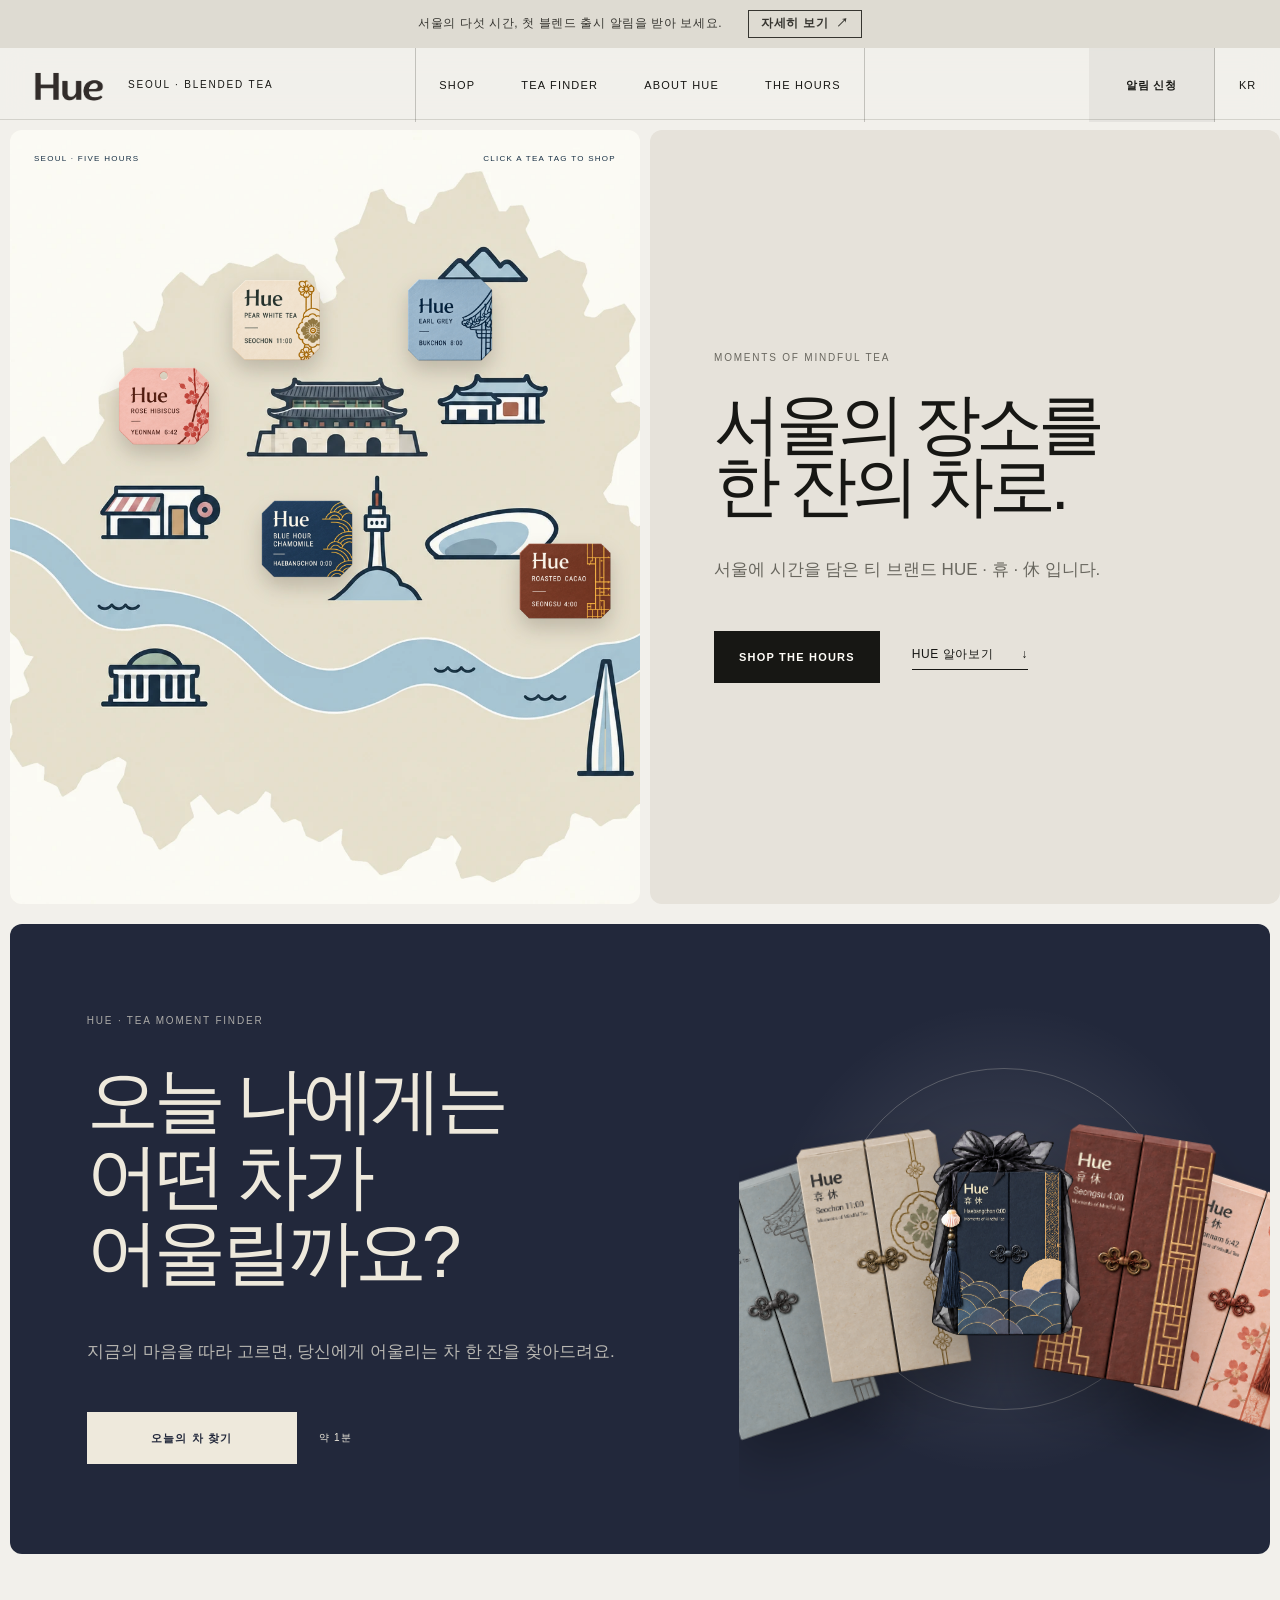
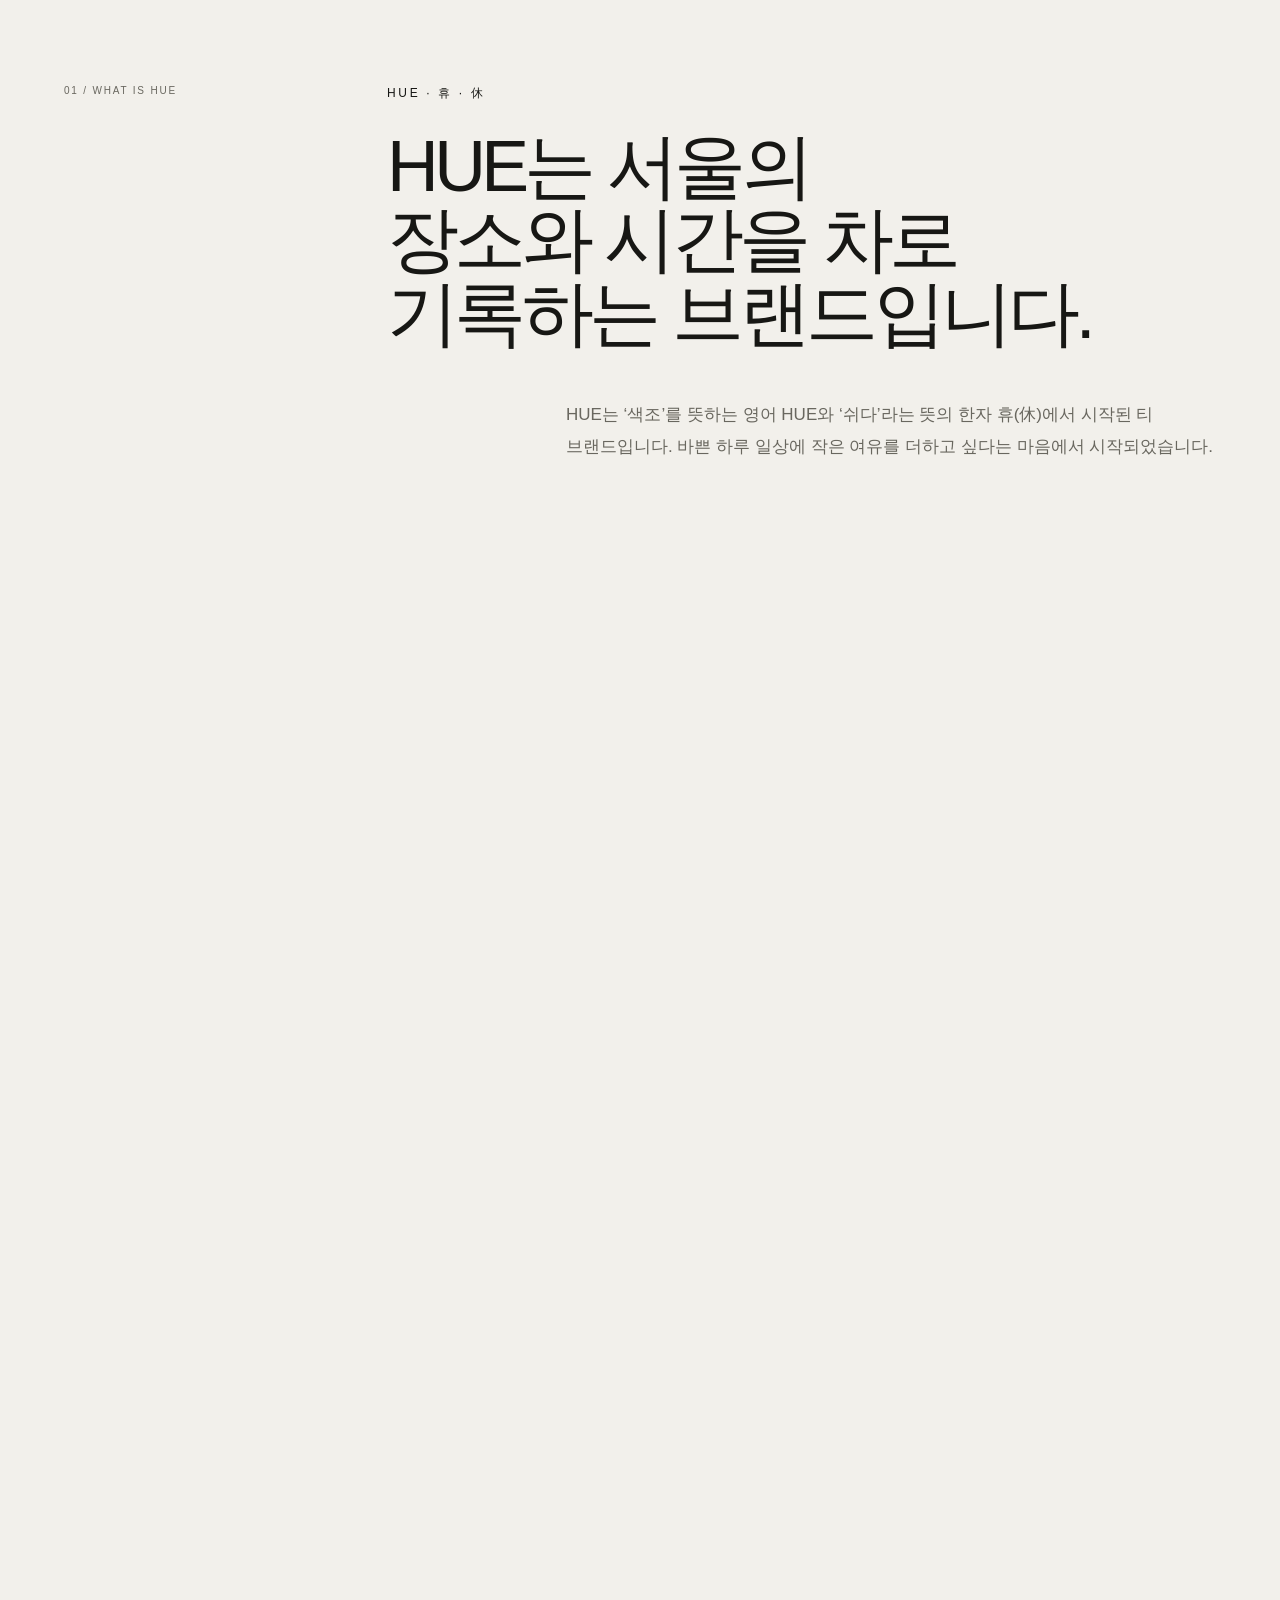
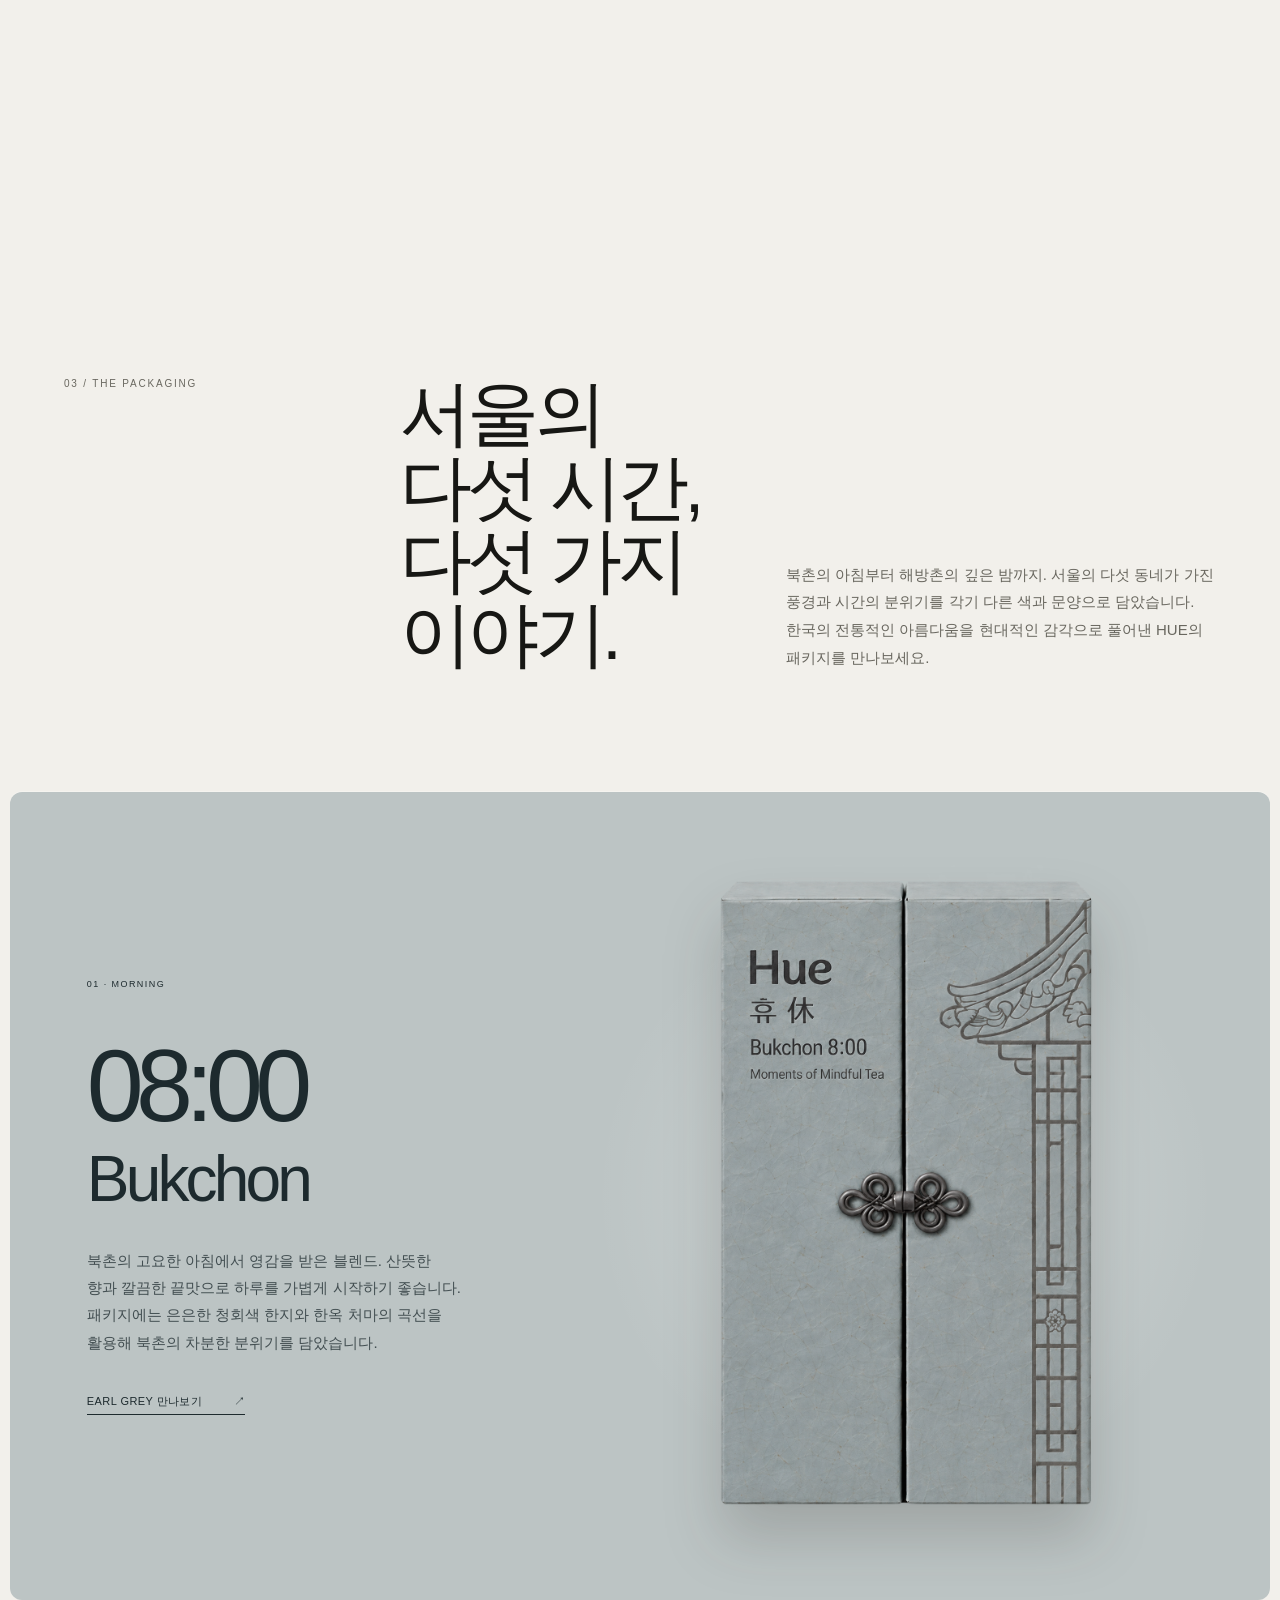
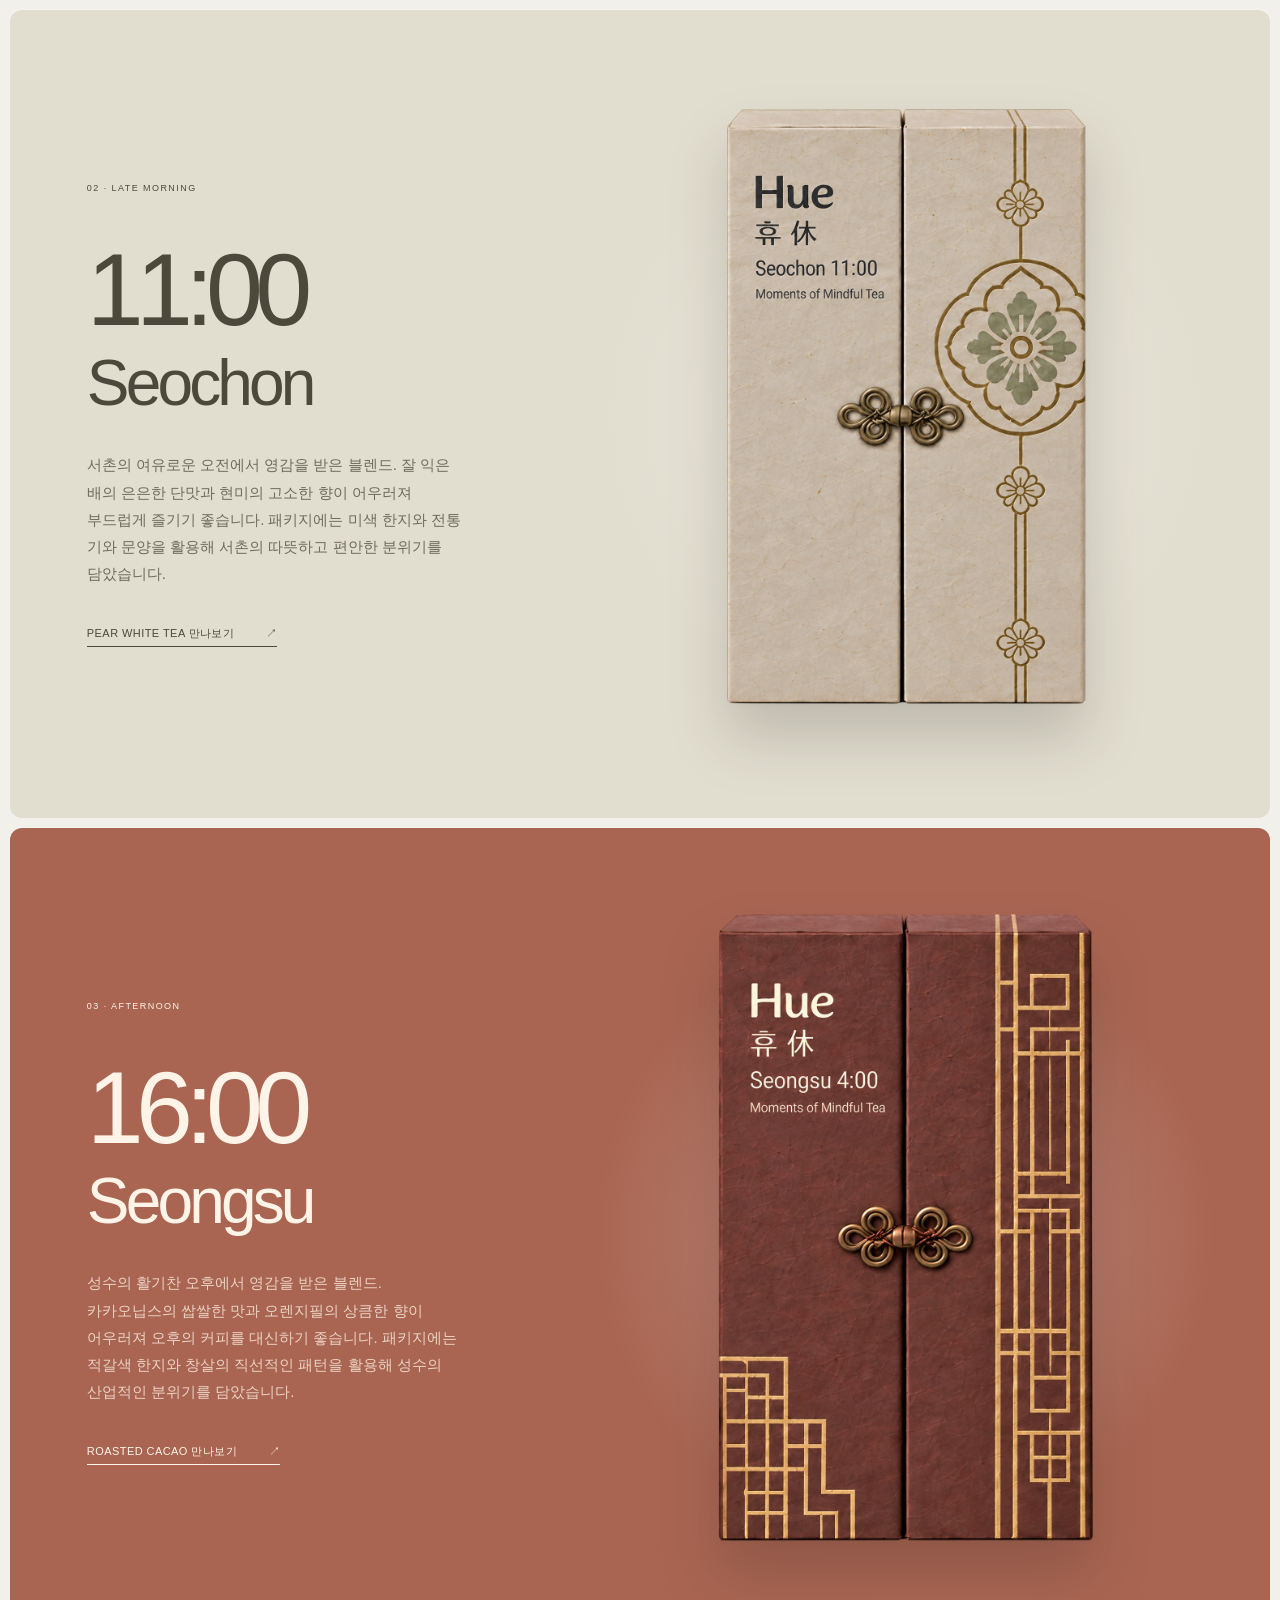
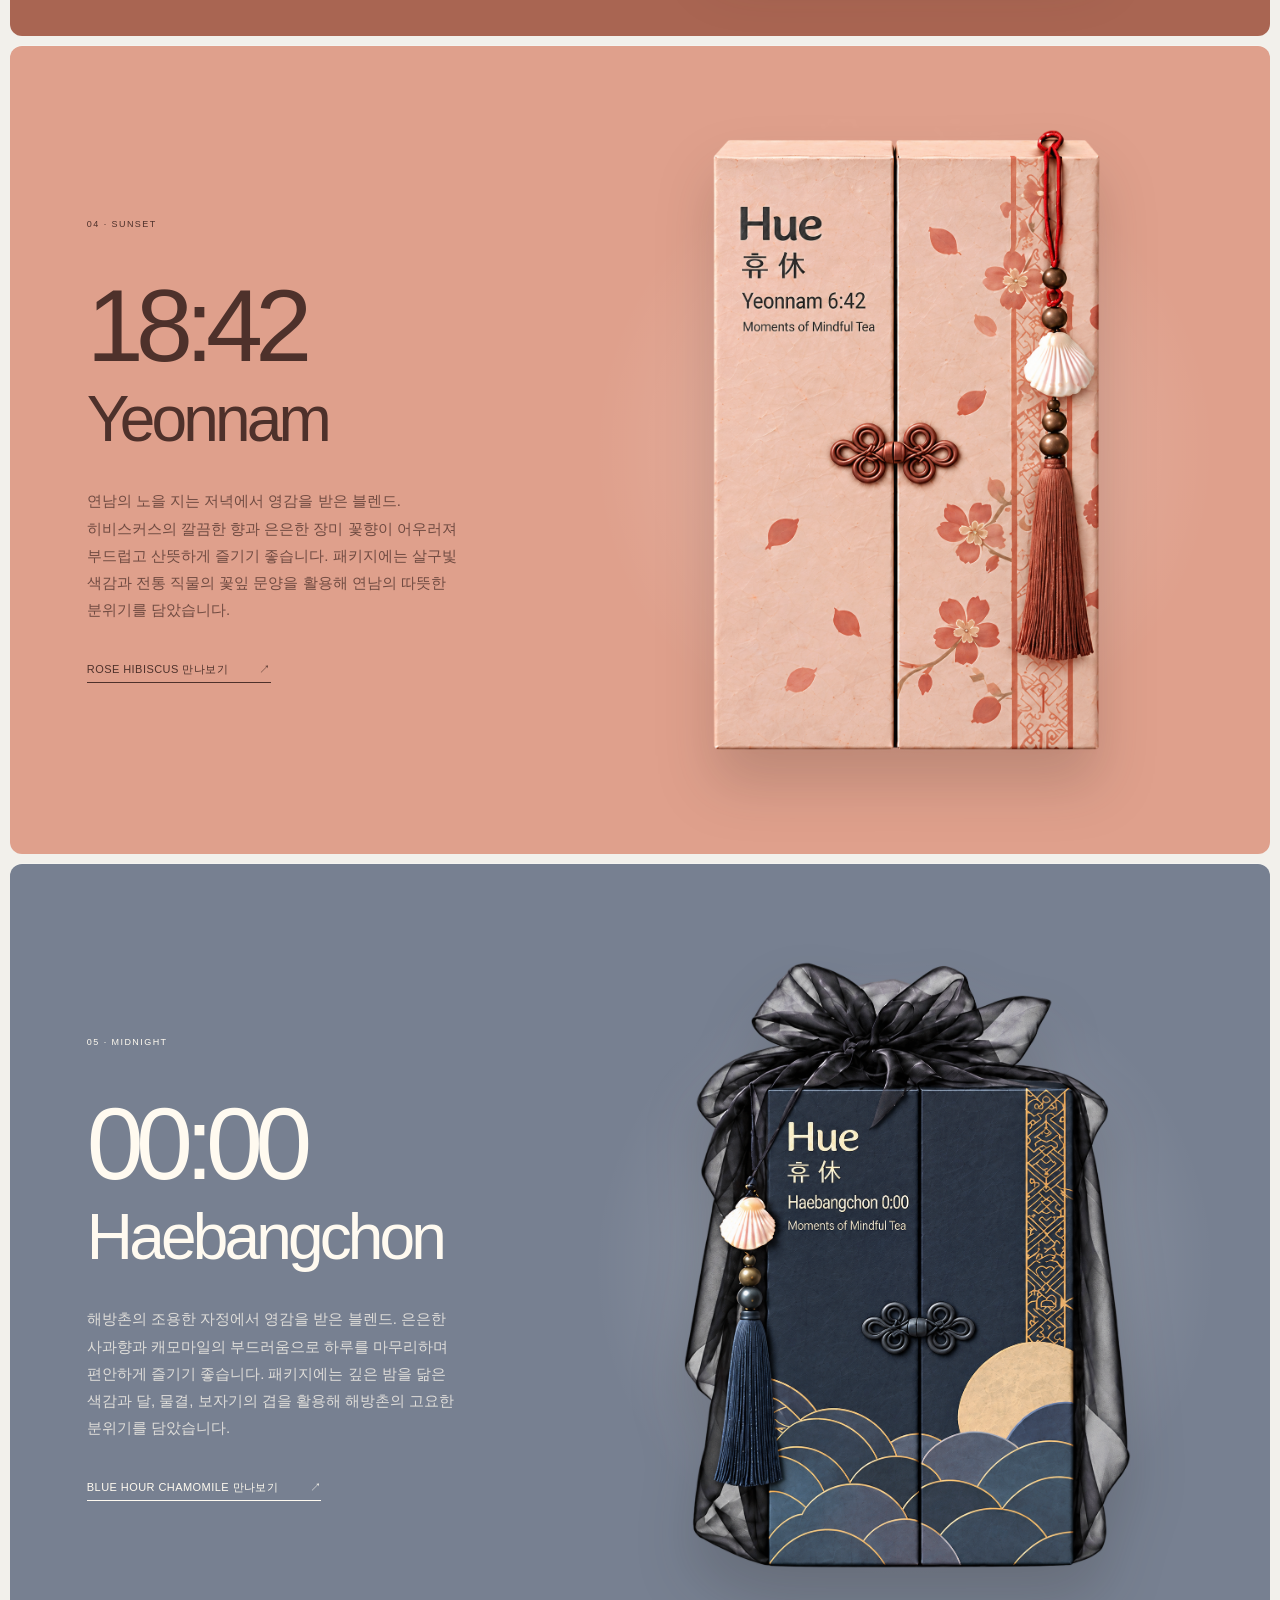
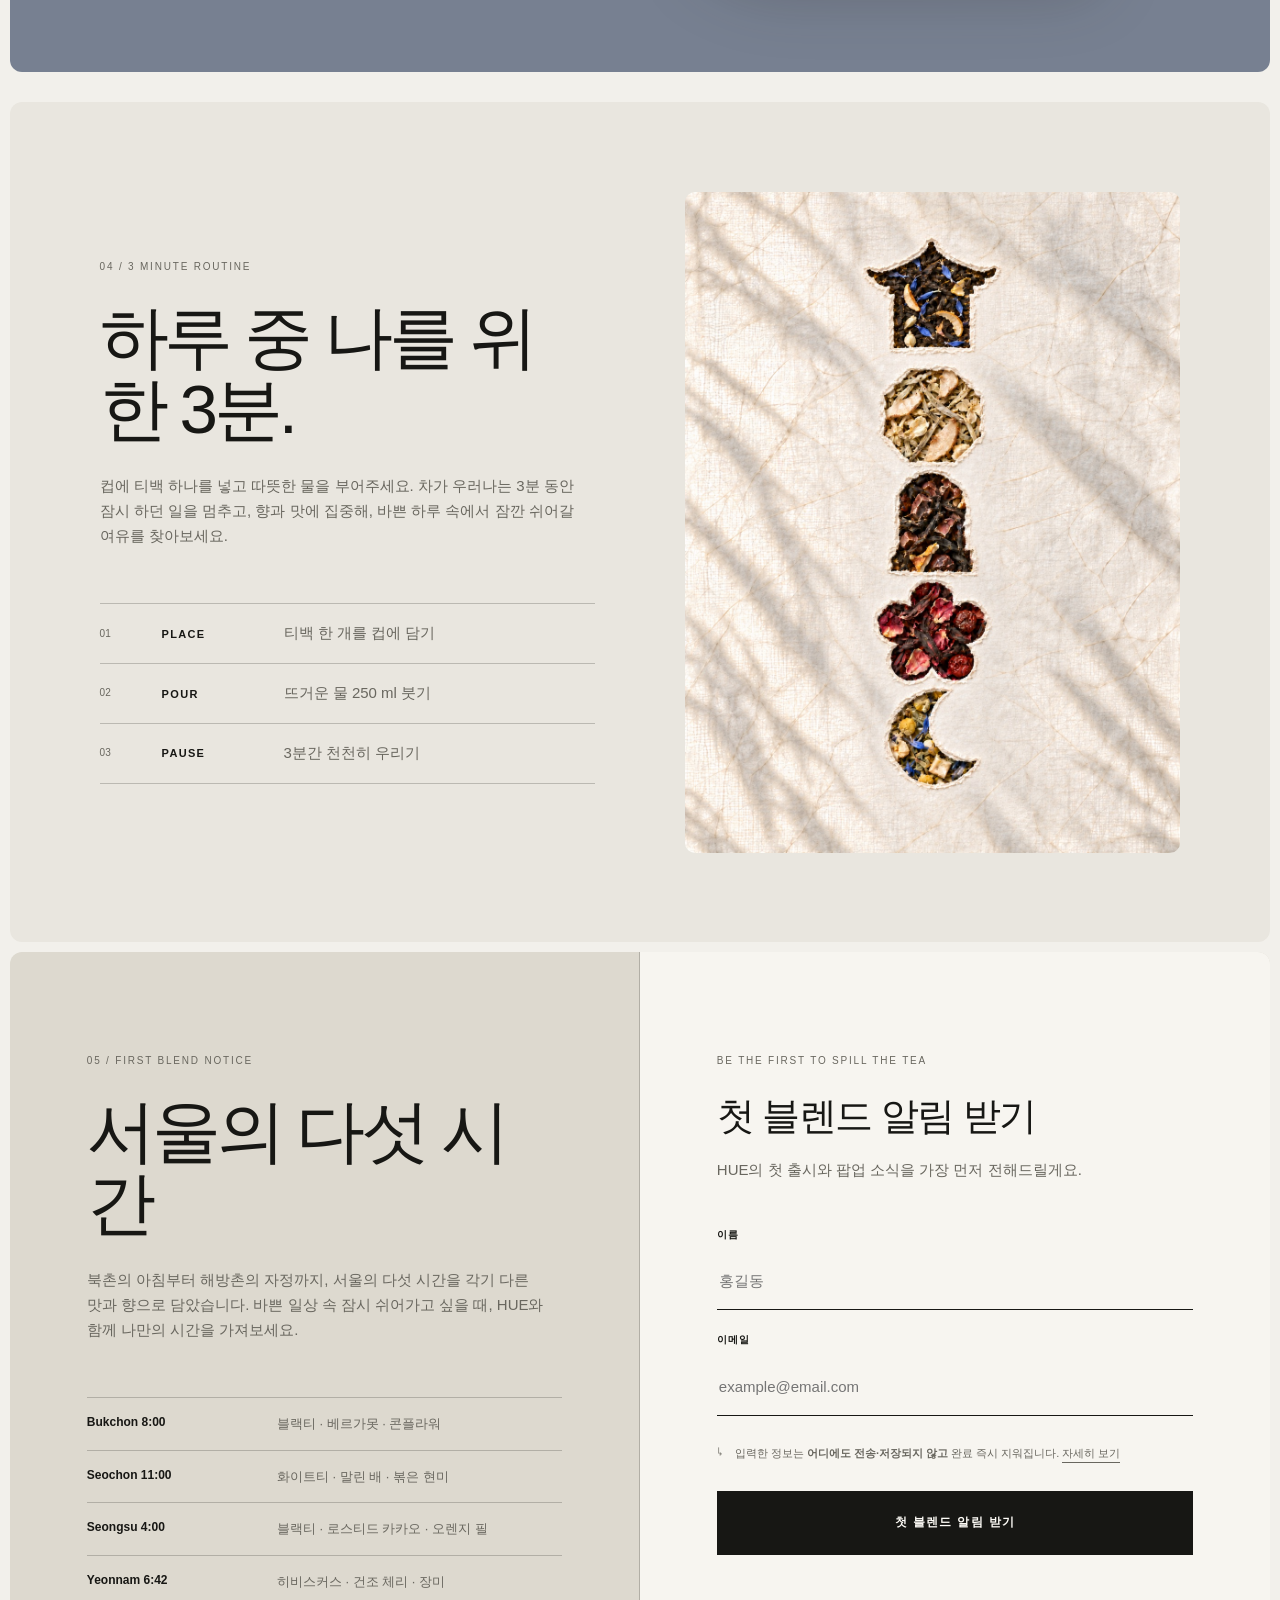
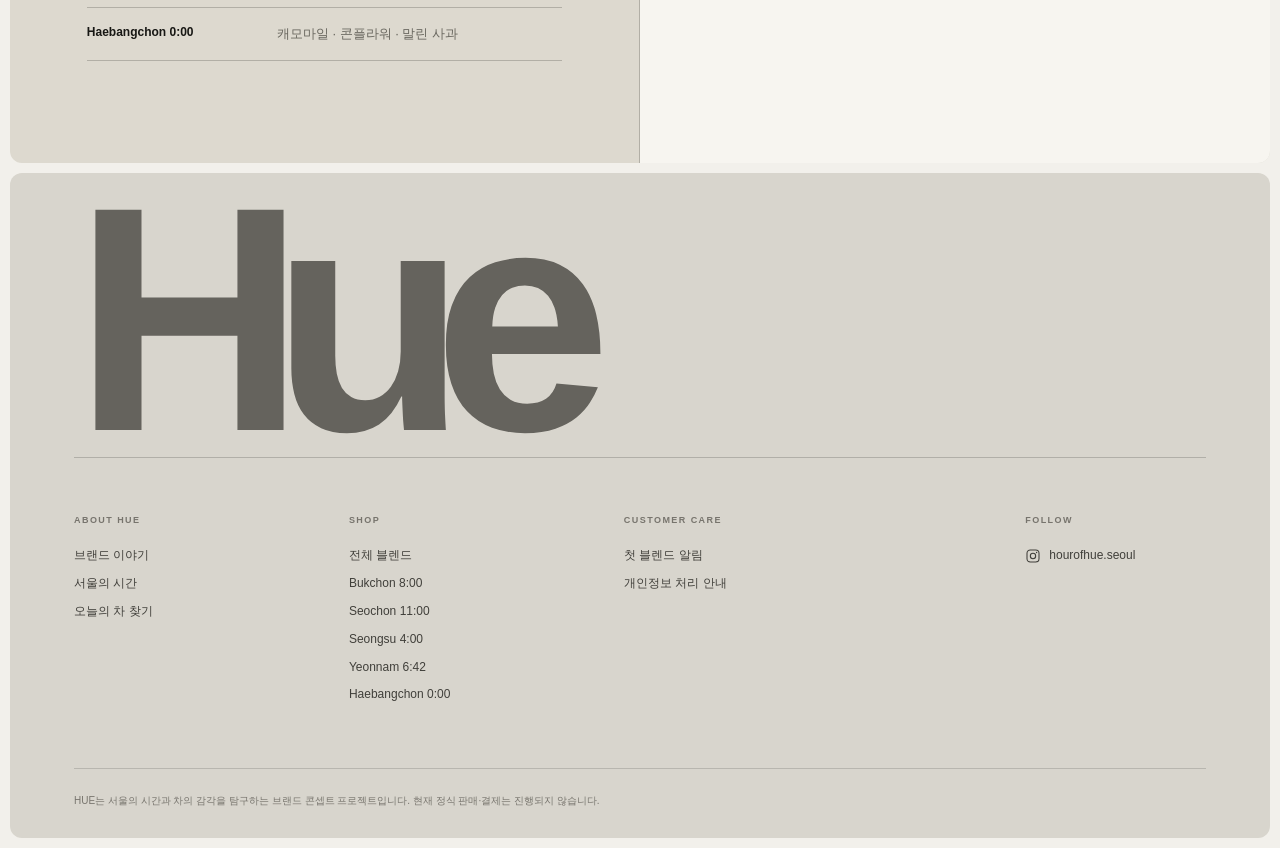
==== index.html @ b33d41ba "Make Seoul map tags interactive" ====
<!doctype html>
<html lang="ko">
<head>
  <meta charset="utf-8">
<!-- Google Tag Manager -->
<script>(function(w,d,s,l,i){w[l]=w[l]||[];w[l].push({'gtm.start':
new Date().getTime(),event:'gtm.js'});var f=d.getElementsByTagName(s)[0],
j=d.createElement(s),dl=l!='dataLayer'?'&l='+l:'';j.async=true;j.src=
'https://www.googletagmanager.com/gtm.js?id='+i+dl;f.parentNode.insertBefore(j,f);
})(window,document,'script','dataLayer','GTM-KGVRGNJ7');</script>
<!-- End Google Tag Manager -->
<!-- Google tag (gtag.js) -->
<script async src="https://www.googletagmanager.com/gtag/js?id=G-9V186XR4K6"></script>
<script>
  window.dataLayer = window.dataLayer || [];
  function gtag(){dataLayer.push(arguments);}
  gtag('js', new Date());
  gtag('config', 'G-9V186XR4K6');
</script>
  <meta name="viewport" content="width=device-width, initial-scale=1">
  <meta name="theme-color" content="#f2f0eb">
  <title>HUE 휴 | 서울의 시간을 우려내다</title>
  <meta name="description" content="서울의 시간과 색을 차로 기록하는 티 브랜드 HUE 휴.">
  <meta property="og:type" content="website">
  <meta property="og:title" content="HUE 휴 | 서울의 시간을 우려내다">
  <meta property="og:description" content="서울의 다섯 동네, 다섯 시간, 다섯 가지 차.">
  <meta property="og:image" content="assets/images/place-bukchon.jpg">
  <link rel="icon" href="assets/images/hue-logo-dark.png">
  <link rel="stylesheet" href="styles.css?v=20261102-map-tags">
  <script src="app.js?v=20261030-media" defer></script>
<!-- Meta Pixel Code -->
<script>
!function(f,b,e,v,n,t,s)
{if(f.fbq)return;n=f.fbq=function(){n.callMethod?
n.callMethod.apply(n,arguments):n.queue.push(arguments)};
if(!f._fbq)f._fbq=n;n.push=n;n.loaded=!0;n.version='2.0';
n.queue=[];t=b.createElement(e);t.async=!0;
t.src=v;s=b.getElementsByTagName(e)[0];
s.parentNode.insertBefore(t,s)}(window, document,'script',
'https://connect.facebook.net/en_US/fbevents.js');
fbq('init', '1820017669028338');
fbq('track', 'PageView');
</script>
  <script src="analytics.js?v=20261029-events" defer></script>
</head>
<body class="home-page">
<!-- Google Tag Manager (noscript) -->
<noscript><iframe src="https://www.googletagmanager.com/ns.html?id=GTM-KGVRGNJ7"
height="0" width="0" style="display:none;visibility:hidden"></iframe></noscript>
<!-- End Google Tag Manager (noscript) -->
<noscript><img height="1" width="1" style="display:none"
src="https://www.facebook.com/tr?id=1820017669028338&ev=PageView&noscript=1"
/></noscript>
<!-- End Meta Pixel Code -->

  <a class="skip-link" href="#main">본문으로 바로가기</a>

  <div class="announcement">
    <p>서울의 다섯 시간, 첫 블렌드 출시 알림을 받아 보세요.</p>
    <a href="#apply-form" data-apply-link>자세히 보기 <span aria-hidden="true">↗</span></a>
  </div>

  <header class="site-header" data-header>
    <a class="brand" href="index.html" aria-label="HUE 홈">
      <img src="assets/images/hue-logo-dark.png" alt="HUE">
      <span>SEOUL · BLENDED TEA</span>
    </a>
    <button class="menu-toggle" type="button" aria-expanded="false" aria-controls="site-nav"><span></span><span></span><span class="sr-only">메뉴 열기</span></button>
    <nav class="site-nav" id="site-nav" aria-label="주요 메뉴">
      <a href="shop.html">SHOP</a>
      <a href="tea-finder.html">TEA FINDER</a>
      <a href="#about">ABOUT HUE</a>
      <a href="#collection">THE HOURS</a>
    </nav>
    <div class="header-tools"><a href="#apply-form" data-apply-link>알림 신청</a><span aria-hidden="true">KR</span></div>
  </header>

  <main id="main">
    <section class="brand-hero">
      <div class="brand-hero-map is-illustrated-map reveal" aria-label="서울의 다섯 동네에서 HUE 블렌드를 고르는 지도">
        <div class="map-meta"><span>SEOUL · FIVE HOURS</span><span>CLICK A TEA TAG TO SHOP</span></div>
        <img class="seoul-map" src="assets/images/hue-seoul-map-clean.webp?v=20261102" alt="" aria-hidden="true">

        <div class="map-marker-layer">
          <a class="map-marker marker-yeonnam" href="product.html?blend=yeonnam" data-cursor="SHOP" aria-label="연남 6시 42분 Rose Hibiscus 쇼핑하기">
            <img src="assets/images/tag-yeonnam.png" alt="" aria-hidden="true">
          </a>
          <a class="map-marker marker-seochon" href="product.html?blend=seochon" data-cursor="SHOP" aria-label="서촌 11시 Pear White Tea 쇼핑하기">
            <img src="assets/images/tag-seochon.png" alt="" aria-hidden="true">
          </a>
          <a class="map-marker marker-bukchon" href="product.html?blend=bukchon" data-cursor="SHOP" aria-label="북촌 8시 Earl Grey 쇼핑하기">
            <img src="assets/images/tag-bukchon.png" alt="" aria-hidden="true">
          </a>
          <a class="map-marker marker-seongsu" href="product.html?blend=seongsu" data-cursor="SHOP" aria-label="성수 4시 Roasted Cacao 쇼핑하기">
            <img src="assets/images/tag-seongsu.png" alt="" aria-hidden="true">
          </a>
          <a class="map-marker marker-haebangchon" href="product.html?blend=haebangchon" data-cursor="SHOP" aria-label="해방촌 자정 Blue Hour Chamomile 쇼핑하기">
            <img src="assets/images/tag-haebangchon.png" alt="" aria-hidden="true">
          </a>
        </div>
      </div>
      <div class="brand-hero-copy reveal">
        <p class="eyebrow">MOMENTS OF MINDFUL TEA</p>
        <h1>서울의 장소를 한 잔의 차로.</h1>
        <p>서울에 시간을 담은 티 브랜드 HUE · 휴 · 休 입니다.</p>
        <div class="hero-actions">
          <a class="button button-dark" href="shop.html" data-cursor="SHOP">SHOP THE HOURS</a>
          <a class="text-link" href="#about">HUE 알아보기 <span aria-hidden="true">↓</span></a>
        </div>
      </div>
    </section>

    <section class="finder-callout reveal" aria-labelledby="finder-callout-title">
      <div class="finder-callout-copy">
        <p class="eyebrow">HUE · TEA MOMENT FINDER</p>
        <h2 id="finder-callout-title"><span>오늘 나에게는</span><span>어떤 차가 어울릴까요?</span></h2>
        <p>지금의 마음을 따라 고르면, 당신에게 어울리는 차 한 잔을 찾아드려요.</p>
        <div class="finder-callout-actions">
          <a class="button" href="tea-finder.html" data-cursor="FIND">오늘의 차 찾기</a>
          <span>약 1분</span>
        </div>
      </div>
      <div class="finder-callout-visual" aria-hidden="true">
        <img src="assets/images/pack-bukchon.png" alt="">
        <img src="assets/images/pack-seochon.png" alt="">
        <img src="assets/images/pack-haebangchon.png" alt="">
        <img src="assets/images/pack-seongsu.png" alt="">
        <img src="assets/images/pack-yeonnam.png" alt="">
      </div>
    </section>

    <section class="brand-note section-pad reveal" id="about">
      <p class="section-index">01 / WHAT IS HUE</p>
      <div>
        <p class="brand-note-kicker">HUE · 휴 · 休</p>
        <h2>HUE는 서울의 장소와 시간을 차로 기록하는 브랜드입니다.</h2>
        <p>HUE는 ‘색조’를 뜻하는 영어 HUE와 ‘쉬다’라는 뜻의 한자 휴(休)에서 시작된 티 브랜드입니다. 바쁜 하루 일상에 작은 여유를 더하고 싶다는 마음에서 시작되었습니다.</p>
      </div>
    </section>

    <section class="brand-values">
      <figure class="brand-values-media reveal">
        <img src="assets/images/editorial-hanbok.jpg" alt="겹겹의 한복 원단과 섬세한 꽃 자수">
      </figure>
      <div class="brand-values-copy reveal">
        <p class="section-index">02 / WHAT WE PURSUE</p>
        <h2>서울 속에서 찾는 나다움.</h2>
        <p>전통과 현대가 공존하는 서울에서 영감을 받아, 한국적인 아름다움을 오늘의 일상에 자연스럽게 녹여냅니다.</p>
        <dl class="value-list">
          <div><dt>TIME AS FLAVOR</dt><dd>장소와 시간에 어울리는 블렌드의 맛과 향을 만들었습니다.</dd></div>
          <div><dt>KOREAN MATERIALITY</dt><dd>한국적 요소를 한지의 결, 보자기의 겹, 전통 문양으로 담아 패키징에 현대적인 촉감으로 옮겼습니다.</dd></div>
          <div><dt>MINDFUL UTILITY</dt><dd>단 3분이면 충분한, 반복할 수 있는 나만의 휴식 루틴을 만듭니다</dd></div>
        </dl>
      </div>
    </section>

    <section class="shop-callout reveal" aria-label="HUE 블렌드 쇼핑">
      <div>
        <p class="eyebrow">SHOP BY INGREDIENT</p>
        <h2>원료와 향을 살펴보고, 나에게 어울리는 한 잔을 골라보세요.</h2>
      </div>
      <a class="button button-line" href="shop.html" data-cursor="SHOP">SHOP ALL BLENDS <span>↗</span></a>
    </section>

    <section class="packaging-intro section-pad" id="collection">
      <p class="section-index">03 / THE PACKAGING</p>
      <div>
        <h2>서울의 다섯 시간, 다섯 가지 이야기.</h2>
        <p>북촌의 아침부터 해방촌의 깊은 밤까지. 서울의 다섯 동네가 가진 풍경과 시간의 분위기를 각기 다른 색과 문양으로 담았습니다. 한국의 전통적인 아름다움을 현대적인 감각으로 풀어낸 HUE의 패키지를 만나보세요.</p>
      </div>
    </section>

    <section class="pack-chapters" aria-label="HUE 다섯 패키지">
      <article class="pack-chapter" style="--chapter-bg:#bcc4c4;--chapter-ink:#1d2a2e">
        <div class="pack-chapter-copy reveal">
          <span>01 · MORNING</span>
          <p class="pack-time">08:00</p>
          <h3>Bukchon</h3>
          <p>북촌의 고요한 아침에서 영감을 받은 블렌드. 산뜻한 향과 깔끔한 끝맛으로 하루를 가볍게 시작하기 좋습니다. 패키지에는 은은한 청회색 한지와 한옥 처마의 곡선을 활용해 북촌의 차분한 분위기를 담았습니다.</p>
          <a href="product.html?blend=bukchon" data-cursor="VIEW">EARL GREY 만나보기 <span>↗</span></a>
        </div>
        <a class="pack-chapter-visual" href="product.html?blend=bukchon" data-cursor="VIEW"><img src="assets/images/pack-bukchon.png" alt="HUE Bukchon 8:00 Earl Grey 패키지" loading="eager"></a>
      </article>

      <article class="pack-chapter" style="--chapter-bg:#e1ddcf;--chapter-ink:#4b493b">
        <div class="pack-chapter-copy reveal">
          <span>02 · LATE MORNING</span>
          <p class="pack-time">11:00</p>
          <h3>Seochon</h3>
          <p>서촌의 여유로운 오전에서 영감을 받은 블렌드. 잘 익은 배의 은은한 단맛과 현미의 고소한 향이 어우러져 부드럽게 즐기기 좋습니다. 패키지에는 미색 한지와 전통 기와 문양을 활용해 서촌의 따뜻하고 편안한 분위기를 담았습니다.</p>
          <a href="product.html?blend=seochon" data-cursor="VIEW">PEAR WHITE TEA 만나보기 <span>↗</span></a>
        </div>
        <a class="pack-chapter-visual" href="product.html?blend=seochon" data-cursor="VIEW"><img src="assets/images/pack-seochon.png" alt="HUE Seochon 11:00 Pear White Tea 패키지" loading="lazy"></a>
      </article>

      <article class="pack-chapter" style="--chapter-bg:#a96552;--chapter-ink:#fff4e7">
        <div class="pack-chapter-copy reveal">
          <span>03 · AFTERNOON</span>
          <p class="pack-time">16:00</p>
          <h3>Seongsu</h3>
          <p>성수의 활기찬 오후에서 영감을 받은 블렌드. 카카오닙스의 쌉쌀한 맛과 오렌지필의 상큼한 향이 어우러져 오후의 커피를 대신하기 좋습니다. 패키지에는 적갈색 한지와 창살의 직선적인 패턴을 활용해 성수의 산업적인 분위기를 담았습니다.</p>
          <a href="product.html?blend=seongsu" data-cursor="VIEW">ROASTED CACAO 만나보기 <span>↗</span></a>
        </div>
        <a class="pack-chapter-visual" href="product.html?blend=seongsu" data-cursor="VIEW"><img src="assets/images/pack-seongsu.png" alt="HUE Seongsu 4:00 Roasted Cacao 패키지" loading="lazy"></a>
      </article>

      <article class="pack-chapter" style="--chapter-bg:#dfa08c;--chapter-ink:#4e312b">
        <div class="pack-chapter-copy reveal">
          <span>04 · SUNSET</span>
          <p class="pack-time">18:42</p>
          <h3>Yeonnam</h3>
          <p>연남의 노을 지는 저녁에서 영감을 받은 블렌드. 히비스커스의 깔끔한 향과 은은한 장미 꽃향이 어우러져 부드럽고 산뜻하게 즐기기 좋습니다. 패키지에는 살구빛 색감과 전통 직물의 꽃잎 문양을 활용해 연남의 따뜻한 분위기를 담았습니다.</p>
          <a href="product.html?blend=yeonnam" data-cursor="VIEW">ROSE HIBISCUS 만나보기 <span>↗</span></a>
        </div>
        <a class="pack-chapter-visual" href="product.html?blend=yeonnam" data-cursor="VIEW"><img src="assets/images/pack-yeonnam.png" alt="HUE Yeonnam 6:42 Rose Hibiscus 패키지" loading="lazy"></a>
      </article>

      <article class="pack-chapter" style="--chapter-bg:#778091;--chapter-ink:#fffaf0">
        <div class="pack-chapter-copy reveal">
          <span>05 · MIDNIGHT</span>
          <p class="pack-time">00:00</p>
          <h3>Haebangchon</h3>
          <p>해방촌의 조용한 자정에서 영감을 받은 블렌드. 은은한 사과향과 캐모마일의 부드러움으로 하루를 마무리하며 편안하게 즐기기 좋습니다. 패키지에는 깊은 밤을 닮은 색감과 달, 물결, 보자기의 겹을 활용해 해방촌의 고요한 분위기를 담았습니다.</p>
          <a href="product.html?blend=haebangchon" data-cursor="VIEW">BLUE HOUR CHAMOMILE 만나보기 <span>↗</span></a>
        </div>
        <a class="pack-chapter-visual" href="product.html?blend=haebangchon" data-cursor="VIEW"><img src="assets/images/pack-haebangchon.png" alt="HUE Haebangchon 0:00 Blue Hour Chamomile 패키지" loading="lazy"></a>
      </article>
    </section>

    <section class="ritual ritual-light section-pad" id="ritual">
      <div class="ritual-copy reveal">
        <p class="section-index">04 / 3 MINUTE ROUTINE</p>
        <h2>하루 중 나를 위한 3분.</h2>
        <p>컵에 티백 하나를 넣고 따뜻한 물을 부어주세요. 차가 우러나는 3분 동안 잠시 하던 일을 멈추고, 향과 맛에 집중해, 바쁜 하루 속에서 잠깐 쉬어갈 여유를 찾아보세요.</p>
        <ol class="ritual-steps">
          <li><span>01</span><strong>PLACE</strong><em>티백 한 개를 컵에 담기</em></li>
          <li><span>02</span><strong>POUR</strong><em>뜨거운 물 250 ml 붓기</em></li>
          <li><span>03</span><strong>PAUSE</strong><em>3분간 천천히 우리기</em></li>
        </ol>
      </div>
      <figure class="ritual-image reveal"><img src="assets/images/five-flavors.jpg" alt="다섯 가지 HUE 블렌드의 재료와 티백 모티프" loading="lazy"></figure>
    </section>

    <section class="apply" id="apply" aria-labelledby="apply-title">
      <div class="apply-copy reveal">
        <p class="section-index">05 / FIRST BLEND NOTICE</p>
        <h2 id="apply-title">서울의 다섯 시간</h2>
        <p>북촌의 아침부터 해방촌의 자정까지, 서울의 다섯 시간을 각기 다른 맛과 향으로 담았습니다. 바쁜 일상 속 잠시 쉬어가고 싶을 때, HUE와 함께 나만의 시간을 가져보세요.</p>
        <dl class="blend-list">
          <div><dt>Bukchon 8:00</dt><dd>블랙티 · 베르가못 · 콘플라워</dd></div>
          <div><dt>Seochon 11:00</dt><dd>화이트티 · 말린 배 · 볶은 현미</dd></div>
          <div><dt>Seongsu 4:00</dt><dd>블랙티 · 로스티드 카카오 · 오렌지 필</dd></div>
          <div><dt>Yeonnam 6:42</dt><dd>히비스커스 · 건조 체리 · 장미</dd></div>
          <div><dt>Haebangchon 0:00</dt><dd>캐모마일 · 콘플라워 · 말린 사과</dd></div>
        </dl>
      </div>
      <div class="apply-form-wrap reveal" id="apply-form">
        <p class="eyebrow">BE THE FIRST TO SPILL THE TEA</p>
        <h3>첫 블렌드 알림 받기</h3>
        <p>HUE의 첫 출시와 팝업 소식을 가장 먼저 전해드릴게요.</p>
        <form id="lead-form" action="result.html" method="get" autocomplete="off" novalidate>
          <label class="field"><span>이름</span><input id="f-name" name="name" type="text" required maxlength="20" placeholder="홍길동"></label>
          <label class="field"><span>이메일</span><input id="f-contact" name="email" type="email" required placeholder="example@email.com"></label>
          <div class="safe-note"><span aria-hidden="true">↳</span><p>입력한 정보는 <strong>어디에도 전송·저장되지 않고</strong> 완료 즉시 지워집니다. <button type="button" data-privacy-open>자세히 보기</button></p></div>
          <button class="button button-dark submit" type="submit">첫 블렌드 알림 받기</button>
        </form>
      </div>
    </section>
  </main>

  <footer class="site-footer">
    <div class="footer-wordmark">Hue</div>
    <div class="footer-links">
      <div><strong>ABOUT HUE</strong><a href="#about">브랜드 이야기</a><a href="#collection">서울의 시간</a><a href="tea-finder.html">오늘의 차 찾기</a></div>
      <div><strong>SHOP</strong><a href="shop.html">전체 블렌드</a><a href="product.html?blend=bukchon">Bukchon 8:00</a><a href="product.html?blend=seochon">Seochon 11:00</a><a href="product.html?blend=seongsu">Seongsu 4:00</a><a href="product.html?blend=yeonnam">Yeonnam 6:42</a><a href="product.html?blend=haebangchon">Haebangchon 0:00</a></div>
      <div><strong>CUSTOMER CARE</strong><a href="#apply-form" data-apply-link>첫 블렌드 알림</a><button type="button" data-privacy-open>개인정보 처리 안내</button></div>
      <div><strong>FOLLOW</strong><a class="instagram-link" href="https://www.instagram.com/hourofhue.seoul/" target="_blank" rel="noreferrer" aria-label="HUE Instagram 새 창에서 열기"><svg viewBox="0 0 24 24" aria-hidden="true"><rect x="3" y="3" width="18" height="18" rx="5"/><circle cx="12" cy="12" r="4"/><circle cx="17.4" cy="6.7" r="1" class="is-filled"/></svg><span>hourofhue.seoul</span></a></div>
    </div>
    <p class="footer-note">HUE는 서울의 시간과 차의 감각을 탐구하는 브랜드 콘셉트 프로젝트입니다. 현재 정식 판매·결제는 진행되지 않습니다.</p>
  </footer>

  <div class="modal" id="privacy-modal" role="dialog" aria-modal="true" aria-labelledby="privacy-title" aria-hidden="true">
    <div class="modal-backdrop" data-privacy-close></div>
    <div class="modal-box" role="document">
      <button class="modal-close" type="button" data-privacy-close aria-label="개인정보 처리 안내 닫기">×</button>
      <p class="eyebrow">PRIVACY NOTICE</p>
      <h2 id="privacy-title">개인정보 처리 안내</h2>
      <ol>
        <li><strong>입력하신 정보는 저장하지 않습니다.</strong> 서버, 데이터베이스, 이메일, 외부 서비스 어디로도 전송되지 않습니다.</li>
        <li>입력값은 이 브라우저 화면에만 잠시 머물며, 완료 버튼을 누르는 즉시 화면에서 지워집니다.</li>
        <li>페이지 제작자와 강사를 포함한 누구도 입력값을 볼 수 없습니다.</li>
        <li>Google Analytics를 통해 페이지 조회, 기기·브라우저 정보 등 익명 이용 통계를 수집할 수 있습니다. 폼에 입력한 이름과 이메일은 Google Analytics에 전송하지 않습니다.</li>
      </ol>
      <label class="privacy-agree"><input type="checkbox" id="privacy-agree"> 위 내용을 확인했으며, 입력값이 저장되지 않고 즉시 파기된다는 점에 동의합니다.</label>
      <div class="modal-actions"><button class="button button-line" type="button" data-privacy-close>닫기</button><button class="button button-dark" type="button" id="privacy-ok" disabled>확인했습니다</button></div>
    </div>
  </div>
</body>
</html>
---- styles.css ----
:root {
  --paper: #f3f0e9;
  --paper-deep: #e8e2d7;
  --ink: #171714;
  --muted: #69675f;
  --line: rgba(23, 23, 20, .22);
  --white: #fffdf8;
  --black: #121210;
  --header-h: 82px;
  --ease: cubic-bezier(.22, .61, .36, 1);
}

* { box-sizing: border-box; }
html { scroll-behavior: smooth; }
body {
  margin: 0;
  color: var(--ink);
  background: var(--paper);
  font-family: Arial, "Apple SD Gothic Neo", "Noto Sans KR", sans-serif;
  font-size: 15px;
  line-height: 1.65;
  -webkit-font-smoothing: antialiased;
}
body.modal-open { overflow: hidden; }
img { display: block; width: 100%; }
a { color: inherit; text-decoration: none; }
button, input { font: inherit; }
button { color: inherit; }
h1, h2, h3, p, figure, blockquote, dl, dd { margin: 0; }
ol { margin: 0; padding: 0; }

.sr-only {
  position: absolute;
  width: 1px;
  height: 1px;
  padding: 0;
  margin: -1px;
  overflow: hidden;
  clip: rect(0, 0, 0, 0);
  white-space: nowrap;
  border: 0;
}
.skip-link {
  position: fixed;
  top: 8px;
  left: 8px;
  z-index: 999;
  padding: 10px 14px;
  color: #fff;
  background: #111;
  transform: translateY(-150%);
}
.skip-link:focus { transform: translateY(0); }

.announcement {
  min-height: 34px;
  display: flex;
  align-items: center;
  justify-content: center;
  gap: 20px;
  padding: 7px 24px;
  color: #f7f2e9;
  background: #21211e;
  font-size: 11px;
  letter-spacing: .05em;
}
.announcement a { border-bottom: 1px solid currentColor; }

.site-header {
  position: sticky;
  top: 0;
  z-index: 50;
  height: var(--header-h);
  display: grid;
  grid-template-columns: minmax(210px, 1fr) auto minmax(210px, 1fr);
  align-items: stretch;
  border-bottom: 1px solid var(--line);
  background: rgba(243, 240, 233, .94);
  backdrop-filter: blur(14px);
  transition: transform .35s var(--ease), box-shadow .35s ease;
}
.site-header.scrolled { box-shadow: 0 10px 30px rgba(20, 20, 17, .05); }
.brand {
  display: flex;
  align-items: center;
  gap: 18px;
  padding: 16px 28px;
  border-right: 1px solid var(--line);
}
.brand img { width: 82px; height: 42px; object-fit: contain; object-position: left center; }
.brand span, .eyebrow, .section-index {
  font-size: 10px;
  line-height: 1.4;
  letter-spacing: .18em;
  text-transform: uppercase;
}
.site-nav { display: flex; align-items: center; }
.site-nav a {
  height: 100%;
  display: grid;
  place-items: center;
  padding: 0 22px;
  font-size: 11px;
  letter-spacing: .11em;
  border-right: 1px solid transparent;
  border-left: 1px solid transparent;
  transition: background .25s ease, border-color .25s ease;
}
.site-nav a:hover { background: rgba(0, 0, 0, .035); border-color: var(--line); }
.header-tools {
  display: flex;
  justify-content: flex-end;
  align-items: stretch;
  border-left: 1px solid var(--line);
}
.header-tools > * { display: grid; place-items: center; padding: 0 24px; font-size: 11px; letter-spacing: .08em; }
.header-tools a { border-right: 1px solid var(--line); }
.menu-toggle { display: none; }

.section-pad { padding: 120px 5vw; }
.eyebrow, .section-index { color: var(--muted); }
.button {
  min-height: 52px;
  display: inline-flex;
  align-items: center;
  justify-content: center;
  padding: 0 24px;
  border: 1px solid var(--ink);
  border-radius: 0;
  cursor: pointer;
  font-size: 11px;
  font-weight: 700;
  letter-spacing: .11em;
  text-transform: uppercase;
  transition: color .25s ease, background .25s ease, transform .25s ease;
}
.button:hover { transform: translateY(-2px); }
.button-dark { color: var(--white); background: var(--ink); }
.button-dark:hover { background: #3c3b35; }
.button-line { background: transparent; }
.text-link {
  display: inline-flex;
  align-items: center;
  gap: 28px;
  padding-bottom: 4px;
  border-bottom: 1px solid currentColor;
  font-size: 12px;
  letter-spacing: .05em;
}
.text-link span { transition: transform .25s ease; }
.text-link:hover span { transform: translateX(5px); }
.text-link.light { color: #f3efe7; }

.hero {
  min-height: calc(100svh - var(--header-h) - 34px);
  display: grid;
  grid-template-columns: 48% 52%;
  border-bottom: 1px solid var(--line);
}
.hero-copy {
  display: flex;
  flex-direction: column;
  justify-content: center;
  padding: 8vw 5vw;
  border-right: 1px solid var(--line);
}
.hero-copy h1 {
  margin-top: 30px;
  font-size: clamp(46px, 4.7vw, 76px);
  font-weight: 400;
  line-height: .99;
  letter-spacing: -.065em;
}
.hero-copy h1 span { display: block; white-space: nowrap; }
.hero-lede { max-width: 480px; margin-top: 40px; color: var(--muted); font-size: clamp(15px, 1.3vw, 18px); word-break: keep-all; }
.hero-actions { display: flex; align-items: center; gap: 32px; margin-top: 46px; }
.hero-visual { position: relative; min-height: 620px; overflow: hidden; background: #a69988; }
.hero-visual img { width: 100%; height: 100%; object-fit: cover; transition: transform 1.2s var(--ease); }
.hero-visual:hover img { transform: scale(1.02); }
.hero-visual figcaption {
  position: absolute;
  right: 24px;
  bottom: 20px;
  padding: 8px 12px;
  color: #fff;
  background: rgba(0, 0, 0, .28);
  backdrop-filter: blur(8px);
  font-size: 9px;
  letter-spacing: .16em;
}

.manifesto {
  display: grid;
  grid-template-columns: 1fr 3fr;
  gap: 5vw;
  min-height: 520px;
  align-items: start;
  border-bottom: 1px solid var(--line);
}
.manifesto h2, .section-heading h2, .ritual h2, .apply h2, .related h2 {
  font-size: clamp(42px, 5.4vw, 82px);
  font-weight: 400;
  line-height: 1.04;
  letter-spacing: -.06em;
}
.manifesto > div { max-width: 920px; }
.manifesto > div > p { max-width: 560px; margin: 48px 0 0 auto; color: var(--muted); font-size: 17px; word-break: keep-all; }

.section-heading {
  display: flex;
  justify-content: space-between;
  align-items: flex-end;
  gap: 40px;
  padding-bottom: 55px;
}
.section-heading h2 { margin-top: 18px; }
.section-heading > p { max-width: 360px; color: var(--muted); }
.product-grid {
  display: grid;
  grid-template-columns: repeat(5, minmax(0, 1fr));
  border-top: 1px solid var(--line);
  border-bottom: 1px solid var(--line);
}
.product-card { min-width: 0; border-right: 1px solid var(--line); }
.product-card:last-child { border-right: 0; }
.product-image {
  position: relative;
  min-height: 34vw;
  display: grid;
  place-items: center;
  overflow: hidden;
  color: var(--card-ink);
  background: var(--card-bg);
}
.product-image::after {
  position: absolute;
  inset: 0;
  content: "";
  background: radial-gradient(circle at 50% 45%, rgba(255,255,255,.22), transparent 52%);
}
.product-image img {
  position: relative;
  z-index: 1;
  width: 82%;
  height: 82%;
  object-fit: contain;
  filter: drop-shadow(0 30px 25px rgba(0,0,0,.16));
  transition: transform .7s var(--ease);
}
.product-image:hover img { transform: translateY(-12px) scale(1.025); }
.product-number, .card-arrow { position: absolute; z-index: 2; top: 16px; font-size: 10px; letter-spacing: .1em; }
.product-number { left: 16px; }
.card-arrow { right: 16px; font-size: 16px; }
.product-meta {
  min-height: 124px;
  display: flex;
  justify-content: space-between;
  gap: 12px;
  padding: 22px 18px;
  background: var(--paper);
}
.product-meta h3 { font-size: 15px; font-weight: 500; letter-spacing: -.02em; }
.product-meta p { margin-top: 5px; color: var(--muted); font-size: 9px; letter-spacing: .13em; }
.product-meta > a { align-self: flex-end; font-size: 10px; border-bottom: 1px solid var(--ink); }

.editorial { min-height: 760px; display: grid; grid-template-columns: 56% 44%; }
.editorial-image { overflow: hidden; }
.editorial-image img { height: 100%; object-fit: cover; filter: sepia(.08); }
.editorial-copy {
  display: flex;
  flex-direction: column;
  justify-content: center;
  padding: 8vw 6vw;
  color: #f2eee5;
  background: #191916;
}
.editorial-copy .section-index { color: #a7a49d; }
.editorial-copy blockquote { margin: 72px 0 48px; font-size: clamp(36px, 4vw, 66px); line-height: 1.14; letter-spacing: -.055em; }
.editorial-copy > p:not(.section-index) { max-width: 470px; color: #aaa79f; word-break: keep-all; }
.editorial-copy .text-link { align-self: flex-start; margin-top: 55px; }

.ritual { display: grid; grid-template-columns: 1fr 1fr; gap: 7vw; align-items: center; border-bottom: 1px solid var(--line); }
.ritual-copy h2 { margin: 28px 0; }
.ritual-copy > p:not(.section-index) { max-width: 550px; color: var(--muted); word-break: keep-all; }
.ritual-steps { list-style: none; margin-top: 55px; border-top: 1px solid var(--line); }
.ritual-steps li { display: grid; grid-template-columns: 50px 110px 1fr; gap: 12px; align-items: center; padding: 17px 0; border-bottom: 1px solid var(--line); }
.ritual-steps span { color: var(--muted); font-size: 10px; }
.ritual-steps strong { font-size: 11px; letter-spacing: .12em; }
.ritual-steps em { color: var(--muted); font-style: normal; }
.ritual-image { max-height: 800px; overflow: hidden; }
.ritual-image img { height: 100%; object-fit: cover; }

.apply { display: grid; grid-template-columns: 1fr 1fr; background: #ded9cd; }
.apply > div { padding: 8vw 6vw; }
.apply-copy { border-right: 1px solid var(--line); }
.apply-copy h2 { margin: 28px 0; }
.apply-copy > p:not(.section-index) { max-width: 570px; color: var(--muted); word-break: keep-all; }
.blend-list { margin-top: 55px; border-top: 1px solid var(--line); }
.blend-list > div { display: grid; grid-template-columns: 170px 1fr; gap: 20px; padding: 15px 0; border-bottom: 1px solid var(--line); }
.blend-list dt { font-size: 12px; font-weight: 700; }
.blend-list dd { color: var(--muted); font-size: 13px; }
.apply-form-wrap { background: #eeebe4; }
.apply-form-wrap h3 { margin: 16px 0 10px; font-size: clamp(30px, 3vw, 48px); font-weight: 400; letter-spacing: -.04em; }
.apply-form-wrap > p:not(.eyebrow) { color: var(--muted); }
.apply-form-wrap form { margin-top: 44px; }
.field { display: block; margin-bottom: 22px; }
.field span { display: block; margin-bottom: 9px; font-size: 10px; font-weight: 700; letter-spacing: .12em; }
.field input {
  width: 100%;
  height: 58px;
  padding: 0 2px;
  border: 0;
  border-bottom: 1px solid var(--ink);
  border-radius: 0;
  outline: none;
  color: var(--ink);
  background: transparent;
}
.field input:focus { border-bottom-width: 2px; }
.field input.invalid { border-color: #9d2d22; }
.safe-note { display: flex; gap: 12px; margin: 28px 0; color: var(--muted); font-size: 11px; }
.safe-note button { padding: 0; border: 0; border-bottom: 1px solid currentColor; background: transparent; cursor: pointer; }
.submit { width: 100%; }

.site-footer { padding: 70px 5vw 30px; color: #e7e2d8; background: #161614; }
.footer-brand { display: flex; justify-content: space-between; align-items: flex-end; padding-bottom: 70px; border-bottom: 1px solid rgba(255,255,255,.2); }
.footer-brand img { width: 155px; max-height: 78px; object-fit: contain; object-position: left center; }
.footer-brand p { color: #88867f; font-size: 9px; letter-spacing: .17em; }
.footer-links { display: grid; grid-template-columns: 1.3fr 1.3fr 2fr 1fr; gap: 40px; padding: 55px 0; }
.footer-links strong { display: block; margin-bottom: 18px; color: #77756f; font-size: 9px; letter-spacing: .16em; }
.footer-links a, .footer-links button { display: block; width: fit-content; margin: 8px 0; padding: 0; border: 0; color: #d1cdc4; background: transparent; font-size: 12px; cursor: pointer; }
.footer-links a:hover, .footer-links button:hover { color: #fff; }
.footer-note { padding-top: 24px; border-top: 1px solid rgba(255,255,255,.12); color: #73716c; font-size: 10px; }

.modal { position: fixed; inset: 0; z-index: 100; display: none; }
.modal[aria-hidden="false"] { display: grid; place-items: center; }
.modal-backdrop { position: absolute; inset: 0; background: rgba(15,15,13,.72); backdrop-filter: blur(5px); }
.modal-box { position: relative; z-index: 1; width: min(620px, calc(100% - 32px)); max-height: calc(100vh - 32px); overflow: auto; padding: 52px; background: var(--paper); }
.modal-close { position: absolute; top: 16px; right: 18px; padding: 0; border: 0; background: transparent; font-size: 28px; cursor: pointer; }
.modal-box h2 { margin: 16px 0 30px; font-size: 38px; font-weight: 400; letter-spacing: -.05em; }
.modal-box ol { padding-left: 20px; color: var(--muted); font-size: 13px; }
.modal-box li { margin-bottom: 14px; }
.privacy-agree { display: flex; gap: 10px; align-items: flex-start; margin-top: 26px; padding-top: 22px; border-top: 1px solid var(--line); font-size: 12px; }
.privacy-agree input { margin-top: 4px; }
.modal-actions { display: grid; grid-template-columns: 1fr 1fr; gap: 10px; margin-top: 28px; }
.modal-actions button:disabled { opacity: .35; cursor: not-allowed; transform: none; }

/* Product detail */
.breadcrumb { display: flex; gap: 10px; align-items: center; padding: 18px 3vw; border-bottom: 1px solid var(--line); color: var(--muted); font-size: 9px; letter-spacing: .11em; }
.breadcrumb strong { color: var(--ink); font-weight: 600; }
.product-detail { display: grid; grid-template-columns: minmax(0, 2fr) minmax(400px, 1fr); border-bottom: 1px solid var(--line); }
.product-gallery { display: grid; grid-template-columns: 1fr 1fr; border-right: 1px solid var(--line); }
.product-gallery figure { min-height: 52vw; border-right: 1px solid var(--line); border-bottom: 1px solid var(--line); overflow: hidden; background: #ddd7cb; }
.product-gallery figure:nth-child(2) { border-right: 0; }
.product-gallery figure img { height: 100%; object-fit: cover; }
.product-gallery .gallery-pack { position: relative; display: grid; place-items: center; color: var(--tone-ink, #17272e); background: var(--tone-bg, #a8afb0); }
.gallery-pack img { width: 78%; height: 78% !important; object-fit: contain !important; filter: drop-shadow(0 32px 30px rgba(0,0,0,.18)); }
.gallery-pack figcaption { position: absolute; left: 20px; bottom: 16px; font-size: 9px; letter-spacing: .15em; }
.product-gallery .gallery-wide { grid-column: 1 / -1; min-height: 64vw; border-right: 0; border-bottom: 0; }
.product-info { position: sticky; top: var(--header-h); align-self: start; min-height: calc(100vh - var(--header-h)); padding: 6vw 4vw 4vw; }
.product-info h1 { margin-top: 14px; font-size: clamp(46px, 5vw, 76px); font-weight: 400; line-height: .96; letter-spacing: -.065em; text-transform: uppercase; }
.product-kicker { margin-top: 30px; font-size: 18px; line-height: 1.6; word-break: keep-all; text-wrap: balance; }
.product-description { margin-top: 24px; color: var(--muted); line-height: 1.86; word-break: keep-all; }
.product-status { display: flex; justify-content: space-between; gap: 20px; margin-top: 42px; padding: 14px 0; border-top: 1px solid var(--line); border-bottom: 1px solid var(--line); font-size: 9px; letter-spacing: .12em; }
.product-status strong { font-weight: 700; }
.product-cta { width: 100%; margin-top: 16px; }
.microcopy { margin-top: 9px; text-align: center; color: var(--muted); font-size: 10px; }
.product-specs { margin-top: 42px; }
.product-specs > div { display: grid; grid-template-columns: 100px 1fr; padding: 13px 0; border-top: 1px solid var(--line); }
.product-specs dt { font-size: 9px; font-weight: 700; letter-spacing: .12em; }
.product-specs dd { color: var(--muted); font-size: 12px; }
.accordions { margin-top: 34px; border-bottom: 1px solid var(--line); }
.accordions details { border-top: 1px solid var(--line); }
.accordions summary { display: flex; justify-content: space-between; padding: 17px 0; cursor: pointer; list-style: none; font-size: 10px; font-weight: 700; letter-spacing: .12em; }
.accordions summary::-webkit-details-marker { display: none; }
.accordions details[open] summary span { transform: rotate(45deg); }
.accordions summary span { font-size: 16px; transition: transform .2s ease; }
.accordions details p { padding: 0 18px 22px 0; color: var(--muted); font-size: 13px; line-height: 1.82; word-break: keep-all; }
.product-quote { color: var(--tone-ink, #17272e); background: var(--tone-bg, #a8afb0); }
.product-quote .section-index { color: currentColor; opacity: .65; }
.product-quote blockquote { max-width: 1050px; margin: 42px auto 0; font-size: clamp(42px, 5.8vw, 88px); line-height: 1.08; letter-spacing: -.06em; text-align: center; }
.related header { display: flex; justify-content: space-between; align-items: flex-end; gap: 20px; }
.related h2 { margin-top: 16px; font-size: clamp(38px, 4vw, 62px); }
.related-grid { display: grid; grid-template-columns: repeat(4, 1fr); gap: 1px; margin-top: 50px; background: var(--line); border: 1px solid var(--line); }
.related-card { min-width: 0; background: var(--paper); }
.related-card .related-image { position: relative; aspect-ratio: 3 / 4; display: grid; place-items: center; overflow: hidden; color: var(--card-ink); background: var(--card-bg); }
.related-card img { width: 78%; height: 78%; object-fit: contain; filter: drop-shadow(0 20px 20px rgba(0,0,0,.15)); transition: transform .5s var(--ease); }
.related-card:hover img { transform: translateY(-8px); }
.related-card div { padding: 18px; }
.related-card h3 { font-size: 13px; font-weight: 500; }
.related-card p { margin-top: 4px; color: var(--muted); font-size: 9px; letter-spacing: .1em; }
.compact-footer .footer-brand { padding-bottom: 45px; }
.compact-footer .footer-links { grid-template-columns: repeat(4, 1fr); }

/* Completion page */
.result-page { min-height: 100vh; background: #d8d2c6; }
.result { min-height: 100vh; display: grid; place-items: center; padding: 90px 24px; }
.result-logo { position: absolute; top: 28px; left: 32px; }
.result-logo img { width: 90px; height: 45px; object-fit: contain; }
.result-box { width: min(760px, 100%); text-align: center; }
.result-mark { width: 76px; height: 76px; display: grid; place-items: center; margin: 0 auto 32px; border: 1px solid var(--ink); border-radius: 50%; font-size: 26px; }
.result-box h1 { margin: 20px 0 36px; font-size: clamp(52px, 8vw, 98px); font-weight: 400; line-height: .94; letter-spacing: -.07em; }
.result-box > p:not(.eyebrow) { max-width: 620px; margin: 12px auto; color: var(--muted); word-break: keep-all; }
.promo-code { width: min(440px,100%); margin: 34px auto; padding: 24px; color: #f7f2e8; background: #181815; box-shadow: 0 18px 38px rgba(23,23,20,.14); }
.promo-code span { display: block; font-size: 8px; letter-spacing: .18em; }
.promo-code strong { display: block; margin: 10px 0 6px; font-size: clamp(46px,8vw,72px); font-weight: 400; line-height: 1; letter-spacing: .08em; }
.promo-code p { color: #aaa69d; font-size: 10px; }
.wiped { margin: 34px 0; padding: 18px; border-top: 1px solid var(--line); border-bottom: 1px solid var(--line); font-size: 12px; }
.funnel { display: flex; flex-wrap: wrap; justify-content: center; align-items: center; gap: 8px; margin-bottom: 34px; font-size: 10px; }
.funnel span { padding: 7px 12px; border: 1px solid var(--line); }
.funnel .now { color: #fff; background: var(--ink); }
.funnel i { color: var(--muted); font-style: normal; }

.reveal { opacity: 0; transform: translateY(22px); transition: opacity .8s var(--ease), transform .8s var(--ease); }
.reveal.is-visible { opacity: 1; transform: none; }

@media (max-width: 1180px) {
  .site-header { grid-template-columns: 190px 1fr 165px; }
  .brand { padding: 16px 20px; }
  .brand span { display: none; }
  .site-nav a { padding: 0 13px; }
  .header-tools > * { padding: 0 15px; }
  .product-grid { grid-template-columns: repeat(3, 1fr); }
  .product-card:nth-child(3) { border-right: 0; }
  .product-card:nth-child(-n+3) { border-bottom: 1px solid var(--line); }
  .product-image { min-height: 48vw; }
  .product-detail { grid-template-columns: minmax(0, 1.6fr) minmax(360px, 1fr); }
}

@media (max-width: 820px) {
  :root { --header-h: 66px; }
  .section-pad { padding: 82px 22px; }
  .announcement { justify-content: space-between; padding-inline: 14px; }
  .announcement p { max-width: 250px; white-space: nowrap; overflow: hidden; text-overflow: ellipsis; }
  .site-header { grid-template-columns: 1fr auto; }
  .brand { border-right: 0; padding: 10px 16px; }
  .brand img { width: 72px; height: 38px; }
  .menu-toggle { width: 66px; height: 66px; display: grid; place-content: center; gap: 7px; padding: 0; border: 0; border-left: 1px solid var(--line); background: transparent; }
  .menu-toggle > span:not(.sr-only) { width: 22px; height: 1px; display: block; background: var(--ink); transition: transform .25s ease; }
  .menu-toggle[aria-expanded="true"] > span:first-child { transform: translateY(4px) rotate(45deg); }
  .menu-toggle[aria-expanded="true"] > span:nth-child(2) { transform: translateY(-4px) rotate(-45deg); }
  .site-nav { position: absolute; top: 66px; right: 0; left: 0; display: none; flex-direction: column; align-items: stretch; border-top: 1px solid var(--line); border-bottom: 1px solid var(--line); background: var(--paper); }
  .site-nav.open { display: flex; }
  .site-nav a { height: auto; justify-content: start; place-items: initial; padding: 20px; border-bottom: 1px solid var(--line); }
  .site-nav a:last-child { border-bottom: 0; }
  .header-tools { display: none; }

  .hero { grid-template-columns: 1fr; min-height: 0; }
  .hero-copy { min-height: 620px; padding: 90px 22px 70px; border-right: 0; }
  .hero-copy h1 { font-size: clamp(42px, 12vw, 58px); }
  .hero-lede { margin-top: 32px; }
  .hero-actions { align-items: flex-start; flex-direction: column; gap: 24px; }
  .hero-visual { min-height: 100vw; border-top: 1px solid var(--line); }
  .manifesto { grid-template-columns: 1fr; min-height: 0; gap: 45px; }
  .manifesto h2, .section-heading h2, .ritual h2, .apply h2, .related h2 { font-size: clamp(42px, 13vw, 62px); }
  .manifesto > div > p { margin: 34px 0 0; }
  .section-heading { align-items: flex-start; flex-direction: column; padding-bottom: 40px; }
  .product-grid { grid-template-columns: 1fr 1fr; }
  .product-card, .product-card:nth-child(3) { border-right: 1px solid var(--line); border-bottom: 1px solid var(--line); }
  .product-card:nth-child(even) { border-right: 0; }
  .product-card:last-child { border-bottom: 0; }
  .product-image { min-height: 68vw; }
  .product-meta { min-height: 112px; flex-direction: column; }
  .product-meta > a { align-self: flex-start; }
  .editorial { min-height: 0; grid-template-columns: 1fr; }
  .editorial-image { min-height: 100vw; }
  .editorial-copy { min-height: 620px; padding: 85px 22px; }
  .editorial-copy blockquote { margin: 55px 0 38px; }
  .ritual { grid-template-columns: 1fr; gap: 60px; }
  .ritual-steps li { grid-template-columns: 34px 95px 1fr; }
  .apply { grid-template-columns: 1fr; }
  .apply > div { padding: 85px 22px; }
  .apply-copy { border-right: 0; border-bottom: 1px solid var(--line); }
  .blend-list > div { grid-template-columns: 140px 1fr; }
  .footer-brand { align-items: flex-start; flex-direction: column; gap: 30px; padding-bottom: 45px; }
  .footer-links { grid-template-columns: 1fr 1fr; }
  .modal-box { padding: 48px 24px 28px; }

  .product-detail { display: flex; flex-direction: column; }
  .product-gallery { order: 1; border-right: 0; }
  .product-gallery figure { min-height: 70vw; }
  .product-gallery .gallery-wide { min-height: 125vw; }
  .product-info { position: static; order: 0; min-height: 0; padding: 70px 22px; border-bottom: 1px solid var(--line); }
  .product-info h1 { font-size: clamp(52px, 15vw, 78px); }
  .product-quote blockquote { text-align: left; }
  .related-grid { grid-template-columns: 1fr 1fr; }
}

@media (max-width: 520px) {
  .product-grid { grid-template-columns: 1fr; }
  .product-card, .product-card:nth-child(even), .product-card:nth-child(3) { border-right: 0; border-bottom: 1px solid var(--line); }
  .product-image { min-height: 118vw; }
  .product-meta { min-height: auto; flex-direction: row; }
  .product-meta > a { align-self: flex-end; }
  .blend-list > div { grid-template-columns: 1fr; gap: 3px; }
  .footer-links { grid-template-columns: 1fr; }
  .product-gallery { grid-template-columns: 1fr; }
  .product-gallery figure { min-height: 125vw; border-right: 0; }
  .product-gallery .gallery-wide { grid-column: auto; }
  .related-grid { grid-template-columns: 1fr; }
  .modal-actions { grid-template-columns: 1fr; }
  .funnel i { display: none; }
}

@media (prefers-reduced-motion: reduce) {
  html { scroll-behavior: auto; }
  *, *::before, *::after { animation-duration: .01ms !important; transition-duration: .01ms !important; }
  .reveal { opacity: 1; transform: none; }
}

/* 2026 HUE editorial redesign */
:root { --header-h: 72px; }
body { background: #f2f0eb; }
.announcement { color: #363530; background: #dedbd2; }
.site-header { border-bottom-color: rgba(23,23,20,.14); background: rgba(242,240,235,.93); }
.site-nav a.active { background: rgba(23,23,20,.05); border-color: var(--line); }

.brand-hero {
  min-height: calc(100svh - var(--header-h) - 34px);
  display: grid;
  grid-template-columns: 50% 50%;
  gap: 10px;
  padding: 10px;
}
.brand-hero-map,
.brand-hero-media,
.brand-hero-copy { min-height: 680px; border-radius: 12px; overflow: hidden; }
.brand-hero-map { position: relative; color: #5e5b54; background: #d9d6ce; isolation: isolate; }
.map-meta { position: absolute; z-index: 5; top: 22px; right: 24px; left: 24px; display: flex; justify-content: space-between; gap: 20px; font-size: 8px; letter-spacing: .16em; }
.seoul-map,
.map-marker-layer { position: absolute; inset: 60px 18px 48px; width: calc(100% - 36px); height: calc(100% - 108px); }
.seoul-map { object-fit: contain; filter: saturate(.82) contrast(.98); }
.map-marker-layer { z-index: 4; }
.map-caption { position: absolute; z-index: 5; right: 22px; bottom: 18px; font-size: 8px; letter-spacing: .16em; }
.map-marker {
  --rotation: 0deg;
  position: absolute;
  z-index: 1;
  left: var(--x);
  top: var(--y);
  width: 48px;
  aspect-ratio: 1;
  display: block;
  transform: translate(-50%,-50%) rotate(var(--rotation));
  transition: transform .4s var(--ease), filter .4s ease;
}
.map-marker img {
  width: 100%;
  height: 100%;
  object-fit: contain;
  filter: drop-shadow(0 8px 7px rgba(46,40,32,.24));
}
.map-marker:hover,
.map-marker:focus-visible { z-index: 10; outline: 0; transform: translate(-50%,-56%) rotate(var(--rotation)) scale(1.12); }
.marker-yeonnam { --x:40.48%; --y:49.4%; --rotation:-5deg; }
.marker-seochon { --x:48.4%; --y:46.2%; --rotation:4deg; }
.marker-bukchon { --x:52.8%; --y:43.4%; --rotation:-3deg; }
.marker-seongsu { --x:65.59%; --y:56.81%; --rotation:5deg; }
.marker-haebangchon { --x:52.49%; --y:57.55%; --rotation:-4deg; }
.brand-hero-media { position: relative; }
.brand-hero-media::after { position: absolute; inset: 0; content: ""; background: linear-gradient(180deg,transparent 65%,rgba(25,24,20,.24)); }
.brand-hero-media img { height: 100%; object-fit: cover; }
.brand-hero-media figcaption { position: absolute; z-index: 1; left: 24px; bottom: 20px; color: #fff; font-size: 9px; letter-spacing: .16em; }
.brand-hero-copy { display: flex; flex-direction: column; justify-content: center; padding: 7vw 5vw; background: #e6e2da; }
.brand-hero-copy h1 { margin: 28px 0 36px; font-size: clamp(48px,5.2vw,80px); font-weight: 400; line-height: .94; letter-spacing: -.075em; }
.brand-hero-copy h1 span { display: block; white-space: nowrap; }
.brand-hero-copy > p:not(.eyebrow) { max-width: 540px; color: var(--muted); font-size: 17px; line-height: 1.86; word-break: keep-all; }

.brand-note { display: grid; grid-template-columns: 1fr 3.2fr; gap: 5vw; min-height: 620px; border-bottom: 0; }
.brand-note > div { max-width: 1040px; }
.brand-note-kicker { margin-bottom: 26px; font-size: 12px; letter-spacing: .22em; }
.brand-note h2,
.packaging-intro h2,
.shop-callout h2,
.shop-endnote h2,
.blend-story-heading h2 { font-size: clamp(46px,5.6vw,84px); font-weight: 400; line-height: 1.03; letter-spacing: -.065em; }
.brand-note > div > p:last-child { max-width: 650px; margin: 48px 0 0 auto; color: var(--muted); font-size: 17px; line-height: 1.86; word-break: keep-all; }

.brand-values { display: grid; grid-template-columns: 1fr 1fr; gap: 10px; padding: 10px; }
.brand-values-media,
.brand-values-copy { min-height: 760px; border-radius: 12px; overflow: hidden; }
.brand-values-media img { height: 100%; object-fit: cover; }
.brand-values-copy { display: flex; flex-direction: column; justify-content: center; padding: 7vw 6vw; background: #e4e1da; }
.brand-values-copy h2 { margin: 32px 0; font-size: clamp(42px,4.8vw,72px); font-weight: 400; line-height: 1.03; letter-spacing: -.065em; }
.brand-values-copy > p:not(.section-index) { max-width: 540px; color: var(--muted); line-height: 1.86; word-break: keep-all; }
.value-list { margin-top: 52px; border-top: 1px solid var(--line); }
.value-list > div { display: grid; grid-template-columns: 180px 1fr; gap: 24px; padding: 19px 0; border-bottom: 1px solid var(--line); }
.value-list dt { font-size: 10px; font-weight: 700; letter-spacing: .11em; }
.value-list dd { color: var(--muted); font-size: 13px; line-height: 1.75; }

.shop-callout { display: flex; justify-content: space-between; align-items: flex-end; gap: 40px; margin: 10px; padding: 8vw 6vw; border-radius: 12px; background: #f9f7f2; }
.shop-callout h2 { margin-top: 24px; }
.shop-callout .button { flex: 0 0 auto; }
.shop-callout .button span { margin-left: 38px; }

.packaging-intro { display: grid; grid-template-columns: 1fr 3fr; gap: 5vw; }
.packaging-intro > div { display: flex; justify-content: space-between; align-items: flex-end; gap: 50px; }
.packaging-intro > div > p { max-width: 430px; color: var(--muted); line-height: 1.86; word-break: keep-all; }
.pack-chapters { position: relative; isolation: isolate; padding: 0 10px 10px; }
.pack-chapter {
  position: sticky;
  top: calc(var(--header-h) + 10px);
  min-height: calc(100svh - var(--header-h) - 20px);
  display: grid;
  grid-template-columns: 42% 58%;
  margin-bottom: 10px;
  color: var(--chapter-ink);
  background: var(--chapter-bg);
  border-radius: 12px;
  overflow: hidden;
  box-shadow: 0 -1px 0 rgba(255,255,255,.25);
}
.pack-chapter:nth-child(1) { z-index: 1; }
.pack-chapter:nth-child(2) { z-index: 2; }
.pack-chapter:nth-child(3) { z-index: 3; }
.pack-chapter:nth-child(4) { z-index: 4; }
.pack-chapter:nth-child(5) { z-index: 5; }
.pack-chapter-copy { display: flex; flex-direction: column; justify-content: center; padding: 6vw; }
.pack-chapter-copy > span { font-size: 9px; letter-spacing: .16em; }
.pack-time { margin-top: 50px; font-size: clamp(60px,8vw,128px); line-height: .85; letter-spacing: -.075em; }
.pack-chapter-copy h3 { margin-top: 18px; font-size: clamp(40px,5vw,74px); font-weight: 400; line-height: 1; letter-spacing: -.06em; }
.pack-chapter-copy > p:not(.pack-time) { max-width: 450px; margin-top: 36px; line-height: 1.82; opacity: .76; word-break: keep-all; }
.pack-chapter-copy > a { width: fit-content; margin-top: 36px; padding-bottom: 4px; border-bottom: 1px solid currentColor; font-size: 11px; letter-spacing: .04em; }
.pack-chapter-copy > a span { margin-left: 28px; }
.pack-chapter-visual { display: grid; place-items: center; background: radial-gradient(circle,rgba(255,255,255,.28),transparent 57%); }
.pack-chapter-visual img { width: min(62%,520px); height: 82%; object-fit: contain; filter: drop-shadow(0 34px 28px rgba(32,28,23,.18)); transition: transform .8s var(--ease); }
.pack-chapter-visual:hover img { transform: translateY(-10px) rotate(.5deg); }

.ritual-light { margin: 10px; padding: 7vw; border: 0; border-radius: 12px; background: #e9e6df; }
.ritual-light .ritual-image { border-radius: 10px; }
.apply { margin: 10px; border-radius: 12px; overflow: hidden; background: #ddd9cf; scroll-margin-top: calc(var(--header-h) + 16px); }
.apply-form-wrap { background: #f7f5f0; }
.apply-form-wrap { scroll-margin-top: calc(var(--header-h) + 16px); }
.promo-badge { width: fit-content; display: flex; align-items: center; gap: 11px; margin-top: 34px; padding: 10px 14px; color: #f8f4eb; background: #1b1b18; transform: rotate(-2deg); box-shadow: 0 12px 26px rgba(23,23,20,.12); }
.promo-badge strong { font-size: 28px; line-height: 1; letter-spacing: -.06em; }
.promo-badge span { padding-left: 11px; border-left: 1px solid rgba(255,255,255,.35); font-size: 7px; font-weight: 700; line-height: 1.25; letter-spacing: .13em; }

.site-footer { margin: 10px; padding: 44px 5vw 28px; color: var(--ink); background: #d8d5cd; border-radius: 12px; overflow: hidden; }
.footer-wordmark { margin: -2vw 0 10px; font-size: clamp(130px,25vw,390px); font-weight: 700; line-height: .8; letter-spacing: -.105em; color: #65635d; }
.footer-links { border-top: 1px solid rgba(23,23,20,.2); }
.footer-links strong { color: #77746d; }
.footer-links a,
.footer-links button { color: #403f3a; }
.footer-links a:hover,
.footer-links button:hover { color: #000; }
.footer-note { border-top-color: rgba(23,23,20,.16); color: #77746d; }
.instagram-link { display: flex !important; align-items: center; gap: 8px; }
.instagram-link svg { width: 16px; height: 16px; fill: none; stroke: currentColor; stroke-width: 1.6; }
.instagram-link svg .is-filled { fill: currentColor; stroke: none; }

/* Shop: ingredient-first boards */
.shop-intro { display: grid; grid-template-columns: 200px minmax(0,1fr); gap: 5vw; padding-bottom: 70px; }
.shop-intro > div { min-width: 0; display: grid; grid-template-columns: minmax(0,1fr) 300px; gap: 4vw; align-items: end; }
.shop-intro h1 { min-width: 0; font-size: clamp(64px,6.5vw,104px); font-weight: 400; line-height: .8; letter-spacing: -.085em; text-transform: uppercase; }
.shop-intro > div > p { min-width: 0; max-width: 440px; color: var(--muted); line-height: 1.86; word-break: keep-all; }
.ingredient-boards { padding: 0 10px 10px; }
.ingredient-board { margin-bottom: 10px; }
.ingredient-board > a { position: relative; min-height: 0; aspect-ratio: 16 / 9; display: block; overflow: hidden; border-radius: 12px; background: #ddd7cc; }
.ingredient-board img { position: absolute; inset: 0; width: 100%; height: 100%; object-fit: cover; object-position: center; transition: transform 1.1s var(--ease); }
.ingredient-board:hover img { transform: scale(1.018); }
.ingredient-board-label { position: absolute; z-index: 1; left: 24px; bottom: 24px; min-width: min(410px,calc(100% - 48px)); padding: 24px 26px; background: rgba(247,245,239,.9); backdrop-filter: blur(13px); border-radius: 9px; }
.ingredient-board-label span { color: var(--muted); font-size: 9px; letter-spacing: .15em; }
.ingredient-board-label h2 { margin-top: 12px; font-size: clamp(36px,4vw,62px); font-weight: 400; line-height: .95; letter-spacing: -.06em; }
.ingredient-board-label p { margin-top: 9px; font-size: 10px; letter-spacing: .14em; }
.ingredient-board-label small { display: block; margin-top: 20px; color: var(--muted); font-size: 11px; line-height: 1.5; }
.shop-endnote { text-align: center; }
.shop-endnote h2 { margin: 34px 0 48px; font-size: clamp(34px,4vw,64px); }

/* Product launch offer */
.offer-modal { position: fixed; inset: 0; z-index: 120; display: none; place-items: center; padding: 16px; }
.offer-modal[aria-hidden="false"] { display: grid; }
.offer-modal-backdrop { position: absolute; inset: 0; width: 100%; height: 100%; border: 0; background: rgba(19,18,15,.74); backdrop-filter: blur(7px); }
.offer-modal-box { position: relative; z-index: 1; width: min(680px,100%); max-height: calc(100svh - 32px); overflow: auto; padding: 58px 58px 48px; background: #f7f5f0; box-shadow: 0 30px 90px rgba(18,16,13,.28); }
.offer-modal-close { position: absolute; top: 16px; right: 20px; padding: 0; border: 0; background: transparent; font-size: 30px; line-height: 1; }
.offer-modal-box h2 { margin: 22px 0 14px; font-size: clamp(36px,5vw,64px); font-weight: 400; line-height: 1.02; letter-spacing: -.06em; word-break: keep-all; }
.offer-modal-box > p:not(.eyebrow) { max-width: 540px; color: var(--muted); word-break: keep-all; }
.offer-modal-box form { margin-top: 38px; }
.offer-modal-box .promo-badge { margin-top: 26px; }

/* Product: package first, then editorial story */
.product-detail-redesign { grid-template-columns: minmax(0,1.55fr) minmax(400px,.75fr); align-items: start; }
.product-pack-stage { position: relative; width: 100%; min-height: calc(100svh - var(--header-h) - 36px); display: grid; place-items: center; color: var(--tone-ink,#17272e); background: var(--tone-bg,#a8afb0); overflow: hidden; perspective: 1400px; }
.product-pack-stage::after { position: absolute; inset: 0; content: ""; background: radial-gradient(circle at 50% 46%,rgba(255,255,255,.32),transparent 55%); }
.pack-reveal-button { position: absolute; z-index: 1; inset: 0; width: 100%; height: 100%; display: grid; place-items: center; padding: 0; border: 0; color: inherit; background: transparent; cursor: pointer; overflow: hidden; }
.pack-reveal-button:focus-visible { outline: 2px solid currentColor; outline-offset: -8px; }
.pack-open-view,
.pack-door { position: absolute; inset: 0; width: 92%; height: 82vh; margin: auto; object-fit: contain; filter: drop-shadow(0 40px 34px rgba(25,23,19,.2)); }
.pack-open-view { z-index: 1; opacity: 0; transform: scale(.965); transition: opacity .24s ease .12s,transform .7s var(--ease); }
.pack-door { z-index: 2; backface-visibility: hidden; transform-style: preserve-3d; transition: transform .9s cubic-bezier(.2,.72,.18,1),opacity .2s ease .62s,filter .9s ease; }
.pack-door-left { clip-path: inset(0 50% 0 0); transform-origin: 25% 50%; }
.pack-door-right { clip-path: inset(0 0 0 50%); transform-origin: 75% 50%; }
.pack-reveal-button.is-open .pack-open-view { opacity: 1; transform: scale(1); }
.pack-reveal-button.is-open .pack-door-left { opacity: .08; transform: perspective(1300px) rotateY(-112deg) translateX(-2%); filter: drop-shadow(-18px 26px 22px rgba(25,23,19,.18)); }
.pack-reveal-button.is-open .pack-door-right { opacity: .08; transform: perspective(1300px) rotateY(112deg) translateX(2%); filter: drop-shadow(18px 26px 22px rgba(25,23,19,.18)); }
.pack-reveal-hint { position: absolute; z-index: 4; right: 24px; top: 24px; display: flex; flex-direction: column; align-items: flex-end; gap: 4px; padding: 12px 14px; border: 1px solid currentColor; background: rgba(247,244,237,.78); backdrop-filter: blur(10px); }
.pack-reveal-hint > span { font-size: 9px; font-weight: 700; letter-spacing: .14em; }
.pack-reveal-hint small { font-size: 8px; letter-spacing: .12em; opacity: .62; }
.pack-gallery-controls { position: absolute; z-index: 5; top: 50%; right: 18px; left: 18px; display: flex; justify-content: space-between; align-items: center; color: #292721; pointer-events: none; transform: translateY(-50%); }
.pack-gallery-controls button { width: 46px; height: 46px; display: grid; place-items: center; padding: 0; border: 1px solid rgba(41,39,33,.36); border-radius: 50%; color: inherit; background: rgba(247,244,237,.82); backdrop-filter: blur(11px); font-size: 17px; cursor: pointer; pointer-events: auto; }
.pack-gallery-controls button:disabled { opacity: .24; cursor: default; }
.pack-gallery-count { position: absolute; z-index: 5; top: 83px; right: 24px; min-width: 54px; padding: 5px 8px; text-align: center; color: #292721; background: rgba(247,244,237,.72); font-size: 8px; letter-spacing: .12em; }
.pack-gallery-count strong { font-weight: 700; }
.pack-gallery-dots { position: absolute; z-index: 5; bottom: 62px; left: 50%; display: flex; gap: 7px; transform: translateX(-50%); }
.pack-gallery-dots button { width: 28px; height: 3px; padding: 0; border: 0; background: rgba(247,244,237,.45); cursor: pointer; transition: width .3s var(--ease),background .3s ease; }
.pack-gallery-dots button.is-active { width: 46px; background: #f7f4ed; }
.product-pack-stage figcaption,
.pack-stage-number { position: absolute; z-index: 2; bottom: 22px; font-size: 9px; letter-spacing: .15em; }
.product-pack-stage figcaption { right: 24px; }
.pack-stage-number { left: 24px; }
.product-detail-redesign .product-info { min-height: calc(100svh - var(--header-h)); background: #f4f2ed; }
.blend-story { padding-top: 130px; }
.blend-story-heading { display: grid; grid-template-columns: minmax(110px,.65fr) minmax(0,2.35fr) minmax(280px,1.1fr); gap: 4vw; align-items: end; margin-bottom: 84px; }
.blend-story-heading > * { min-width: 0; }
.blend-story-heading h2 { max-width: 900px; font-size: clamp(38px,4.25vw,66px); line-height: 1.08; white-space: pre-line; }
.blend-story-heading > p:last-child { color: var(--muted); font-size: clamp(14px,1.05vw,17px); line-height: 1.9; word-break: keep-all; }
.ingredient-experience { min-height: min(72vw,900px); display: grid; grid-template-columns: minmax(0,1fr) minmax(0,1fr); gap: 10px; margin-bottom: 10px; }
.ingredient-moment-media,
.ingredient-slider { position: relative; min-width: 0; overflow: hidden; border-radius: 12px; }
.ingredient-moment-media { background: #393530; }
.ingredient-moment-media::after { position: absolute; inset: 0; content: ""; background: linear-gradient(180deg,transparent 70%,rgba(18,16,13,.34)); pointer-events: none; }
.ingredient-moment-media img { width: 100%; height: 100%; object-fit: cover; }
.ingredient-moment-media figcaption { position: absolute; z-index: 1; right: 22px; bottom: 20px; left: 22px; display: flex; justify-content: space-between; gap: 20px; color: #f8f5ee; font-size: 9px; letter-spacing: .14em; }
.ingredient-moment-media figcaption strong { font-weight: 500; }
.ingredient-slider { display: flex; flex-direction: column; color: var(--ink); background: #e9e6df; }
.ingredient-slider::before { position: absolute; inset: 0; content: ""; background: radial-gradient(circle at 78% 58%,var(--tone-bg,#a8afb0),transparent 52%); opacity: .28; pointer-events: none; }
.ingredient-slider-heading { position: relative; z-index: 1; padding: 5vw 5vw 0; }
.ingredient-slider-heading h2 { margin: 24px 0 22px; font-size: clamp(48px,5.4vw,80px); font-weight: 400; line-height: .92; letter-spacing: -.075em; }
.ingredient-slider-heading > p:last-child { max-width: 440px; color: var(--muted); word-break: keep-all; }
.ingredient-slider-viewport { position: relative; z-index: 1; flex: 1; min-height: 390px; margin-top: 24px; overflow: hidden; outline: 0; touch-action: pan-y; user-select: none; }
.ingredient-slider-viewport:focus-visible { outline: 1px solid currentColor; outline-offset: -6px; }
.ingredient-slider-track { min-height: 390px; height: 100%; display: flex; transform: translate3d(0,0,0); transition: transform .72s cubic-bezier(.2,.72,.18,1); will-change: transform; }
.ingredient-slide { flex: 0 0 100%; min-width: 0; display: grid; grid-template-columns: minmax(150px,.8fr) minmax(0,1.2fr); gap: 3vw; align-items: center; padding: 1vw 5vw 2vw; }
.ingredient-focus { width: min(15vw,230px); aspect-ratio: 1; justify-self: center; border-radius: 50%; background-image: var(--ingredient-image); background-repeat: no-repeat; background-size: cover; background-position: center; box-shadow: inset 0 0 0 1px rgba(23,23,20,.14),0 22px 40px rgba(23,23,20,.14); transform: scale(.88); opacity: .5; transition: transform .75s var(--ease),opacity .55s ease; }
.ingredient-slide.is-active .ingredient-focus { opacity: 1; transform: scale(1); }
.ingredient-slide-copy > span { color: var(--muted); font-size: 9px; letter-spacing: .14em; }
.ingredient-slide-copy > p:nth-child(2) { margin-top: 28px; font-size: 10px; font-weight: 700; letter-spacing: .14em; }
.ingredient-slide-copy h3 { margin-top: 8px; font-size: clamp(36px,4.6vw,68px); font-weight: 400; line-height: .96; letter-spacing: -.065em; word-break: keep-all; }
.ingredient-slide-copy > p:last-child { max-width: 390px; margin-top: 24px; color: var(--muted); font-size: 14px; line-height: 1.7; word-break: keep-all; }
.ingredient-slider-footer { position: relative; z-index: 2; display: flex; justify-content: space-between; align-items: center; gap: 24px; padding: 0 5vw 4vw; }
.ingredient-pagination { display: flex; gap: 10px; }
.ingredient-pagination button,
.ingredient-arrows button { display: grid; place-items: center; padding: 0; border: 1px solid rgba(23,23,20,.34); border-radius: 50%; color: inherit; background: rgba(248,246,241,.6); transition: color .35s ease,background .35s ease,transform .35s var(--ease); }
.ingredient-pagination button { width: 58px; height: 58px; font-size: 10px; }
.ingredient-pagination button.is-active { color: var(--tone-ink,#17272e); background: var(--tone-bg,#a8afb0); transform: translateY(-3px); }
.ingredient-arrows { display: flex; gap: 8px; }
.ingredient-arrows button { width: 46px; height: 46px; font-size: 16px; }
.ingredient-pagination button:hover,
.ingredient-pagination button:focus-visible,
.ingredient-arrows button:hover,
.ingredient-arrows button:focus-visible { outline: 0; transform: translateY(-3px); }
.blend-story-grid { display: grid; grid-template-columns: 1.25fr .75fr; gap: 10px; }
.blend-story-grid > * { min-height: 640px; border-radius: 12px; overflow: hidden; }
.blend-ingredients img,
.blend-place img,
.blend-ritual img { height: 100%; object-fit: cover; }
.blend-unboxed img { height: 100%; padding: 3%; object-fit: contain; }
.blend-story-card { display: flex; flex-direction: column; justify-content: center; padding: 6vw; background: #e4e1da; }
.blend-story-card h3 { margin: 24px 0; font-size: clamp(42px,5vw,70px); font-weight: 400; line-height: .95; letter-spacing: -.065em; text-transform: uppercase; }
.blend-story-card > p:not(.eyebrow) { color: var(--muted); line-height: 1.86; word-break: keep-all; }
.blend-story-card dl { margin-top: 48px; border-top: 1px solid var(--line); }
.blend-story-card dl > div { display: grid; grid-template-columns: 100px 1fr; padding: 15px 0; border-bottom: 1px solid var(--line); }
.blend-story-card dt { font-size: 9px; font-weight: 700; letter-spacing: .12em; }
.blend-story-card dd { color: var(--muted); font-size: 12px; }
.blend-ritual,
.blend-ritual,
.blend-unboxed { position: relative; min-height: min(76vw,940px); }
.blend-unboxed { background: var(--tone-bg,#a8afb0); }
.blend-ritual figcaption,
.blend-unboxed figcaption { position: absolute; right: 18px; bottom: 18px; left: 18px; display: flex; justify-content: space-between; align-items: center; gap: 18px; padding: 15px 17px; color: #f7f4ec; background: rgba(22,20,17,.42); backdrop-filter: blur(11px); border-radius: 6px; }
.blend-ritual figcaption span,
.blend-unboxed figcaption span { font-size: 9px; letter-spacing: .14em; }
.blend-ritual figcaption strong,
.blend-unboxed figcaption strong { font-size: 10px; font-weight: 500; letter-spacing: .08em; text-align: right; }
.blend-place { position: relative; grid-column: 1 / -1; min-height: min(85vw,980px); }
.blend-place figcaption { position: absolute; right: 24px; bottom: 20px; padding: 9px 12px; color: #fff; background: rgba(0,0,0,.22); border-radius: 5px; font-size: 9px; letter-spacing: .14em; }
.blend-hour-card { grid-column: 1 / -1; min-height: 600px; display: flex; flex-direction: column; justify-content: center; align-items: center; padding: 8vw; color: var(--tone-ink,#17272e); background: var(--tone-bg,#a8afb0); text-align: center; }
.blend-hour-card blockquote { max-width: 1020px; margin: 46px 0; font-size: clamp(44px,6.2vw,90px); line-height: 1.06; letter-spacing: -.065em; }
.blend-hour-card > p:last-child { max-width: 560px; line-height: 1.9; opacity: .74; word-break: keep-all; }
.related-grid { border: 0; gap: 10px; background: transparent; }
.related-card { border-radius: 10px; overflow: hidden; background: #e8e5de; }
.related-card .related-image { aspect-ratio: 4 / 5; background: #ddd8ce; }
.related-card .related-image img { width: 100%; height: 100%; object-fit: cover; filter: none; }
.related-card div { background: #e8e5de; }

/* Product reviews */
.reviews { background: #e6e2da; }
.reviews-heading { display: grid; grid-template-columns: minmax(0,2fr) minmax(260px,1fr); gap: 7vw; align-items: end; padding-bottom: 64px; border-bottom: 1px solid var(--line); }
.reviews-heading h2 { margin-top: 18px; font-size: clamp(44px,5.5vw,82px); font-weight: 400; line-height: .98; letter-spacing: -.065em; text-transform: uppercase; }
.reviews-heading > p { max-width: 430px; color: var(--muted); line-height: 1.86; word-break: keep-all; }

/* Keep editorial Korean titles intact and give long-form copy room to breathe. */
.brand-hero-copy h1,
.brand-note h2,
.brand-values-copy h2,
.shop-callout h2,
.packaging-intro h2,
.pack-chapter-copy h3,
.shop-intro h1,
.shop-endnote h2,
.blend-story-heading h2,
.blend-story-card h3,
.blend-hour-card blockquote,
.reviews-heading h2,
.finder-callout-copy h2,
.finder-intro h1,
.finder-question-body h2,
.finder-gate-copy h2,
.finder-result-copy h1,
.finder-result-details h2,
.finder-method h2 {
  overflow-wrap: normal;
  word-break: keep-all;
  text-wrap: balance;
}
.reviews-layout { display: grid; grid-template-columns: .55fr 1.25fr 1.2fr; gap: 0; }
.review-score,
.review-form,
.review-list { padding: 58px 4vw 18px 0; }
.review-score { border-right: 1px solid var(--line); }
.review-score strong { display: block; font-size: clamp(74px,8vw,126px); font-weight: 400; line-height: .9; letter-spacing: -.08em; }
.review-score span { display: block; margin-top: 22px; font-size: 16px; letter-spacing: .18em; }
.review-score p { margin-top: 15px; color: var(--muted); font-size: 9px; letter-spacing: .14em; }
.review-form { padding-left: 4vw; border-right: 1px solid var(--line); }
.review-form-row { display: grid; grid-template-columns: 1fr 1fr; gap: 24px; }
.review-field { display: block; margin-bottom: 24px; }
.review-field > span { display: block; margin-bottom: 8px; font-size: 9px; font-weight: 700; letter-spacing: .14em; }
.review-field input,
.review-field select,
.review-field textarea { width: 100%; padding: 14px 0; border: 0; border-bottom: 1px solid var(--ink); border-radius: 0; outline: 0; color: var(--ink); background: transparent; resize: vertical; }
.review-field input:focus,
.review-field select:focus,
.review-field textarea:focus { border-bottom-width: 2px; }
.review-field textarea { min-height: 130px; line-height: 1.7; }
.review-form-actions { display: flex; align-items: center; justify-content: space-between; gap: 20px; }
.review-form-actions p { max-width: 220px; color: var(--muted); font-size: 10px; }
.review-form-actions .button { flex: 0 0 auto; }
.review-status { min-height: 20px; margin-top: 14px; color: #3f5844; font-size: 11px; }
.review-list { padding-right: 0; padding-left: 4vw; }
.review-card { padding: 0 0 34px; margin-bottom: 34px; border-bottom: 1px solid var(--line); }
.review-card > div { display: flex; justify-content: space-between; gap: 20px; color: var(--muted); font-size: 10px; }
.review-card > div span { color: var(--ink); letter-spacing: .14em; }
.review-card h3 { margin-top: 20px; font-size: 18px; font-weight: 500; letter-spacing: -.025em; }
.review-card > p { margin-top: 10px; color: var(--muted); word-break: keep-all; }
.review-card small { display: block; margin-top: 18px; color: var(--muted); font-size: 8px; letter-spacing: .14em; }

/* HUE cursor — package knot */
.hue-cursor { position: fixed; z-index: 9999; top: 0; left: 0; width: 48px; height: 48px; display: grid; place-items: center; color: #171510; pointer-events: none; opacity: 0; transform: translate(-50%,-50%) scale(.72); transition: width .3s var(--ease),height .3s var(--ease),opacity .2s ease,transform .22s ease; }
.hue-cursor svg { width: 100%; height: 100%; overflow: visible; filter: drop-shadow(0 4px 8px rgba(20,17,12,.28)); transition: transform .4s var(--ease); }
.hue-cursor .knot-loop { fill: rgba(246,240,230,.96); stroke: currentColor; stroke-width: 4.5; stroke-linejoin: round; }
.hue-cursor .knot-weave { fill: none; stroke: currentColor; stroke-width: 4; stroke-linecap: round; }
.hue-cursor circle { fill: #f6f0e6; stroke: currentColor; stroke-width: 3.5; }
.hue-cursor.visible { opacity: 1; transform: translate(-50%,-50%) scale(1); }
.hue-cursor.active { width: 64px; height: 64px; }
.hue-cursor.active svg { transform: rotate(8deg); }
.hue-cursor.pressed { transform: translate(-50%,-50%) scale(.76); }
@media (pointer:fine) { body, a, button, summary, input, select, textarea { cursor: none; } }

@media (max-width: 980px) {
  .brand-hero { grid-template-columns: 1fr; }
  .brand-hero-map,
  .brand-hero-media { min-height: 78vw; }
  .brand-hero-copy { min-height: 580px; }
  .brand-note { grid-template-columns: 1fr; }
  .brand-values { grid-template-columns: 1fr; }
  .brand-values-media,
  .brand-values-copy { min-height: 650px; }
  .packaging-intro { grid-template-columns: 1fr; }
  .packaging-intro > div { align-items: flex-start; flex-direction: column; }
  .pack-chapter { grid-template-columns: 1fr 1fr; }
  .shop-intro { grid-template-columns: 1fr; }
  .shop-intro > div { grid-template-columns: 1fr; }
  .product-detail-redesign { grid-template-columns: 1fr; }
  .product-pack-stage { min-height: 90vw; }
  .pack-open-view,
  .pack-door { height: 80vw; }
  .product-detail-redesign .product-info { position: static; min-height: 0; }
  .blend-story-heading { grid-template-columns: 1fr; gap: 26px; align-items: start; margin-bottom: 64px; }
  .blend-story-heading > p:last-child { max-width: 640px; }
  .reviews-layout { grid-template-columns: .5fr 1.5fr; }
  .review-list { grid-column: 1 / -1; padding-left: 0; }
}

@media (max-width: 820px) {
  :root { --header-h: 66px; }
  .brand-hero { padding: 6px; gap: 6px; }
  .brand-hero-map,
  .brand-hero-media,
  .brand-hero-copy { min-height: 88svh; border-radius: 9px; }
  .map-meta { top: 18px; right: 16px; left: 16px; }
  .seoul-map,
  .map-marker-layer { inset: 62px 4px 42px; width: calc(100% - 8px); height: calc(100% - 104px); }
  .map-marker { width: 40px; }
  .map-caption { display: none; }
  .brand-hero-copy { padding: 80px 22px; }
  .brand-hero-copy h1 { font-size: clamp(38px,10.5vw,54px); }
  .brand-note { min-height: 0; }
  .brand-note h2,
  .packaging-intro h2,
  .shop-callout h2,
  .blend-story-heading h2 { font-size: clamp(38px,10.5vw,54px); line-height: 1.1; }
  .shop-endnote h2 { font-size: clamp(32px,8vw,44px); }
  .brand-note > div > p:last-child { margin: 34px 0 0; }
  .brand-values { padding: 6px; gap: 6px; }
  .brand-values-media { min-height: 110vw; }
  .brand-values-copy { min-height: 680px; padding: 80px 22px; }
  .value-list > div { grid-template-columns: 1fr; gap: 6px; }
  .shop-callout { align-items: flex-start; flex-direction: column; margin: 6px; padding: 80px 22px; }
  .packaging-intro { padding-bottom: 55px; }
  .pack-chapters { padding: 0 6px 6px; }
  .pack-chapter { position: sticky; top: calc(var(--header-h) + 6px); min-height: calc(100svh - var(--header-h) - 12px); grid-template-columns: 1fr; margin-bottom: 6px; border-radius: 9px; }
  .pack-chapter-copy { min-height: 48svh; padding: 70px 24px 30px; }
  .pack-time { margin-top: 34px; font-size: 22vw; }
  .pack-chapter-visual { min-height: 52svh; }
  .pack-chapter-visual img { width: 72%; height: 48svh; }
  .ritual-light,
  .apply { margin: 6px; border-radius: 9px; }
  .footer-wordmark { margin-top: 10px; font-size: 39vw; }

  .shop-intro h1 { font-size: clamp(52px,13.2vw,86px); line-height: .86; }
  .ingredient-boards { padding: 0 6px 6px; }
  .ingredient-board { margin-bottom: 6px; }
  .ingredient-board > a { min-height: 0; aspect-ratio: 16 / 9; border-radius: 9px; }
  .ingredient-board-label { left: 12px; right: 12px; bottom: 12px; min-width: 0; padding: 20px; }
  .ingredient-board-label h2 { font-size: clamp(32px,9vw,46px); }
  .ingredient-board-label small { margin-top: 14px; font-size: 9px; }
  .compact-footer .footer-links { grid-template-columns: 1fr 1fr; }
  .offer-modal-box { padding: 52px 22px 30px; }

  .product-pack-stage { min-height: 110vw; }
  .pack-open-view,
  .pack-door { width: 96%; height: 98vw; }
  .pack-reveal-hint { top: 14px; right: 14px; }
  .pack-gallery-controls { right: 10px; left: 10px; }
  .pack-gallery-controls button { width: 40px; height: 40px; }
  .pack-gallery-count { top: 76px; right: 14px; }
  .pack-gallery-dots { bottom: 58px; }
  .blend-story { padding: 90px 6px 6px; }
  .blend-story-heading { gap: 24px; padding: 0 16px; margin-bottom: 54px; }
  .ingredient-experience { min-height: 0; grid-template-columns: 1fr; gap: 6px; margin-bottom: 6px; }
  .ingredient-moment-media,
  .ingredient-slider { border-radius: 9px; }
  .ingredient-moment-media { min-height: 132vw; }
  .ingredient-slider { min-height: 810px; }
  .ingredient-slider-heading { padding: 78px 22px 0; }
  .ingredient-slider-heading h2 { font-size: clamp(48px,14vw,68px); }
  .ingredient-slider-viewport { min-height: 450px; margin-top: 12px; }
  .ingredient-slider-track { min-height: 450px; }
  .ingredient-slide { grid-template-columns: 1fr; gap: 24px; align-content: center; padding: 24px 22px; }
  .ingredient-focus { width: 184px; justify-self: start; }
  .ingredient-slide-copy > p:nth-child(2) { margin-top: 18px; }
  .ingredient-slide-copy h3 { font-size: clamp(42px,12vw,58px); }
  .ingredient-slide-copy > p:last-child { margin-top: 18px; }
  .ingredient-slider-footer { padding: 0 22px 44px; }
  .ingredient-pagination { gap: 7px; }
  .ingredient-pagination button { width: 48px; height: 48px; }
  .ingredient-arrows button { width: 44px; height: 44px; }
  .blend-story-grid { grid-template-columns: 1fr; gap: 6px; }
  .blend-story-grid > * { min-height: 125vw; border-radius: 9px; }
  .blend-story-card { min-height: 650px; padding: 70px 24px; }
  .blend-place,
  .blend-hour-card { grid-column: auto; }
  .blend-hour-card { min-height: 720px; padding: 80px 22px; }
  .related-grid { gap: 6px; }
  .reviews-heading { grid-template-columns: 1fr; gap: 24px; padding-bottom: 42px; }
  .reviews-layout { grid-template-columns: 1fr; }
  .review-score,
  .review-form,
  .review-list { padding: 42px 0; border-right: 0; border-bottom: 1px solid var(--line); }
  .review-score strong { font-size: 96px; }
  .review-form-row { grid-template-columns: 1fr; gap: 0; }
  .review-form-actions { align-items: flex-start; flex-direction: column; }
  .review-form-actions .button { width: 100%; }
  .review-list { grid-column: auto; border-bottom: 0; }
}

@media (max-width: 520px) {
  .compact-footer .footer-links { grid-template-columns: 1fr; }
}

/* 2026-10-29 · Tea finder, clearer launch CTA and simplified Seoul map */
.announcement { min-height: 48px; gap: 26px; padding-block: 10px; font-size: 12px; }
.announcement a { min-height: 28px; display: inline-flex; align-items: center; gap: 8px; padding: 0 12px; border: 1px solid currentColor; font-weight: 700; }
.header-tools a { min-width: 126px; font-weight: 700; background: rgba(23,23,20,.055); }
.product-cta,
.apply-form-wrap .submit { min-height: 64px; font-size: 12px; }

.seoul-map,
.map-marker-layer { inset: 28px -7% 18px; width: 114%; height: calc(100% - 46px); }
.seoul-map { filter: none; transform: scale(1.04); }
.map-marker { width: 44px; }

.finder-callout {
  min-height: 620px;
  display: grid;
  grid-template-columns: minmax(0,1.15fr) minmax(380px,.85fr);
  gap: 10px;
  margin: 10px;
  color: #eee9dc;
  background: #22283b;
  border-radius: 12px;
  overflow: hidden;
}
.finder-callout-copy { display: flex; flex-direction: column; justify-content: center; padding: 7vw 6vw; }
.finder-callout-copy .eyebrow { color: rgba(238,233,220,.68); }
.finder-callout-copy h2 { max-width: 760px; margin: 34px 0 46px; font-size: clamp(48px,5.6vw,86px); font-weight: 400; line-height: 1.06; letter-spacing: -.07em; word-break: keep-all; }
.finder-callout-copy h2 span,
.finder-intro h1 span { display: block; }
.finder-callout-copy > p:not(.eyebrow) { max-width: 620px; color: rgba(238,233,220,.74); font-size: 17px; line-height: 1.92; word-break: keep-all; }
.finder-callout-actions { display: flex; align-items: center; gap: 22px; margin-top: 44px; }
.finder-callout-actions .button { min-width: 210px; color: #22283b; border-color: #eee9dc; background: #eee9dc; }
.finder-callout-actions span { font-size: 10px; letter-spacing: .12em; }
.finder-callout-visual { position: relative; display: grid; place-items: center; overflow: hidden; background: radial-gradient(circle at center,rgba(255,255,255,.15),transparent 57%); }
.finder-callout-visual::before { position: absolute; width: 64%; aspect-ratio: 1; content: ""; border: 1px solid rgba(238,233,220,.24); border-radius: 50%; }
.finder-callout-visual img {
  position: absolute;
  bottom: 12%;
  width: 29%;
  height: 72%;
  object-fit: contain;
  transform-origin: 50% 92%;
  filter: drop-shadow(0 28px 28px rgba(0,0,0,.28));
  animation: package-fan-open .9s cubic-bezier(.2,.72,.18,1) both;
  animation-delay: var(--fan-delay,0s);
}
.finder-callout-visual img:nth-child(1) { --fan-x:-112%; --fan-y:9%; --fan-rotate:-18deg; --fan-delay:.08s; z-index: 1; }
.finder-callout-visual img:nth-child(2) { --fan-x:-59%; --fan-y:1%; --fan-rotate:-9deg; --fan-delay:.16s; z-index: 2; }
.finder-callout-visual img:nth-child(3) { --fan-x:0%; --fan-y:-4%; --fan-rotate:0deg; --fan-delay:.24s; z-index: 5; }
.finder-callout-visual img:nth-child(4) { --fan-x:59%; --fan-y:1%; --fan-rotate:9deg; --fan-delay:.32s; z-index: 2; }
.finder-callout-visual img:nth-child(5) { --fan-x:112%; --fan-y:9%; --fan-rotate:18deg; --fan-delay:.4s; z-index: 1; }
@keyframes package-fan-open {
  from { opacity: 0; transform: translate(0,22%) rotate(0) scale(.72); }
  to { opacity: 1; transform: translate(var(--fan-x),var(--fan-y)) rotate(var(--fan-rotate)) scale(1); }
}

.finder-view[hidden] { display: none !important; }
.finder-shell { padding: 10px; }
.finder-view { min-height: calc(100svh - var(--header-h) - 58px); border-radius: 12px; overflow: hidden; animation: finder-in .48s var(--ease) both; }
@keyframes finder-in { from { opacity: .4; transform: translateY(12px); } to { opacity: 1; transform: none; } }

.finder-intro { display: grid; grid-template-columns: minmax(0,1.05fr) minmax(420px,.95fr); background: #e5e1d8; }
.finder-intro-copy { display: flex; flex-direction: column; justify-content: center; padding: 8vw 6vw; }
.finder-intro h1 { margin: 36px 0 50px; font-size: clamp(58px,7vw,110px); font-weight: 400; line-height: 1.04; letter-spacing: -.08em; word-break: keep-all; }
.finder-lede { max-width: 620px; color: var(--muted); font-size: clamp(17px,1.5vw,22px); line-height: 1.9; word-break: keep-all; }
.finder-intro-actions { display: flex; align-items: center; gap: 24px; margin-top: 56px; }
.finder-intro-actions .button { min-width: 220px; min-height: 62px; }
.finder-intro-actions span { color: var(--muted); font-size: 10px; letter-spacing: .13em; }
.finder-gate-note { max-width: 600px; margin-top: 32px; color: var(--muted); font-size: 11px; line-height: 1.75; word-break: keep-all; }
.finder-intro-visual { position: relative; min-height: 720px; display: grid; place-items: center; overflow: hidden; color: #eee9dc; background: #22283b; }
.finder-intro-visual > span { position: absolute; right: 30px; bottom: 26px; font-size: 9px; line-height: 1.5; letter-spacing: .18em; text-align: right; }
.finder-orbit { position: relative; width: min(88%,720px); aspect-ratio: 1.08; border: 1px solid rgba(238,233,220,.2); border-radius: 50%; }
.finder-orbit::before,
.finder-orbit::after { position: absolute; inset: 16%; content: ""; border: 1px solid rgba(238,233,220,.16); border-radius: 50%; }
.finder-orbit::after { inset: 34%; }
.finder-orbit img { position: absolute; top: 50%; left: 50%; width: 25%; height: 62%; object-fit: contain; filter: drop-shadow(0 20px 18px rgba(0,0,0,.28)); transform-origin: 50% 76%; }
.finder-orbit img:nth-child(1) { z-index: 1; transform: translate(-190%,-48%) rotate(-18deg); }
.finder-orbit img:nth-child(2) { z-index: 2; transform: translate(-124%,-62%) rotate(-9deg); }
.finder-orbit img:nth-child(3) { z-index: 5; transform: translate(-50%,-76%); }
.finder-orbit img:nth-child(4) { z-index: 2; transform: translate(24%,-62%) rotate(9deg); }
.finder-orbit img:nth-child(5) { z-index: 1; transform: translate(98%,-48%) rotate(18deg); }

.finder-question { position: relative; display: flex; flex-direction: column; padding: 36px 5vw 44px; background: #ece9e2; }
.finder-progress-head { display: flex; justify-content: space-between; gap: 24px; font-size: 10px; letter-spacing: .15em; text-transform: uppercase; }
.finder-progress { width: 100%; height: 2px; margin-top: 18px; overflow: hidden; background: rgba(23,23,20,.14); }
.finder-progress span { display: block; width: 20%; height: 100%; background: var(--ink); transition: width .45s var(--ease); }
.finder-question-body { width: min(1040px,100%); margin: auto; padding: 54px 0; }
.finder-question-body h2 { max-width: 900px; margin: 24px 0 48px; font-size: clamp(42px,5vw,78px); font-weight: 400; line-height: 1.02; letter-spacing: -.065em; word-break: keep-all; outline: 0; }
.finder-options { border-top: 1px solid var(--line); }
.finder-option { position: relative; width: 100%; min-height: 94px; display: grid; grid-template-columns: 55px minmax(0,1.5fr) minmax(220px,1fr) 30px; gap: 18px; align-items: center; padding: 18px 6px; border: 0; border-bottom: 1px solid var(--line); color: inherit; background: transparent; text-align: left; cursor: pointer; transition: padding .3s var(--ease),background .3s ease; }
.finder-option:hover,
.finder-option:focus-visible { padding-inline: 18px; outline: 0; background: #f8f6f1; }
.finder-option > span { color: var(--muted); font-size: 9px; letter-spacing: .14em; }
.finder-option strong { font-size: clamp(17px,1.6vw,24px); font-weight: 500; letter-spacing: -.025em; word-break: keep-all; }
.finder-option small { color: var(--muted); font-size: 12px; word-break: keep-all; }
.finder-option i { font-style: normal; text-align: right; }
.finder-back,
.finder-restart { width: fit-content; min-height: 44px; padding: 0; border: 0; border-bottom: 1px solid currentColor; background: transparent; font-size: 11px; cursor: pointer; }
.finder-back span { margin-right: 10px; }

.finder-gate { display: grid; grid-template-columns: minmax(0,1fr) minmax(420px,.8fr); background: #ded9c8; }
.finder-gate-copy { display: flex; flex-direction: column; justify-content: center; padding: 8vw 6vw; }
.finder-gate-copy h2 { margin: 26px 0 30px; font-size: clamp(58px,7vw,108px); font-weight: 400; line-height: .9; letter-spacing: -.08em; outline: 0; }
.finder-gate-copy > p:not(.eyebrow) { max-width: 600px; color: var(--muted); font-size: 17px; line-height: 1.86; word-break: keep-all; }
.finder-gate-copy .finder-privacy { margin-top: 24px; font-size: 11px; }
.finder-gate-form { display: flex; flex-direction: column; justify-content: center; padding: 7vw 5vw; background: #f8f6f1; }
.finder-gate-form .field { margin-bottom: 30px; }
.finder-gate-form .button { min-height: 64px; margin-top: 20px; }
.finder-gate-back { margin-top: 28px; align-self: center; }
.finder-form-status { min-height: 20px; margin-top: 16px; color: #854a42; font-size: 11px; }

.finder-result { overflow: visible; }
.finder-result-card { min-height: calc(100svh - var(--header-h) - 58px); display: grid; grid-template-columns: minmax(0,1fr) minmax(420px,.72fr); color: var(--result-ink); background: var(--result-bg); border-radius: 12px; overflow: hidden; }
.finder-result-copy { display: flex; flex-direction: column; justify-content: center; padding: 7vw 6vw; }
.finder-result-copy .eyebrow { color: inherit; opacity: .65; }
.finder-result-for { margin-top: 54px; font-size: 11px; letter-spacing: .08em; }
.finder-result-copy h1 { max-width: 820px; margin: 22px 0 28px; font-size: clamp(58px,7.4vw,112px); font-weight: 400; line-height: .9; letter-spacing: -.08em; word-break: keep-all; outline: 0; }
.finder-result-line { max-width: 690px; font-size: clamp(17px,1.5vw,22px); line-height: 1.78; word-break: keep-all; }
.finder-keywords { display: flex; flex-wrap: wrap; gap: 9px; margin: 34px 0 0; padding: 0; list-style: none; }
.finder-keywords li { padding: 8px 13px; border: 1px solid currentColor; border-radius: 999px; font-size: 10px; }
.finder-letter { max-width: 680px; margin-top: 54px; padding-top: 22px; border-top: 1px solid currentColor; }
.finder-letter span { font-size: 9px; font-weight: 700; letter-spacing: .13em; }
.finder-letter p { margin-top: 13px; opacity: .78; word-break: keep-all; }
.finder-result-product { position: relative; display: grid; place-items: center; background: radial-gradient(circle,rgba(255,255,255,.28),transparent 58%); }
.finder-result-product img { width: 72%; height: 80%; object-fit: contain; filter: drop-shadow(0 34px 30px rgba(28,24,19,.22)); }
.finder-result-product figcaption { position: absolute; right: 26px; bottom: 24px; left: 26px; display: flex; justify-content: space-between; gap: 20px; padding-top: 14px; border-top: 1px solid currentColor; font-size: 9px; letter-spacing: .12em; }
.finder-result-product figcaption strong { font-weight: 700; }
.finder-result-details { display: grid; grid-template-columns: minmax(0,1.1fr) minmax(280px,.65fr) minmax(340px,.85fr); gap: 10px; padding-top: 10px; }
.finder-result-details > * { min-height: 420px; padding: 5vw; border-radius: 12px; background: #e6e2da; }
.finder-result-details h2 { margin: 24px 0 32px; font-size: clamp(40px,4.6vw,68px); font-weight: 400; line-height: .96; letter-spacing: -.065em; }
.finder-result-details section > p:last-child { color: var(--muted); line-height: 1.86; word-break: keep-all; }
.finder-small-action { display: flex; flex-direction: column; justify-content: space-between; color: #eee9dc; background: #22283b !important; }
.finder-small-action span { font-size: 9px; letter-spacing: .15em; }
.finder-small-action p { color: inherit !important; font-size: clamp(22px,2.2vw,34px); line-height: 1.35; }
.finder-product-facts { display: flex; flex-direction: column; justify-content: center; }
.finder-product-facts > div { padding: 22px 0; border-bottom: 1px solid var(--line); }
.finder-product-facts > div:first-child { border-top: 1px solid var(--line); }
.finder-product-facts dt { margin-bottom: 8px; font-size: 9px; font-weight: 700; letter-spacing: .13em; }
.finder-product-facts dd { color: var(--muted); font-size: 13px; word-break: keep-all; }
.finder-result-actions { display: flex; flex-wrap: wrap; gap: 8px; padding: 34px 0; }
.finder-result-actions .button { min-width: 180px; }
.finder-restart { margin-left: auto; }
.finder-share-feedback { min-height: 44px; display: flex; align-items: center; gap: 12px; color: var(--muted); font-size: 11px; }
.finder-share-spinner { display: none; width: 18px; height: 18px; border: 2px solid rgba(23,23,20,.2); border-top-color: var(--ink); border-radius: 50%; animation: finder-spin .8s linear infinite; }
.finder-shell.is-share-busy .finder-share-spinner { display: inline-block; }
@keyframes finder-spin { to { transform: rotate(360deg); } }
.finder-share-preview { width: min(320px,100%); margin: 24px auto 60px; border: 1px solid var(--line); box-shadow: 0 20px 50px rgba(23,23,20,.16); }

.finder-method { display: grid; grid-template-columns: 1fr 3fr; gap: 5vw; border-top: 1px solid var(--line); }
.finder-method > div > h2 { font-size: clamp(48px,5.7vw,86px); font-weight: 400; line-height: .98; letter-spacing: -.07em; }
.finder-method > div > p { max-width: 700px; margin: 42px 0 0 auto; color: var(--muted); font-size: 16px; line-height: 1.86; word-break: keep-all; }
.finder-guide { margin-top: 80px; border-top: 1px solid var(--ink); }
.finder-guide summary { display: flex; justify-content: space-between; gap: 20px; padding: 24px 0; border-bottom: 1px solid var(--line); font-size: 12px; font-weight: 700; letter-spacing: .05em; cursor: pointer; list-style: none; }
.finder-guide summary::-webkit-details-marker { display: none; }
.finder-guide[open] summary span { transform: rotate(45deg); }
.finder-examples { display: grid; grid-template-columns: repeat(5,1fr); gap: 8px; padding: 30px 0; }
.finder-examples article { min-height: 220px; display: flex; flex-direction: column; padding: 24px; background: #e4e1da; }
.finder-examples article > span { color: var(--muted); font-size: 9px; }
.finder-examples article strong { margin-top: auto; font-size: 17px; line-height: 1.25; word-break: keep-all; }
.finder-examples article p { margin-top: 12px; color: var(--muted); font-size: 10px; }
.finder-examples article small { margin-top: 6px; color: var(--muted); font-size: 9px; }
.finder-score-table-wrap { overflow-x: auto; border: 1px solid var(--line); }
.finder-score-table { width: 100%; min-width: 820px; border-collapse: collapse; background: #f8f6f1; font-size: 11px; }
.finder-score-table th,
.finder-score-table td { padding: 12px 14px; border-right: 1px solid var(--line); border-bottom: 1px solid var(--line); text-align: center; }
.finder-score-table thead th { background: #dedbd2; font-size: 9px; letter-spacing: .08em; }
.finder-score-table tbody th { width: 48%; text-align: left; font-weight: 400; }
.finder-score-table tbody th span { display: block; color: var(--muted); font-size: 8px; letter-spacing: .1em; }
.finder-score-note { margin: 18px 0 0 !important; font-size: 10px !important; }

@media (max-width: 1100px) {
  .finder-intro,
  .finder-gate,
  .finder-result-card { grid-template-columns: 1fr; }
  .finder-intro-visual { min-height: 72vw; }
  .finder-result-product { min-height: 76vw; }
  .finder-result-product img { height: 68vw; }
  .finder-result-details { grid-template-columns: 1fr 1fr; }
  .finder-product-facts { grid-column: 1 / -1; }
  .finder-examples { grid-template-columns: repeat(3,1fr); }
}

@media (max-width: 820px) {
  .announcement { min-height: 44px; gap: 12px; padding: 8px 12px; font-size: 10px; }
  .announcement p { max-width: none; white-space: normal; }
  .announcement a { flex: 0 0 auto; padding-inline: 9px; }
  .seoul-map,
  .map-marker-layer { inset: 38px -12% 18px; width: 124%; height: calc(100% - 56px); }
  .map-marker { width: 38px; }
  .finder-callout { min-height: 0; grid-template-columns: 1fr; margin: 6px; border-radius: 9px; }
  .finder-callout-copy { min-height: 650px; padding: 80px 22px; }
  .finder-callout-copy h2 { margin: 32px 0 42px; font-size: clamp(40px,10.8vw,60px); line-height: 1.08; }
  .finder-callout-actions { align-items: flex-start; flex-direction: column; }
  .finder-callout-visual { min-height: 120vw; }
  .finder-shell { padding: 6px; }
  .finder-view { min-height: calc(100svh - var(--header-h) - 50px); border-radius: 9px; }
  .finder-intro-copy { min-height: 700px; padding: 86px 22px 70px; }
  .finder-intro h1 { margin: 34px 0 48px; font-size: clamp(46px,12.6vw,68px); line-height: 1.08; }
  .finder-lede { line-height: 1.92; }
  .finder-intro-actions { margin-top: 52px; }
  .finder-intro-actions { align-items: flex-start; flex-direction: column; }
  .finder-intro-actions .button { width: 100%; }
  .finder-intro-visual { min-height: 118vw; }
  .finder-orbit { width: 90%; }
  .finder-orbit img { width: 23%; height: 58%; }
  .finder-orbit img:nth-child(1) { transform: translate(-178%,-48%) rotate(-12deg); }
  .finder-orbit img:nth-child(2) { transform: translate(-118%,-62%) rotate(-6deg); }
  .finder-orbit img:nth-child(3) { transform: translate(-50%,-76%); }
  .finder-orbit img:nth-child(4) { transform: translate(18%,-62%) rotate(6deg); }
  .finder-orbit img:nth-child(5) { transform: translate(78%,-48%) rotate(12deg); }
  .finder-question { padding: 24px 16px 30px; }
  .finder-question-body { padding: 50px 0 34px; }
  .finder-question-body h2 { margin-bottom: 36px; font-size: clamp(38px,11.5vw,56px); }
  .finder-option { min-height: 112px; grid-template-columns: 34px 1fr 20px; gap: 10px; padding: 18px 4px; }
  .finder-option small { grid-column: 2 / 3; }
  .finder-option i { grid-column: 3; grid-row: 1 / 3; }
  .finder-gate-copy { min-height: 620px; padding: 82px 22px; }
  .finder-gate-copy h2 { font-size: clamp(52px,15vw,76px); }
  .finder-gate-form { min-height: 650px; padding: 76px 22px; }
  .finder-result-card { min-height: 0; }
  .finder-result-copy { min-height: 760px; padding: 82px 22px; }
  .finder-result-copy h1 { font-size: clamp(52px,15vw,78px); }
  .finder-result-for { margin-top: 42px; }
  .finder-result-product { min-height: 125vw; }
  .finder-result-product img { width: 76%; height: 105vw; }
  .finder-result-details { grid-template-columns: 1fr; gap: 6px; padding-top: 6px; }
  .finder-result-details > * { min-height: 430px; padding: 70px 24px; border-radius: 9px; }
  .finder-product-facts { grid-column: auto; }
  .finder-result-actions { display: grid; grid-template-columns: 1fr 1fr; }
  .finder-result-actions .button { min-width: 0; padding-inline: 12px; }
  .finder-result-actions .button:first-child,
  .finder-restart { grid-column: 1 / -1; width: 100%; margin: 0; }
  .finder-method { grid-template-columns: 1fr; padding: 90px 22px; }
  .finder-method > div > h2 { font-size: clamp(44px,12vw,64px); }
  .finder-method > div > p { margin-left: 0; }
  .finder-guide { margin-top: 54px; }
  .finder-examples { grid-template-columns: 1fr; gap: 6px; }
  .finder-examples article { min-height: 190px; }
}

/* 2026-10-30 · Larger Seoul map tags and product-detail reading rhythm */
.seoul-map,
.map-marker-layer {
  inset: 8px -14% 6px;
  width: 128%;
  height: calc(100% - 14px);
}
.seoul-map { transform: scale(1.08); }
.map-marker { width: clamp(60px,5.2vw,76px); }
.marker-yeonnam { --x:35%; --y:46%; }
.marker-seochon { --x:46%; --y:35%; }
.marker-bukchon { --x:56%; --y:31%; }
.marker-seongsu { --x:70%; --y:61%; }
.marker-haebangchon { --x:51%; --y:66%; }
.marker-seongsu img,
.marker-haebangchon img { transform: scaleY(1.16); }

/* 2026-10-30 · Illustrated Seoul map and five-package fan */
.brand-hero-map.is-illustrated-map { background: #f4f1e8; }
.is-illustrated-map .map-meta { color: #173047; mix-blend-mode: multiply; }
.is-illustrated-map .seoul-map {
  inset: 0;
  width: 100%;
  height: 100%;
  object-fit: cover;
  filter: saturate(.84) contrast(.98);
  transform: none;
}
.is-illustrated-map .map-marker-layer {
  inset: 0;
  width: 100%;
  height: 100%;
}
.is-illustrated-map .map-marker {
  width: clamp(72px,7.5vw,106px);
  aspect-ratio: 1;
  border-radius: 12px;
  transform: translate(-50%,-50%);
}
.is-illustrated-map .map-marker img {
  opacity: 1;
  transform: none;
  filter: drop-shadow(0 10px 10px rgba(49,42,33,.22));
  transition: filter .35s ease;
}
.is-illustrated-map .map-marker::after {
  position: absolute;
  right: 8px;
  bottom: -18px;
  left: 8px;
  display: grid;
  place-items: center;
  min-height: 22px;
  content: "VIEW BLEND ↗";
  color: #f5f1e7;
  border-radius: 2px;
  background: #173047;
  font-size: 7px;
  font-weight: 700;
  letter-spacing: .12em;
  opacity: 0;
  transform: translateY(-5px);
  transition: opacity .25s ease,transform .35s var(--ease);
}
.is-illustrated-map .map-marker:hover,
.is-illustrated-map .map-marker:focus-visible { z-index: 10; outline: 0; transform: translate(-50%,-56%) scale(1.09); }
.is-illustrated-map .map-marker:hover img,
.is-illustrated-map .map-marker:focus-visible img { filter: drop-shadow(0 16px 14px rgba(49,42,33,.3)); }
.is-illustrated-map .map-marker:hover::after,
.is-illustrated-map .map-marker:focus-visible::after { opacity: 1; transform: translateY(0); }
.is-illustrated-map .marker-yeonnam { --x:24.4%; --y:35.6%; }
.is-illustrated-map .marker-seochon { --x:42.2%; --y:24.5%; }
.is-illustrated-map .marker-bukchon { --x:69.9%; --y:24.6%; }
.is-illustrated-map .marker-haebangchon { --x:47.2%; --y:52.6%; }
.is-illustrated-map .marker-seongsu { --x:88.1%; --y:58.2%; }

.product-detail-redesign { grid-template-columns: minmax(0,1.35fr) minmax(440px,.85fr); }
.product-detail-redesign .product-info { padding: 7vw 4.6vw 5vw; }
.product-info h1 {
  margin-top: 18px;
  font-size: clamp(40px,4.2vw,64px);
  line-height: .98;
  overflow-wrap: normal;
  word-break: keep-all;
  text-wrap: balance;
}
.product-kicker { margin-top: 38px; font-size: 17px; line-height: 1.78; }
.product-description { max-width: 620px; margin-top: 32px; font-size: 14px; line-height: 2; }
.product-status { margin-top: 50px; padding-block: 17px; }
.product-cta { margin-top: 20px; }
.microcopy { margin-top: 13px; line-height: 1.7; }
.product-specs { margin-top: 50px; }
.product-specs > div { padding-block: 17px; }
.accordions { margin-top: 42px; }
.accordions summary { padding-block: 21px; }
.accordions details p { padding-bottom: 30px; line-height: 2; }

.blend-story { padding-top: 150px; }
.blend-story-heading { gap: 5vw; margin-bottom: 104px; }
.blend-story-heading h2 { font-size: clamp(36px,3.8vw,58px); line-height: 1.15; }
.blend-story-heading > p:last-child { line-height: 2; }
.ingredient-slider-heading { padding-top: 5.5vw; }
.ingredient-slider-heading h2 { margin: 30px 0 30px; font-size: clamp(44px,4.5vw,68px); line-height: 1; }
.ingredient-slider-heading > p:last-child { line-height: 1.95; }
.ingredient-slider-viewport { margin-top: 36px; }
.ingredient-slide { gap: 3.5vw; padding-top: 1.5vw; padding-bottom: 3vw; }
.ingredient-slide-copy > p:nth-child(2) { margin-top: 34px; }
.ingredient-slide-copy h3 {
  margin-top: 12px;
  font-size: clamp(30px,3.25vw,52px);
  line-height: 1;
  letter-spacing: -.055em;
  white-space: nowrap;
}
.ingredient-slide-copy > p:last-child { margin-top: 32px; line-height: 2; }
.ingredient-slider-footer { padding-bottom: 4.5vw; }
.blend-story-card { padding: 7vw 6vw; }
.blend-story-card h3 { margin: 30px 0 34px; font-size: clamp(32px,3.5vw,54px); line-height: 1; }
.blend-story-card > p:not(.eyebrow) { line-height: 2; }
.blend-story-card dl { margin-top: 58px; }
.blend-story-card dl > div { padding-block: 18px; }
.blend-hour-card blockquote { margin-block: 56px; font-size: clamp(38px,5.25vw,76px); line-height: 1.12; }
.blend-hour-card > p:last-child { line-height: 2; }
.reviews-heading { gap: 8vw; padding-bottom: 76px; }
.reviews-heading h2 { font-size: clamp(40px,4.8vw,72px); line-height: 1.04; }
.reviews-heading > p { line-height: 2; }
.review-card { padding-bottom: 42px; margin-bottom: 42px; }
.review-card h3 { margin-top: 24px; }
.review-card > p { margin-top: 14px; line-height: 1.9; }

@media (max-width: 1100px) {
  .product-detail-redesign { grid-template-columns: 1fr; }
  .product-detail-redesign .product-info { padding: 82px 7vw 88px; }
  .product-info h1 { font-size: clamp(44px,7.4vw,72px); }
}

@media (max-width: 820px) {
  .seoul-map,
  .map-marker-layer {
    inset: 26px -20% 10px;
    width: 140%;
    height: calc(100% - 36px);
  }
  .map-marker { width: clamp(62px,18vw,74px); }
  .marker-yeonnam { --x:34%; --y:46%; }
  .marker-seochon { --x:45%; --y:34%; }
  .marker-bukchon { --x:57%; --y:29%; }
  .marker-seongsu { --x:70%; --y:62%; }
  .marker-haebangchon { --x:50%; --y:68%; }
  .brand-hero-map.is-illustrated-map { min-height: 0; aspect-ratio: 1; }
  .is-illustrated-map .seoul-map,
  .is-illustrated-map .map-marker-layer { inset: 0; width: 100%; height: 100%; }
  .is-illustrated-map .map-marker { width: clamp(54px,15vw,70px); }
  .is-illustrated-map .marker-yeonnam { --x:24.4%; --y:35.6%; }
  .is-illustrated-map .marker-seochon { --x:42.2%; --y:24.5%; }
  .is-illustrated-map .marker-bukchon { --x:69.9%; --y:24.6%; }
  .is-illustrated-map .marker-haebangchon { --x:47.2%; --y:52.6%; }
  .is-illustrated-map .marker-seongsu { --x:88.1%; --y:58.2%; }
  .finder-callout-visual img { width: 28%; height: 68%; }
  .product-detail-redesign .product-info { padding: 78px 22px 88px; }
  .product-info h1 { font-size: clamp(40px,12vw,58px); line-height: 1.02; }
  .product-kicker { margin-top: 34px; font-size: 16px; line-height: 1.8; }
  .product-description { margin-top: 28px; line-height: 2; }
  .product-status { margin-top: 44px; }
  .product-specs { margin-top: 46px; }
  .accordions { margin-top: 38px; }
  .blend-story { padding-top: 108px; }
  .blend-story-heading { gap: 32px; margin-bottom: 72px; }
  .blend-story-heading h2 { font-size: clamp(34px,9.5vw,48px); line-height: 1.16; }
  .ingredient-slider { min-height: 850px; }
  .ingredient-slider-heading { padding-top: 82px; }
  .ingredient-slider-heading h2 { margin: 30px 0 32px; font-size: clamp(42px,12vw,58px); line-height: 1.04; }
  .ingredient-slider-viewport { min-height: 480px; margin-top: 24px; }
  .ingredient-slider-track { min-height: 480px; }
  .ingredient-slide { gap: 30px; padding-top: 30px; padding-bottom: 34px; }
  .ingredient-slide-copy > p:nth-child(2) { margin-top: 22px; }
  .ingredient-slide-copy h3 { font-size: clamp(32px,10vw,46px); }
  .ingredient-slide-copy > p:last-child { margin-top: 26px; }
  .ingredient-slider-footer { padding-bottom: 50px; }
  .blend-story-card { min-height: 690px; padding: 82px 24px; }
  .blend-story-card h3 { font-size: clamp(34px,9.2vw,48px); line-height: 1.04; }
  .blend-hour-card { padding-block: 96px; }
  .blend-hour-card blockquote { margin-block: 50px; font-size: clamp(38px,10.5vw,54px); line-height: 1.14; }
  .reviews-heading { gap: 32px; padding-bottom: 50px; }
  .reviews-heading h2 { font-size: clamp(36px,10vw,52px); }
}

@media (max-width: 390px) {
  .ingredient-slide-copy h3 { font-size: clamp(29px,9.2vw,36px); letter-spacing: -.06em; }
  .product-info h1 { font-size: clamp(36px,11vw,48px); }
  .blend-story-card h3 { font-size: clamp(31px,8.6vw,40px); }
}
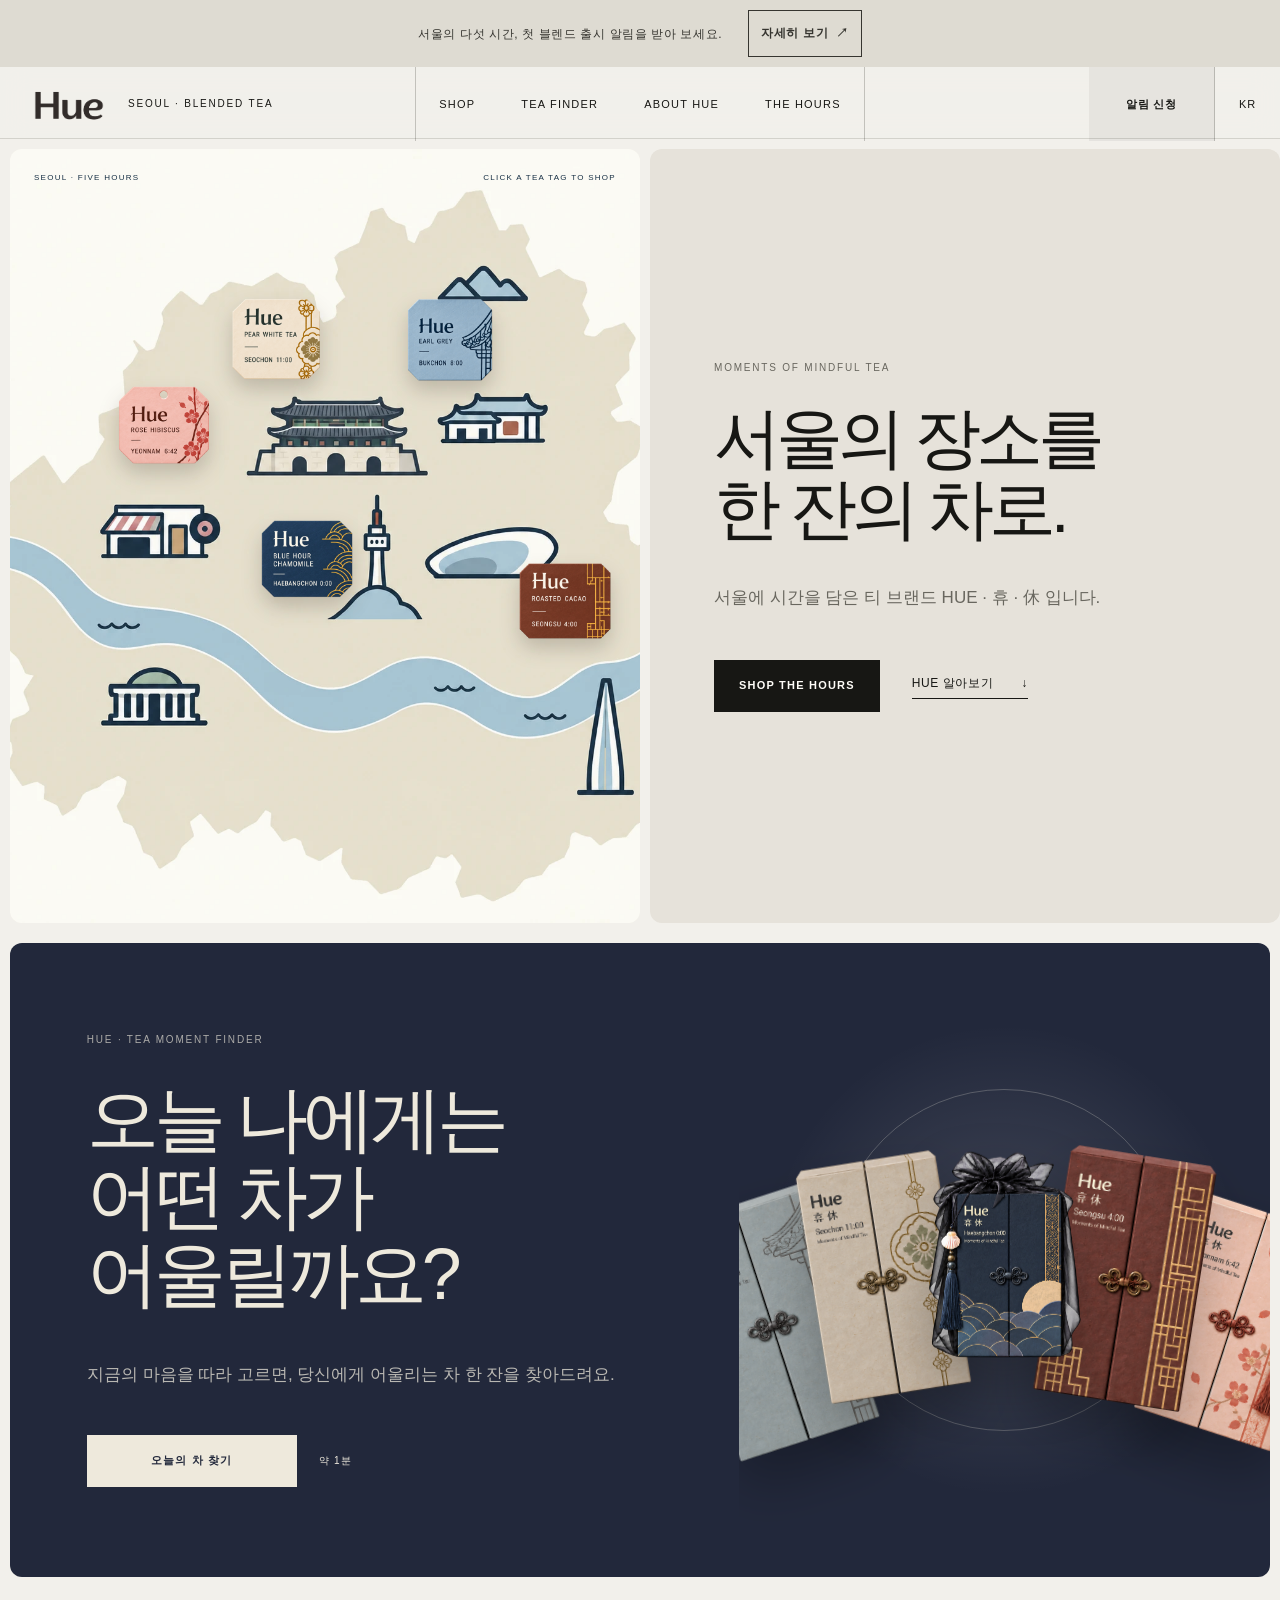
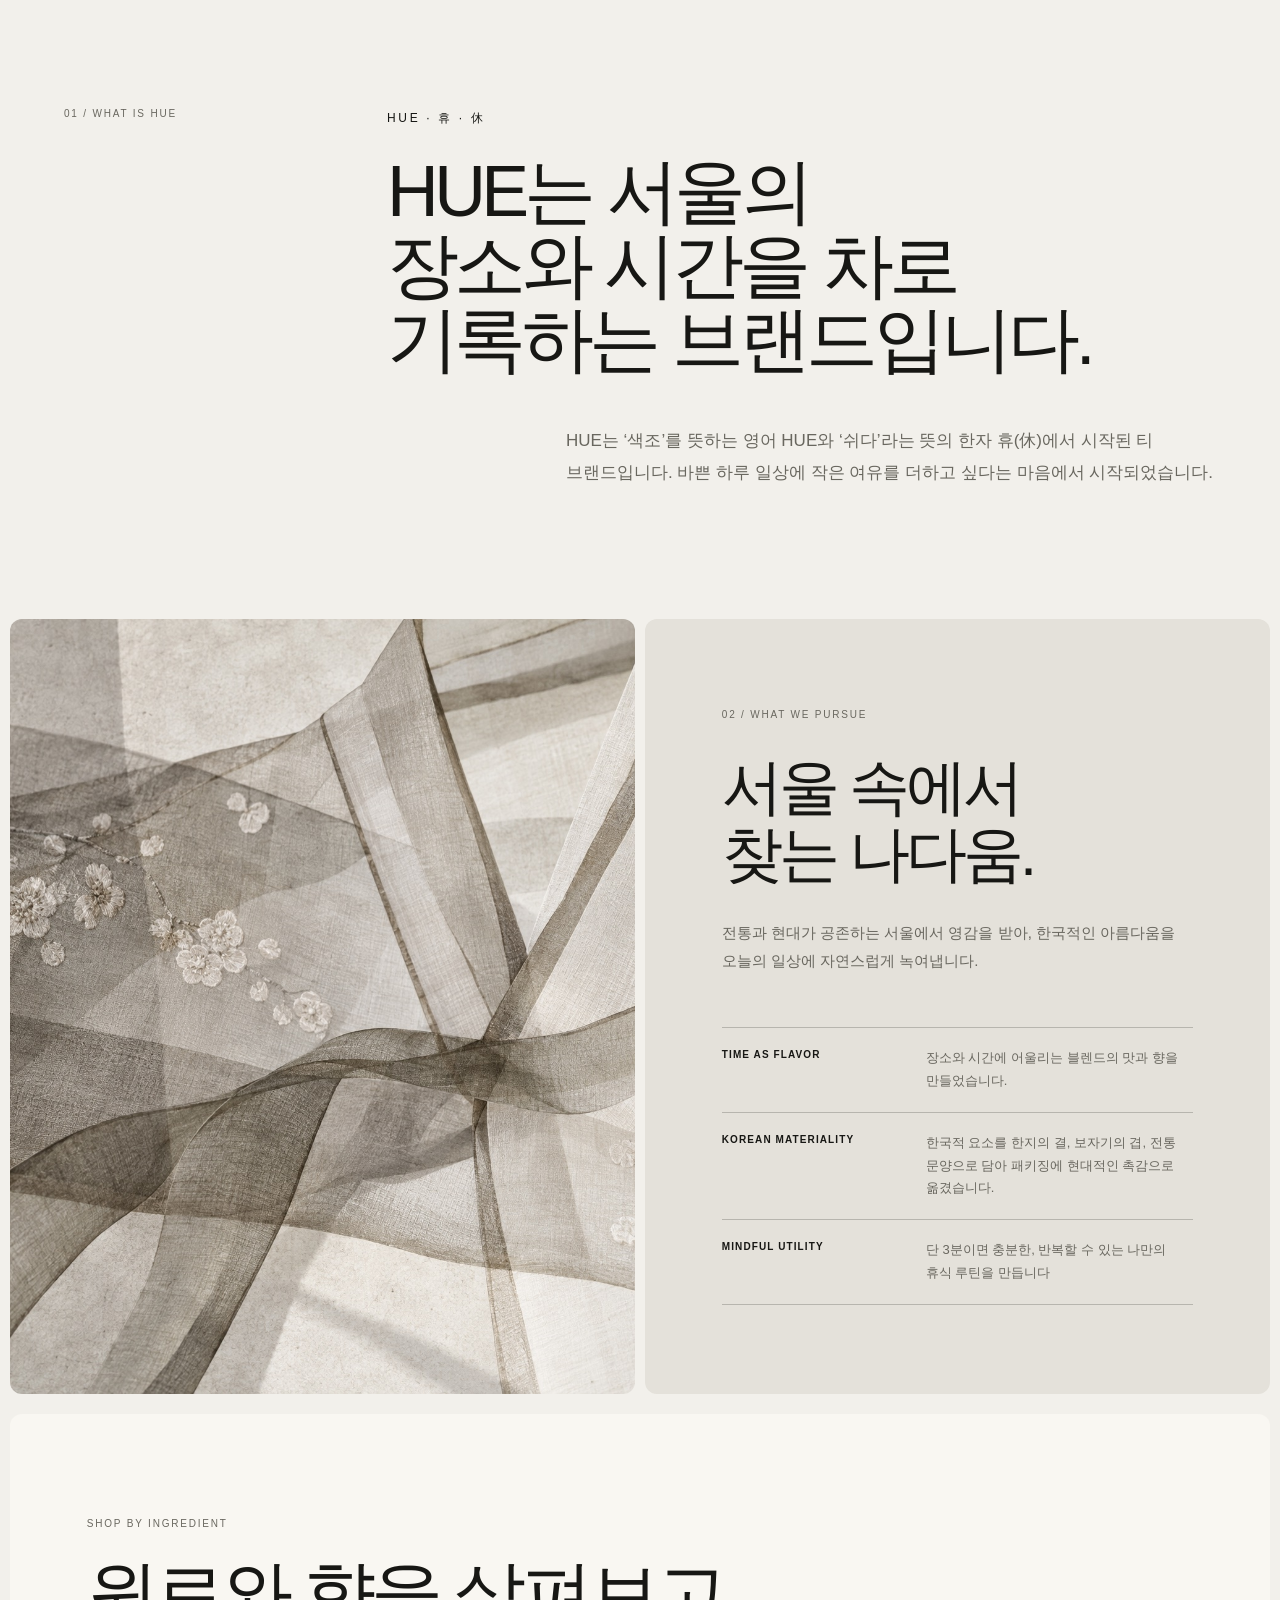
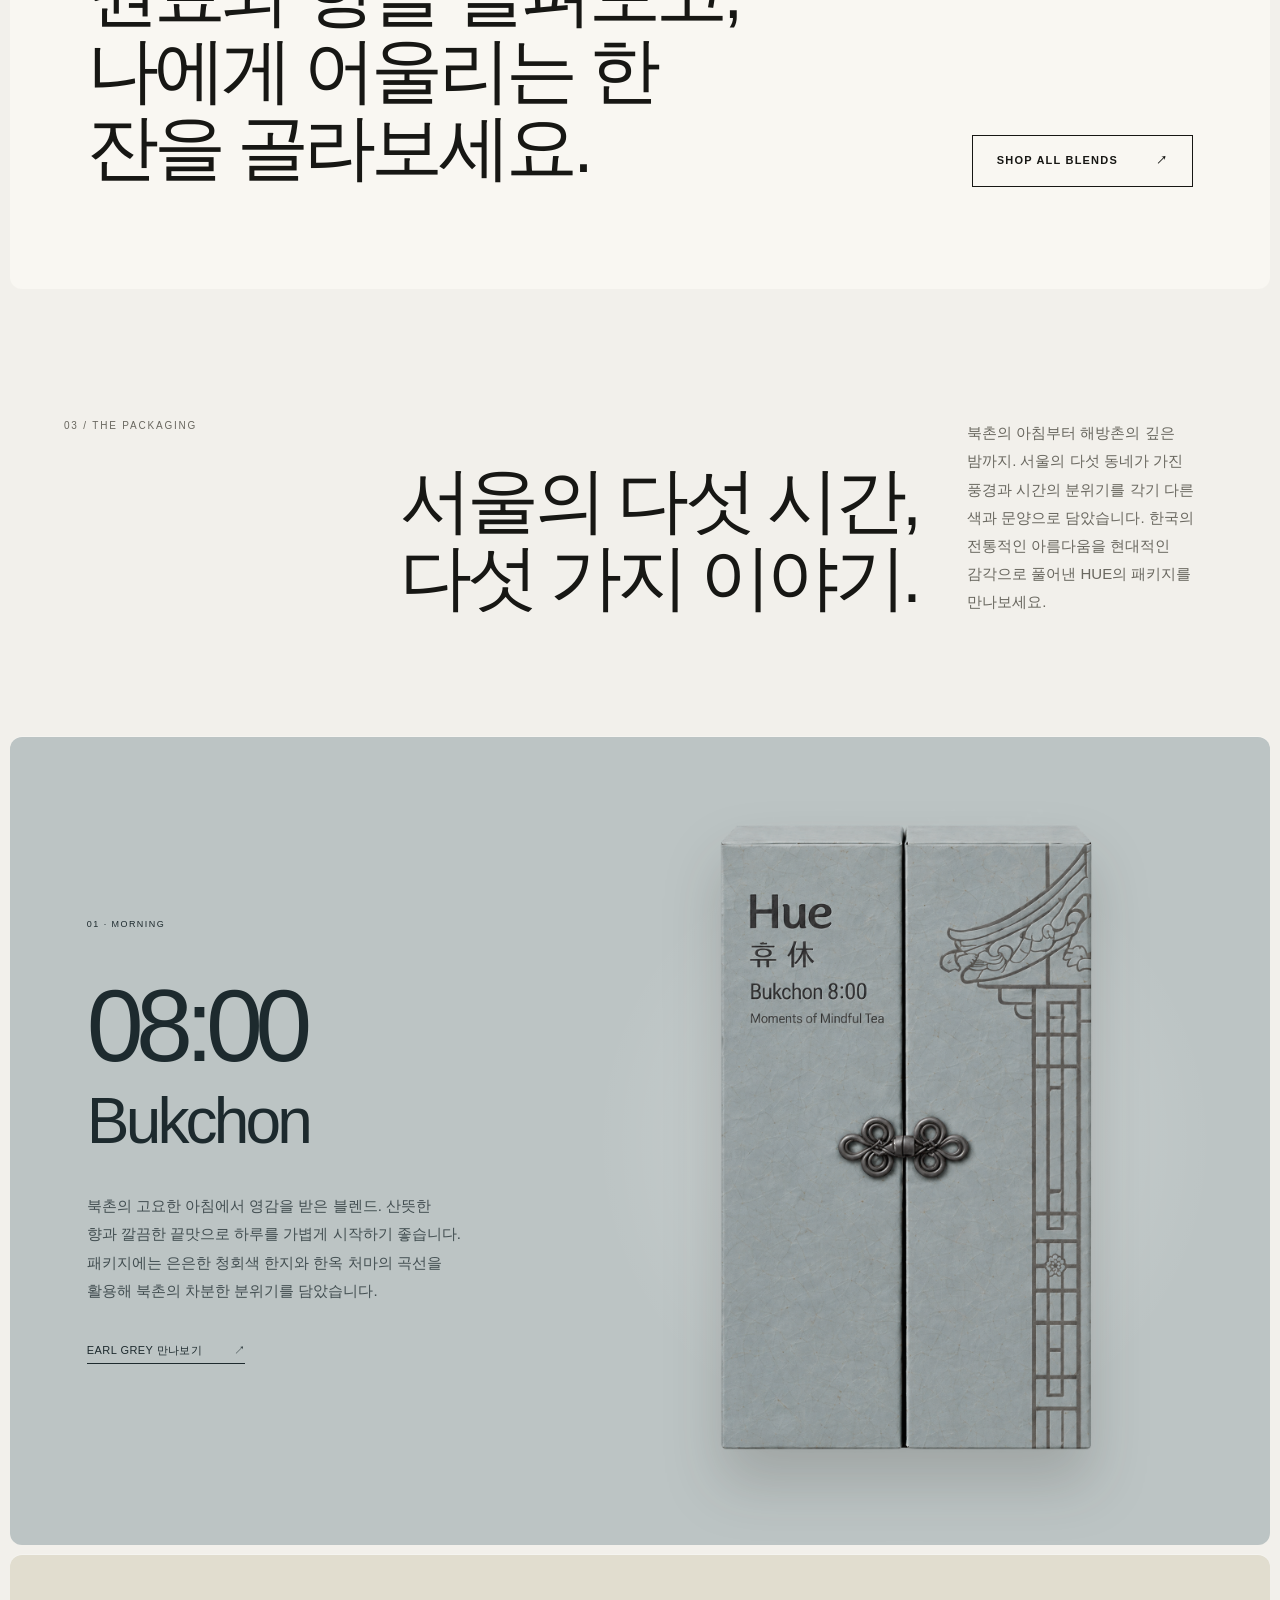
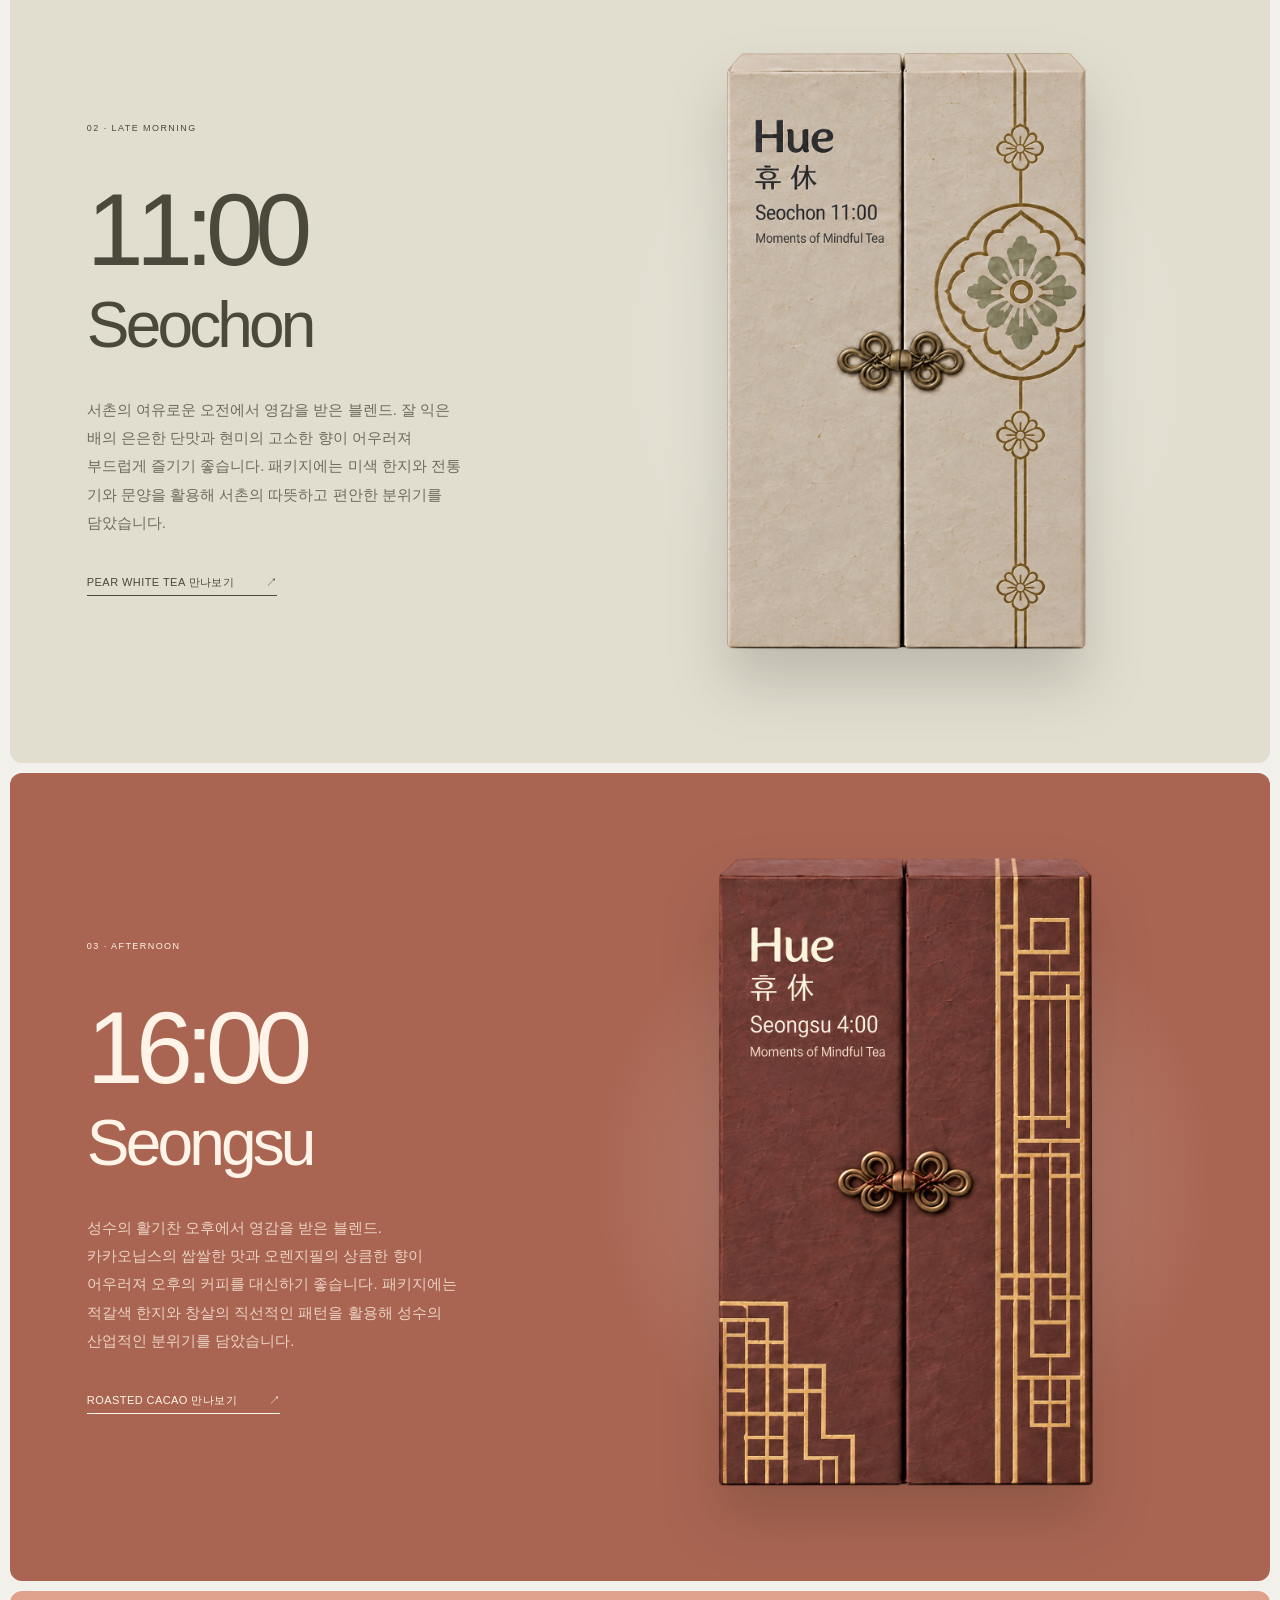
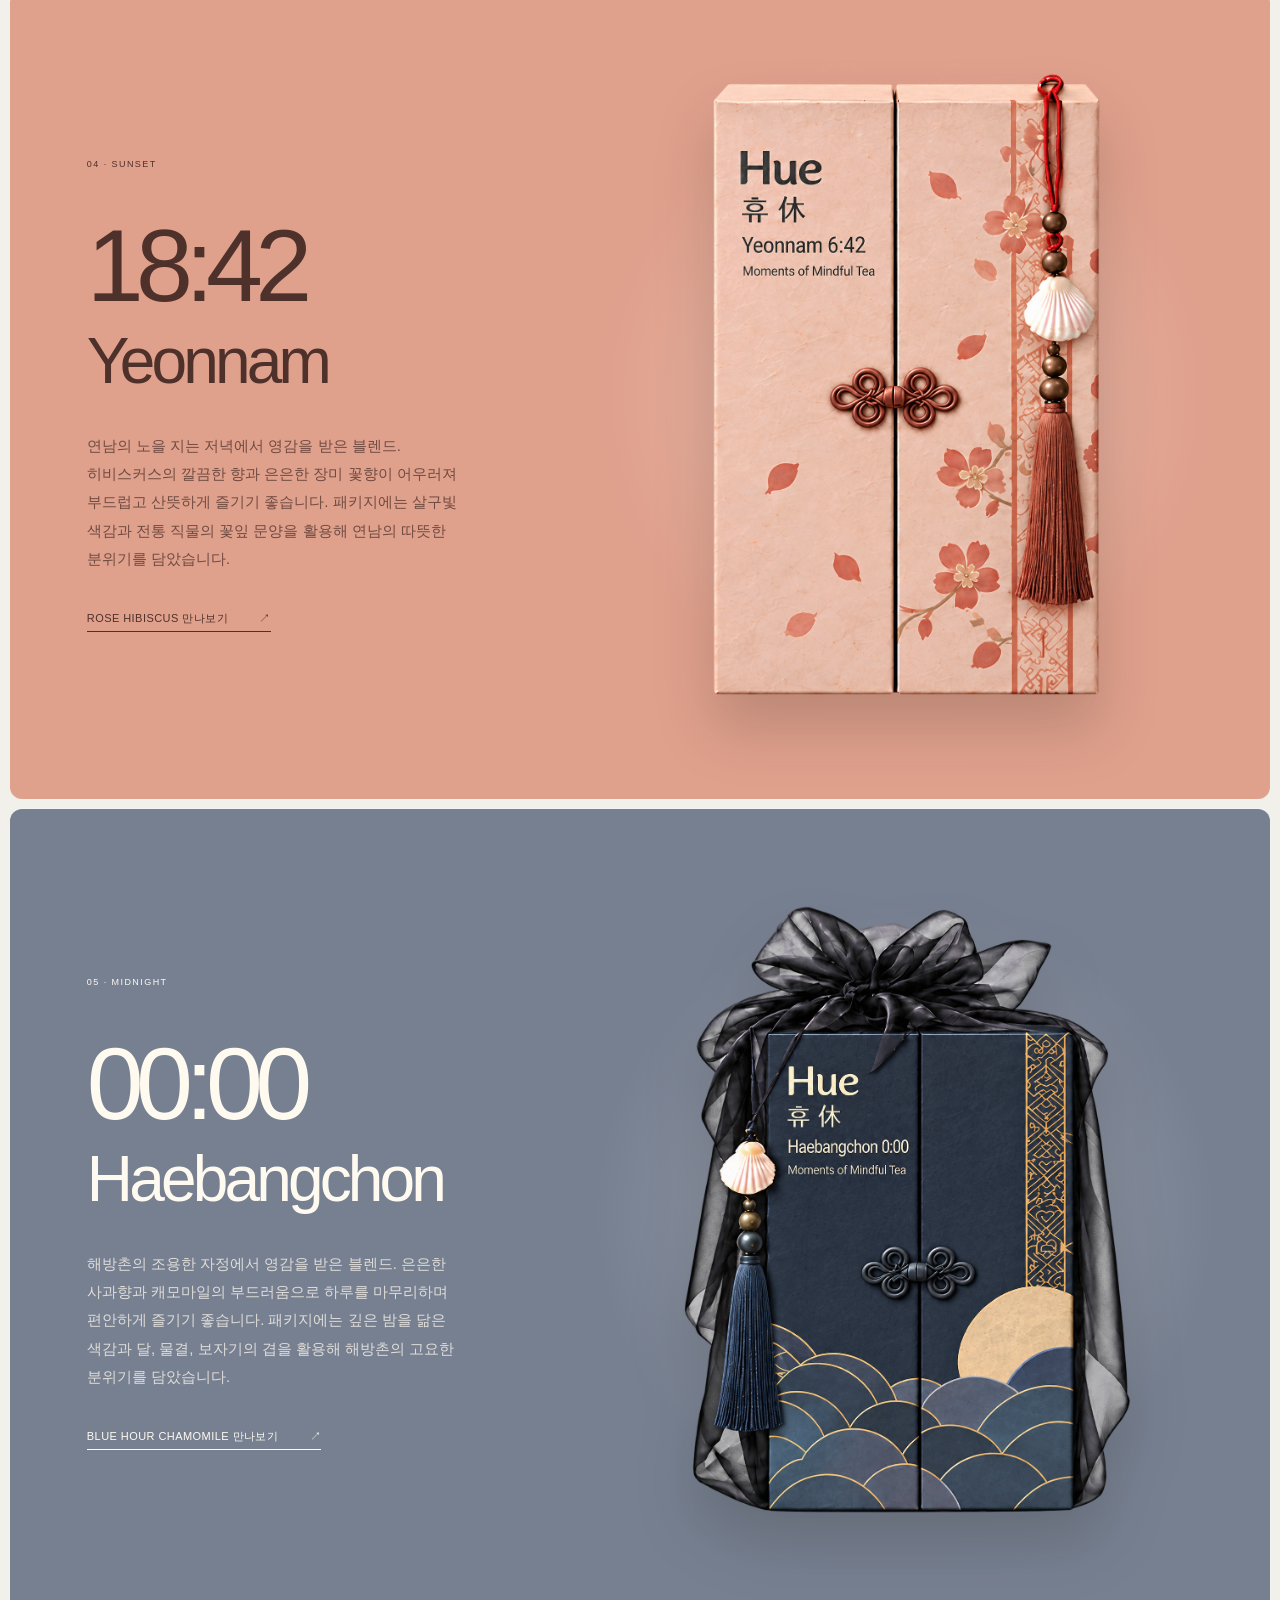
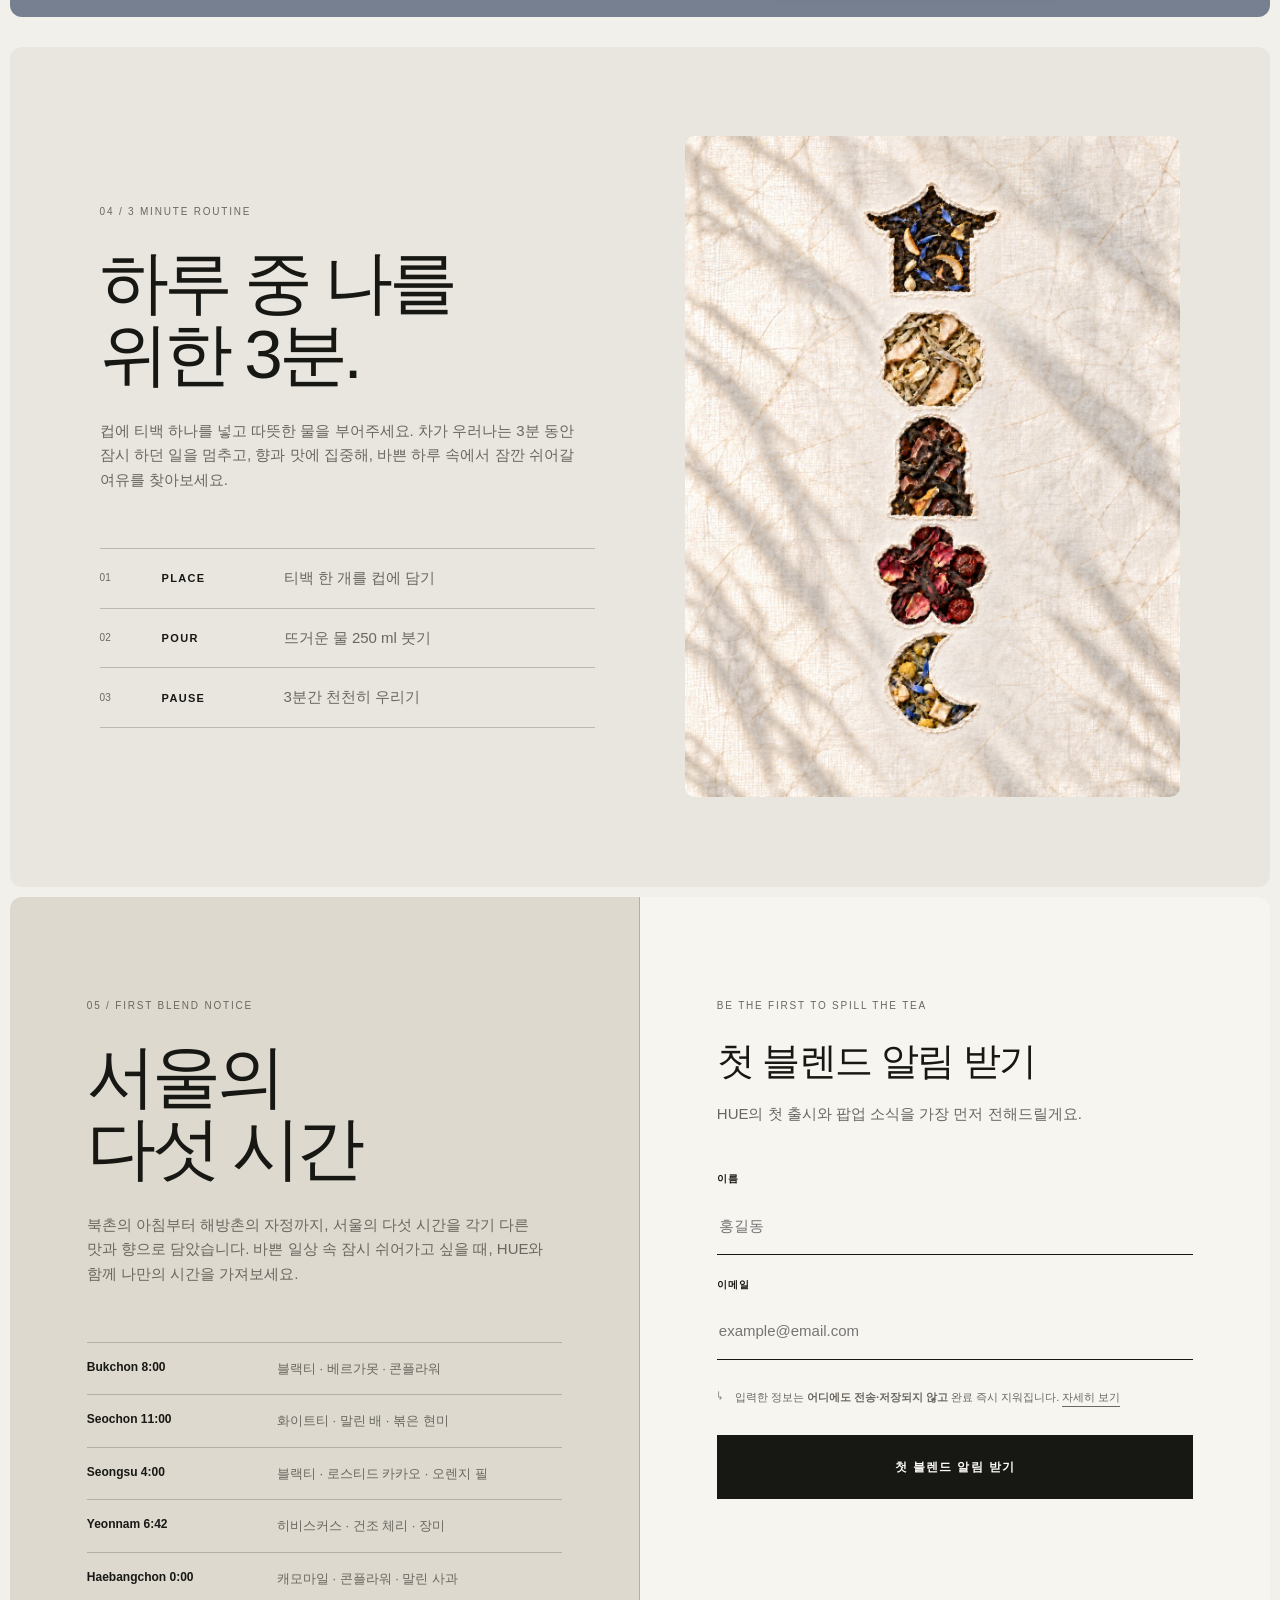
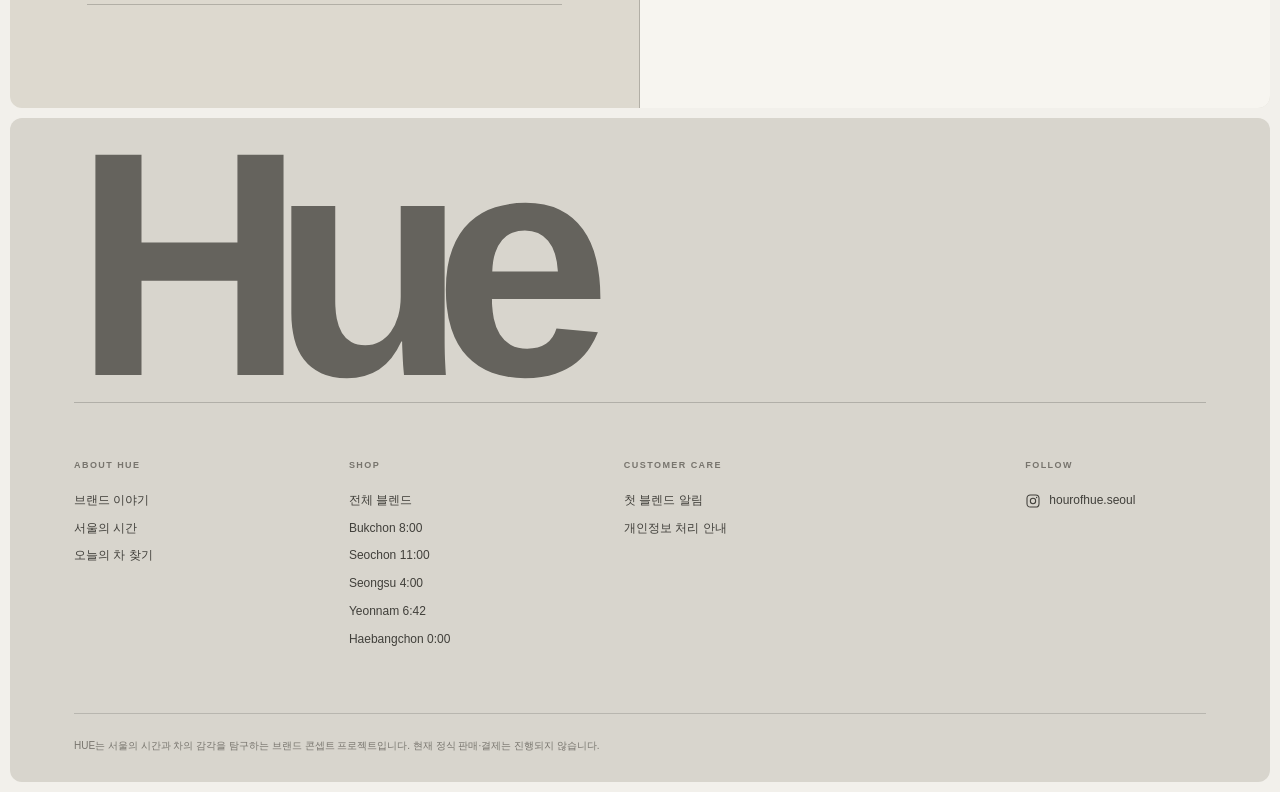
==== commit cee9944d: "Fix site-wide text flow and spacing" ====
--- a/index.html
+++ b/index.html
@@ -26,7 +26,7 @@
   <meta property="og:description" content="서울의 다섯 동네, 다섯 시간, 다섯 가지 차.">
   <meta property="og:image" content="assets/images/place-bukchon.jpg">
   <link rel="icon" href="assets/images/hue-logo-dark.png">
-  <link rel="stylesheet" href="styles.css?v=20261102-map-tags">
+  <link rel="stylesheet" href="styles.css?v=20261102-typeflow-2">
   <script src="app.js?v=20261030-media" defer></script>
 <!-- Meta Pixel Code -->
 <script>
@@ -165,7 +165,7 @@
     <section class="packaging-intro section-pad" id="collection">
       <p class="section-index">03 / THE PACKAGING</p>
       <div>
-        <h2>서울의 다섯 시간, 다섯 가지 이야기.</h2>
+        <h2><span>서울의 다섯 시간,</span><span>다섯 가지 이야기.</span></h2>
         <p>북촌의 아침부터 해방촌의 깊은 밤까지. 서울의 다섯 동네가 가진 풍경과 시간의 분위기를 각기 다른 색과 문양으로 담았습니다. 한국의 전통적인 아름다움을 현대적인 감각으로 풀어낸 HUE의 패키지를 만나보세요.</p>
       </div>
     </section>
--- a/styles.css
+++ b/styles.css
@@ -171,7 +171,7 @@
   line-height: .99;
   letter-spacing: -.065em;
 }
-.hero-copy h1 span { display: block; white-space: nowrap; }
+.hero-copy h1 span { display: block; white-space: normal; }
 .hero-lede { max-width: 480px; margin-top: 40px; color: var(--muted); font-size: clamp(15px, 1.3vw, 18px); word-break: keep-all; }
 .hero-actions { display: flex; align-items: center; gap: 32px; margin-top: 46px; }
 .hero-visual { position: relative; min-height: 620px; overflow: hidden; background: #a69988; }
@@ -431,7 +431,7 @@
   :root { --header-h: 66px; }
   .section-pad { padding: 82px 22px; }
   .announcement { justify-content: space-between; padding-inline: 14px; }
-  .announcement p { max-width: 250px; white-space: nowrap; overflow: hidden; text-overflow: ellipsis; }
+  .announcement p { max-width: none; white-space: normal; overflow: visible; text-overflow: clip; }
   .site-header { grid-template-columns: 1fr auto; }
   .brand { border-right: 0; padding: 10px 16px; }
   .brand img { width: 72px; height: 38px; }
@@ -563,7 +563,7 @@
 .brand-hero-media figcaption { position: absolute; z-index: 1; left: 24px; bottom: 20px; color: #fff; font-size: 9px; letter-spacing: .16em; }
 .brand-hero-copy { display: flex; flex-direction: column; justify-content: center; padding: 7vw 5vw; background: #e6e2da; }
 .brand-hero-copy h1 { margin: 28px 0 36px; font-size: clamp(48px,5.2vw,80px); font-weight: 400; line-height: .94; letter-spacing: -.075em; }
-.brand-hero-copy h1 span { display: block; white-space: nowrap; }
+.brand-hero-copy h1 span { display: block; white-space: normal; }
 .brand-hero-copy > p:not(.eyebrow) { max-width: 540px; color: var(--muted); font-size: 17px; line-height: 1.86; word-break: keep-all; }
 
 .brand-note { display: grid; grid-template-columns: 1fr 3.2fr; gap: 5vw; min-height: 620px; border-bottom: 0; }
@@ -1328,7 +1328,7 @@
   font-size: clamp(30px,3.25vw,52px);
   line-height: 1;
   letter-spacing: -.055em;
-  white-space: nowrap;
+  white-space: normal;
 }
 .ingredient-slide-copy > p:last-child { margin-top: 32px; line-height: 2; }
 .ingredient-slider-footer { padding-bottom: 4.5vw; }
@@ -1408,3 +1408,254 @@
   .product-info h1 { font-size: clamp(36px,11vw,48px); }
   .blend-story-card h3 { font-size: clamp(31px,8.6vw,40px); }
 }
+
+/* 2026-11-02 · Site-wide text flow and reading rhythm */
+:root {
+  --copy-leading: 1.88;
+  --copy-paragraph-gap: 1em;
+  --heading-leading: 1.08;
+}
+
+/* Flex and grid children must be allowed to shrink before their text can wrap. */
+:is(
+  .hero-copy, .brand-hero-copy, .brand-note > *, .brand-values-copy,
+  .packaging-intro > *, .pack-chapter-copy, .shop-intro > *,
+  .product-info, .blend-story-heading > *, .ingredient-slide-copy,
+  .blend-story-card, .reviews-heading > *, .review-form, .review-list,
+  .finder-callout-copy, .finder-intro-copy, .finder-question-body,
+  .finder-gate-copy, .finder-gate-form, .finder-result-copy,
+  .finder-result-details > *, .finder-method > *, .result-box,
+  .footer-brand > *, .footer-links > *
+) { min-width: 0; }
+
+/* Preserve words and phrases where possible, but allow a long token to wrap as a last resort. */
+:is(
+  h1, h2, h3, blockquote, .product-kicker, .product-description,
+  .brand-note p, .brand-values-copy p, .value-list dd,
+  .packaging-intro p, .pack-chapter-copy p, .shop-intro p,
+  .ingredient-board-label small, .blend-story-heading p,
+  .ingredient-slide-copy p, .blend-story-card p, .blend-story-card dd,
+  .reviews-heading p, .review-card p, .finder-lede, .finder-gate-note,
+  .finder-result-line, .finder-result-details p, .finder-method p,
+  .result-box p, .footer-note
+) {
+  max-width: 100%;
+  word-break: keep-all;
+  overflow-wrap: break-word;
+}
+
+:is(h1, h2, h3, blockquote) { text-wrap: balance; }
+
+/* Remove legacy one-line constraints that caused headings and ingredient names to leave the viewport. */
+.hero-copy h1 span,
+.brand-hero-copy h1 span,
+.ingredient-slide-copy h3 { white-space: normal; }
+
+/* Readable paragraph rhythm: line spacing belongs inside a paragraph; a larger gap separates paragraphs. */
+:is(
+  .hero-copy, .manifesto, .editorial-copy, .brand-hero-copy, .brand-note,
+  .brand-values-copy, .packaging-intro, .pack-chapter-copy, .shop-callout,
+  .shop-intro, .product-info, .blend-story-heading, .blend-story-card,
+  .reviews-heading, .review-card, .finder-callout-copy, .finder-intro-copy,
+  .finder-gate-copy, .finder-result-copy, .finder-result-details,
+  .finder-method, .result-box, .modal-box, .offer-modal-box
+) p:not(.eyebrow):not(.section-index):not(.pack-time) {
+  line-height: var(--copy-leading);
+}
+
+:is(
+  .hero-copy, .manifesto, .editorial-copy, .brand-hero-copy, .brand-note,
+  .brand-values-copy, .packaging-intro, .pack-chapter-copy, .shop-callout,
+  .shop-intro, .product-info, .blend-story-heading, .blend-story-card,
+  .reviews-heading, .review-card, .finder-callout-copy, .finder-intro-copy,
+  .finder-gate-copy, .finder-result-copy, .finder-result-details,
+  .finder-method, .result-box, .modal-box, .offer-modal-box
+) p:not(.eyebrow):not(.section-index):not(.pack-time)
+  + p:not(.eyebrow):not(.section-index):not(.pack-time) {
+  margin-top: var(--copy-paragraph-gap);
+}
+
+/* Actions may wrap their labels instead of overflowing narrow cards. */
+.button,
+.product-cta,
+.submit,
+.announcement a {
+  height: auto;
+  padding-block: 14px;
+  text-align: center;
+  white-space: normal;
+  line-height: 1.45;
+}
+
+.announcement p {
+  min-width: 0;
+  max-width: none;
+  overflow: visible;
+  text-overflow: clip;
+  white-space: normal;
+  line-height: 1.5;
+}
+
+.product-status,
+.finder-result-product figcaption,
+.safe-note,
+.review-form-actions,
+.footer-brand {
+  flex-wrap: wrap;
+  row-gap: 12px;
+}
+
+.shop-intro h1,
+.result-box h1 { line-height: .98; }
+
+.packaging-intro h2 span {
+  display: block;
+  white-space: nowrap;
+}
+
+.brand-hero-copy h1,
+.brand-values-copy h2,
+.packaging-intro h2,
+.pack-chapter-copy h3,
+.shop-callout h2,
+.blend-story-heading h2,
+.finder-callout-copy h2,
+.finder-intro h1,
+.finder-question-body h2,
+.finder-gate-copy h2,
+.finder-result-copy h1,
+.finder-method h2,
+.offer-modal-box h2 { line-height: var(--heading-leading); }
+
+.ingredient-slide-copy h3 {
+  line-height: 1.08;
+  letter-spacing: -.045em;
+}
+
+.ingredient-board-label {
+  max-width: min(620px, calc(100% - 48px));
+}
+
+.ingredient-board-label small {
+  line-height: 1.72;
+}
+
+.finder-option {
+  grid-template-columns: 55px minmax(0,1.6fr) minmax(150px,.85fr) 30px;
+}
+
+.finder-option strong,
+.finder-option small { min-width: 0; overflow-wrap: break-word; }
+
+@media (min-width: 821px) and (max-width: 1100px) {
+  .finder-option { grid-template-columns: 46px minmax(0,1.45fr) minmax(120px,.75fr) 24px; gap: 14px; }
+  .finder-question { padding-inline: 4vw; }
+  .finder-result-details > * { padding: 4.5vw; }
+}
+
+@media (max-width: 820px) {
+  :root {
+    --copy-leading: 1.9;
+    --copy-paragraph-gap: 1em;
+    --heading-leading: 1.12;
+  }
+
+  /* Text-led cards expand with their content; media panels keep their own visual sizing. */
+  .brand-hero-copy,
+  .brand-values-copy,
+  .pack-chapter-copy,
+  .finder-callout-copy,
+  .finder-intro-copy,
+  .finder-gate-copy,
+  .finder-gate-form,
+  .finder-result-copy,
+  .finder-result-details > *,
+  .blend-story-card {
+    height: auto;
+    min-height: 0;
+  }
+
+  .brand-hero-copy,
+  .brand-values-copy,
+  .finder-callout-copy,
+  .finder-intro-copy,
+  .finder-gate-copy,
+  .finder-gate-form,
+  .finder-result-copy { padding-block: 76px; }
+
+  .pack-chapter {
+    position: relative;
+    top: auto;
+    min-height: 0;
+  }
+
+  .pack-chapter-copy { padding: 64px 24px 48px; }
+  .pack-time { margin-top: 42px; line-height: .82; }
+
+  .shop-intro h1 { font-size: clamp(48px,12vw,72px); line-height: .96; }
+  .ingredient-board-label { max-width: calc(100% - 24px); }
+
+  .product-info h1,
+  .reviews-heading h2,
+  .ingredient-slide-copy h3 { overflow-wrap: break-word; }
+
+  .ingredient-slider {
+    min-height: 0;
+    padding-bottom: 6px;
+  }
+
+  .ingredient-slider-viewport,
+  .ingredient-slider-track { min-height: 540px; }
+
+  .ingredient-slide { align-content: start; padding-top: 34px; padding-bottom: 46px; }
+  .ingredient-slide-copy h3 { font-size: clamp(30px,9.4vw,44px); }
+
+  .finder-intro h1 span { white-space: normal; }
+  .finder-option {
+    grid-template-columns: 34px minmax(0,1fr) 20px;
+    gap: 10px;
+  }
+  .finder-option small { grid-column: 2 / 3; }
+  .finder-option i { grid-column: 3; grid-row: 1 / 3; }
+  .finder-result-actions { grid-template-columns: 1fr; }
+  .finder-result-actions .button,
+  .finder-result-actions .button:first-child,
+  .finder-restart { grid-column: auto; width: 100%; }
+
+  .result-box h1 { font-size: clamp(44px,13vw,68px); line-height: 1.02; }
+}
+
+@media (max-width: 480px) {
+  .announcement { align-items: flex-start; }
+  .announcement p { font-size: 9px; }
+  .announcement a { min-width: 0; padding-inline: 8px; }
+
+  .brand-note h2,
+  .packaging-intro h2,
+  .shop-callout h2,
+  .blend-story-heading h2,
+  .finder-callout-copy h2,
+  .finder-question-body h2,
+  .finder-method > div > h2 {
+    font-size: clamp(34px,9.8vw,46px);
+  }
+
+  .brand-values-copy h2,
+  .pack-chapter-copy h3,
+  .finder-gate-copy h2,
+  .finder-result-copy h1 { font-size: clamp(38px,11vw,54px); }
+
+  .finder-intro h1 {
+    font-size: clamp(32px,9.4vw,40px);
+    letter-spacing: -.07em;
+  }
+
+  .ingredient-slider-viewport,
+  .ingredient-slider-track { min-height: 560px; }
+
+  .blend-story-card dl > div { grid-template-columns: minmax(76px,.75fr) minmax(0,1.25fr); gap: 14px; }
+}
+
+@media (max-width: 360px) {
+  .packaging-intro h2 span { white-space: normal; }
+}
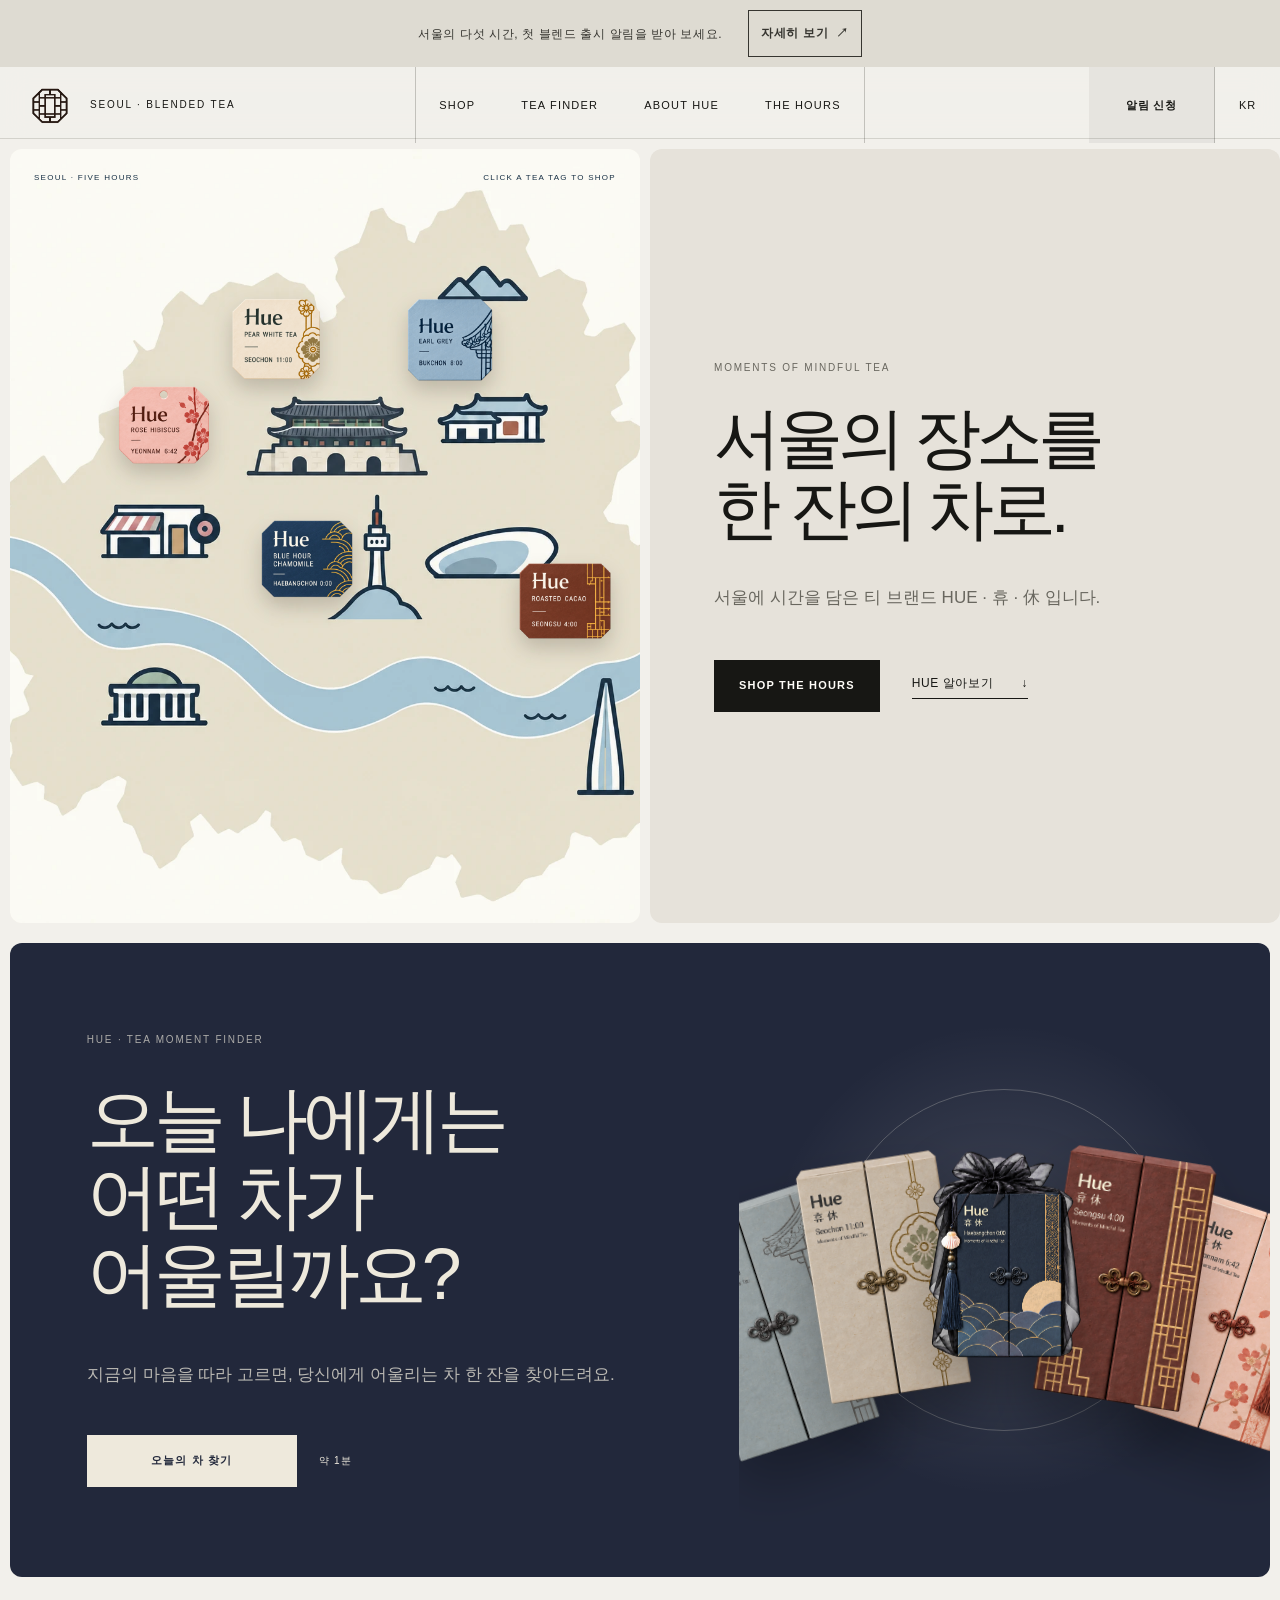
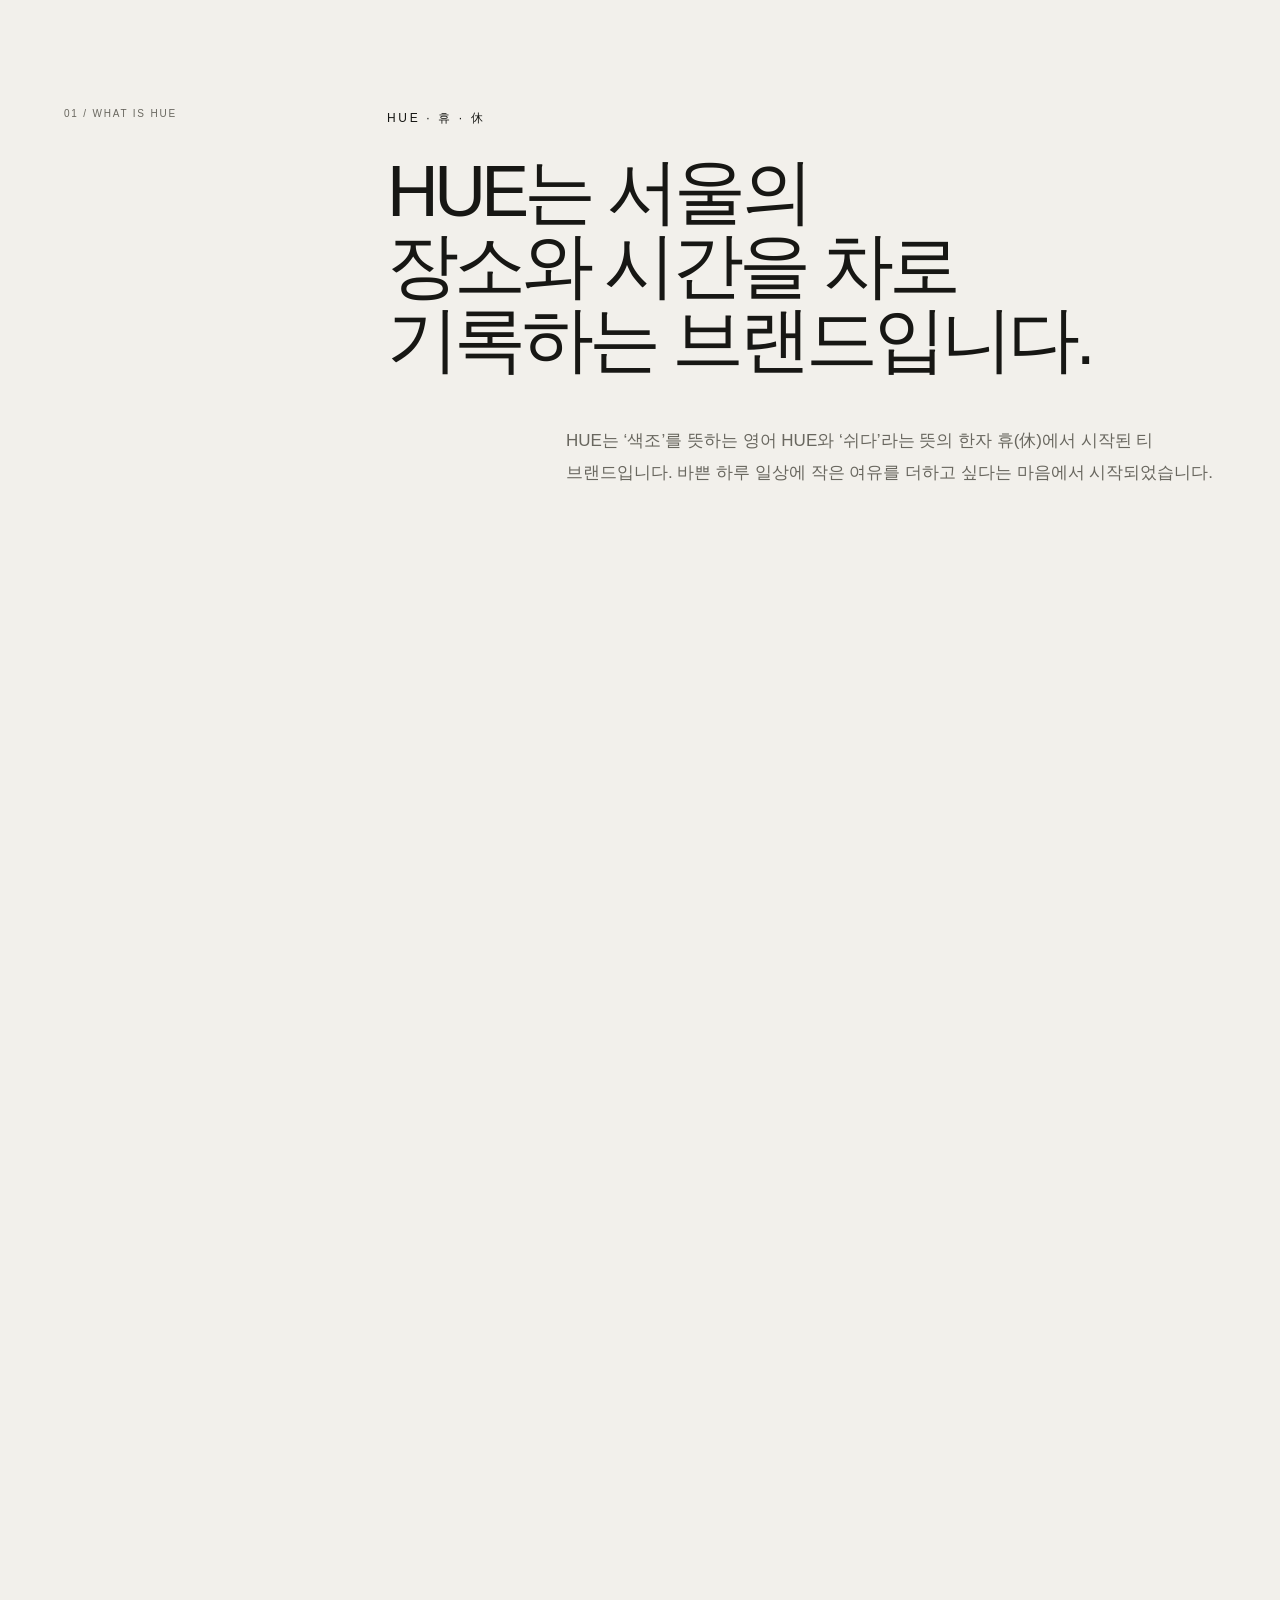
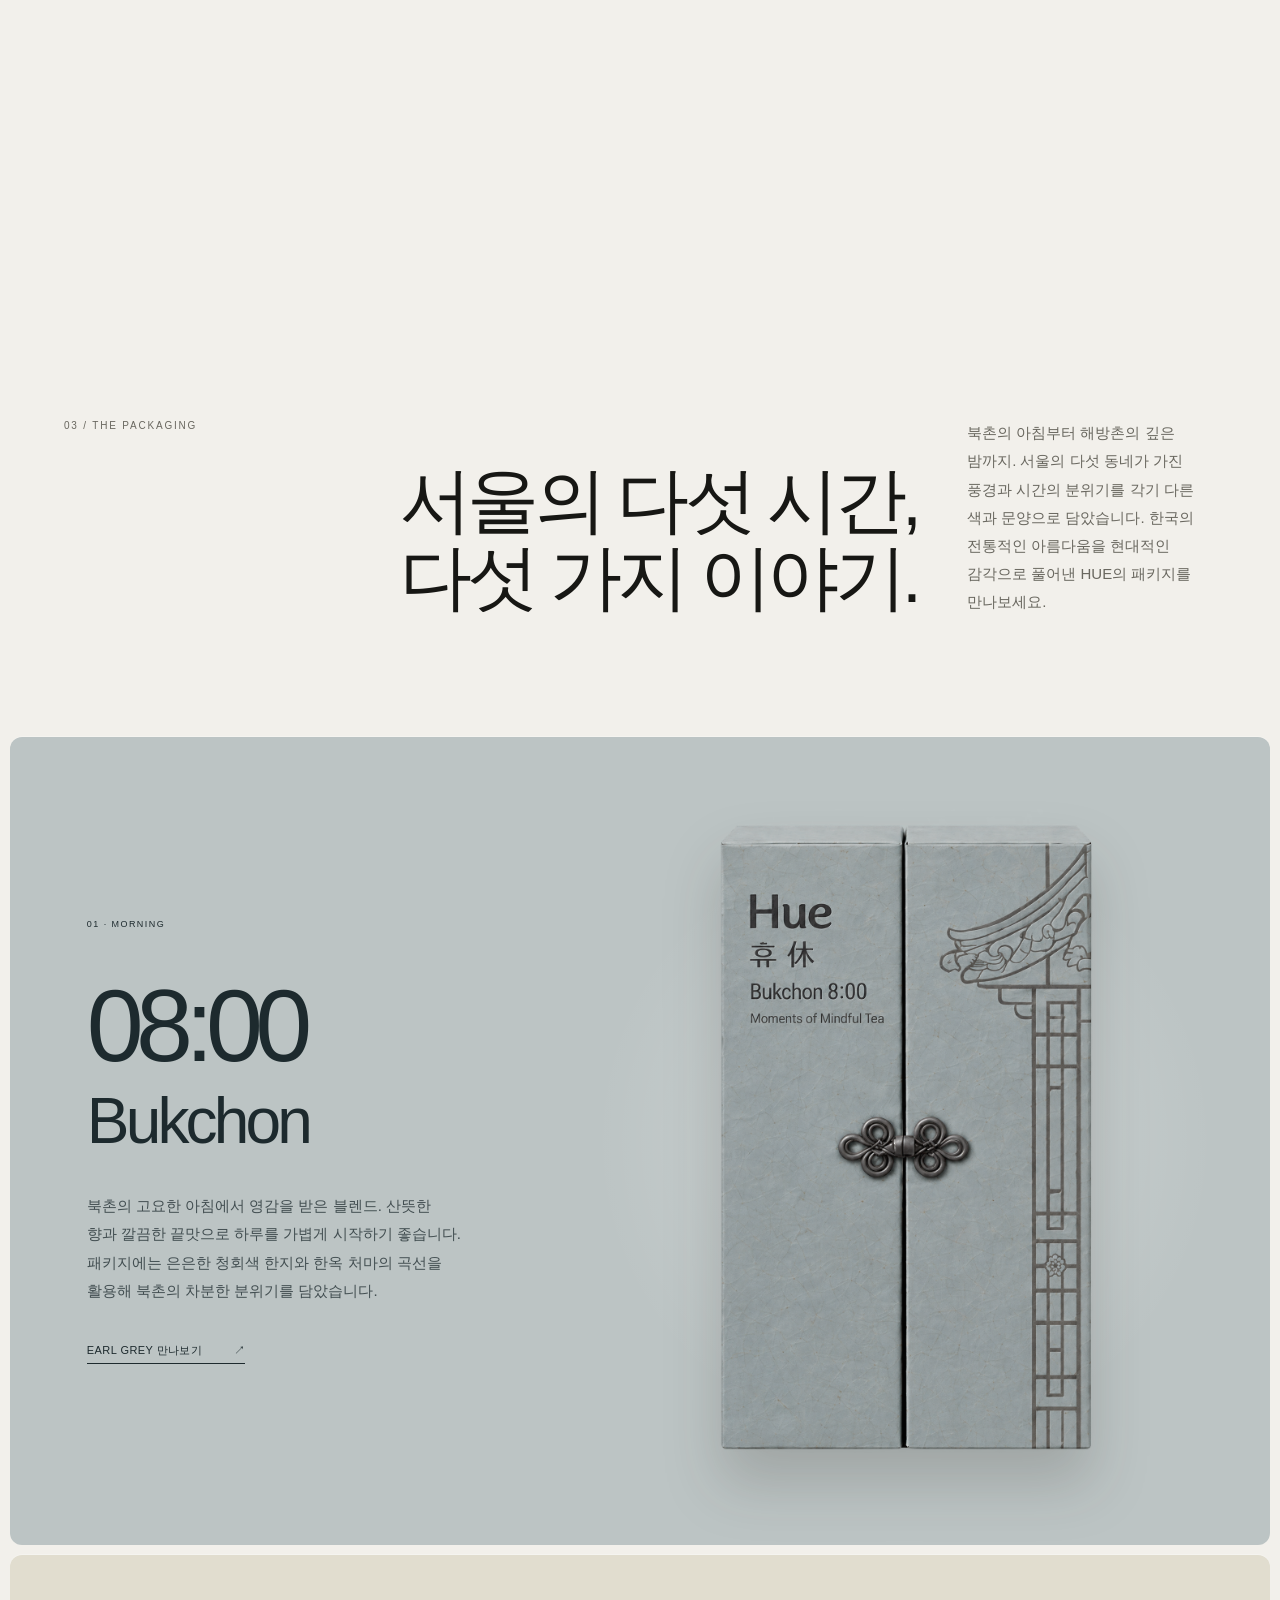
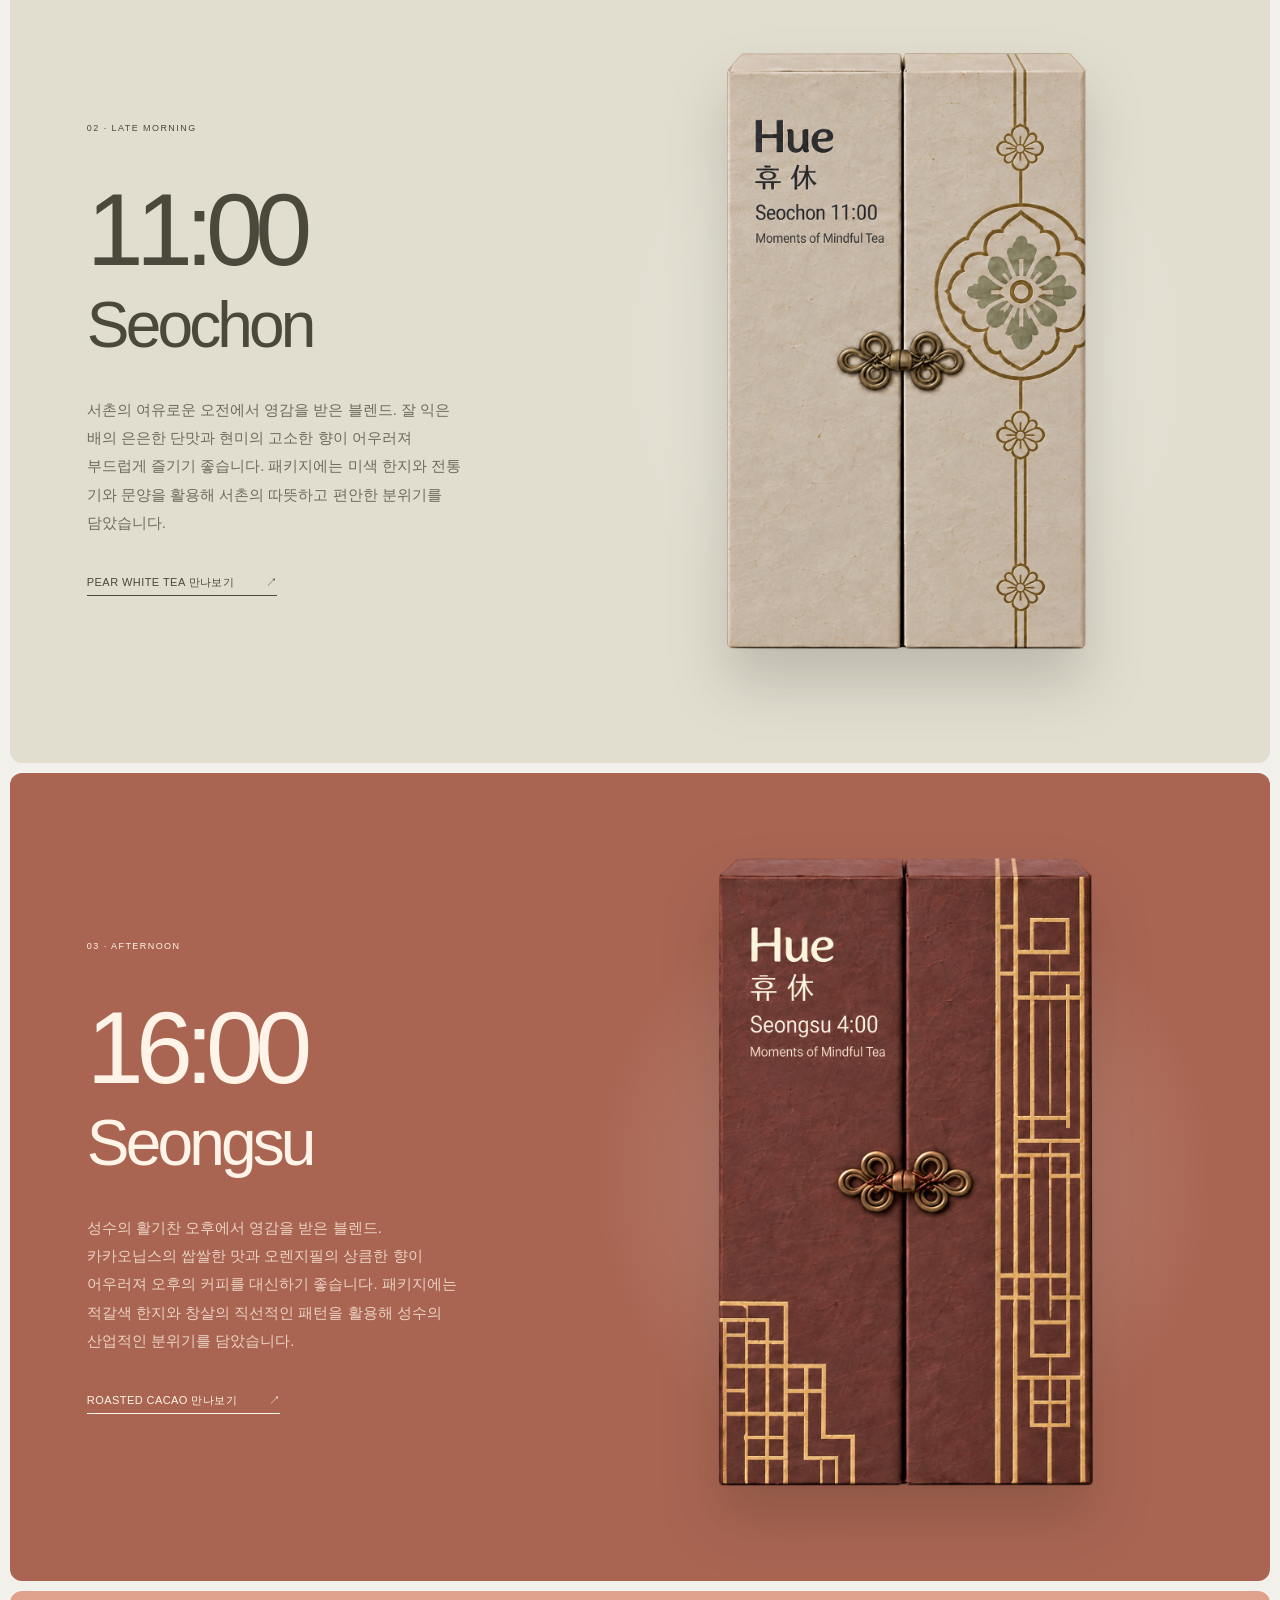
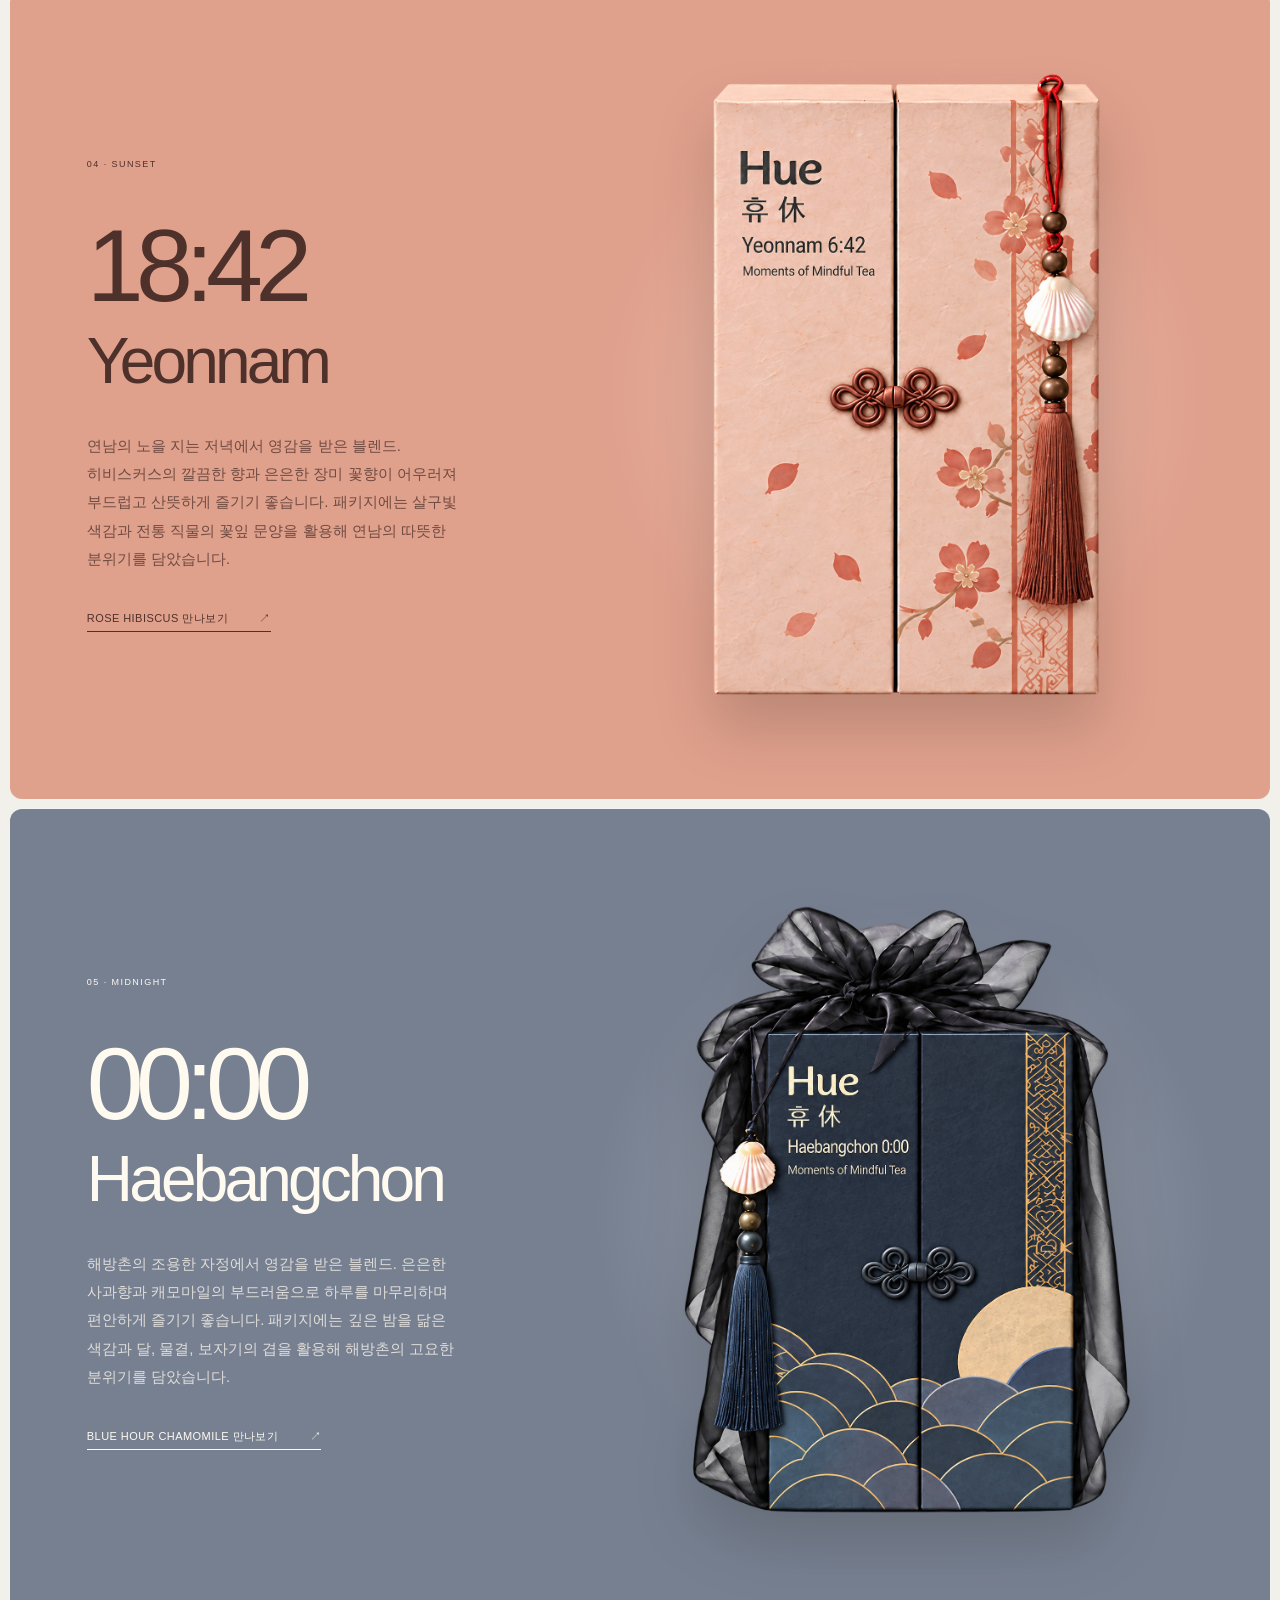
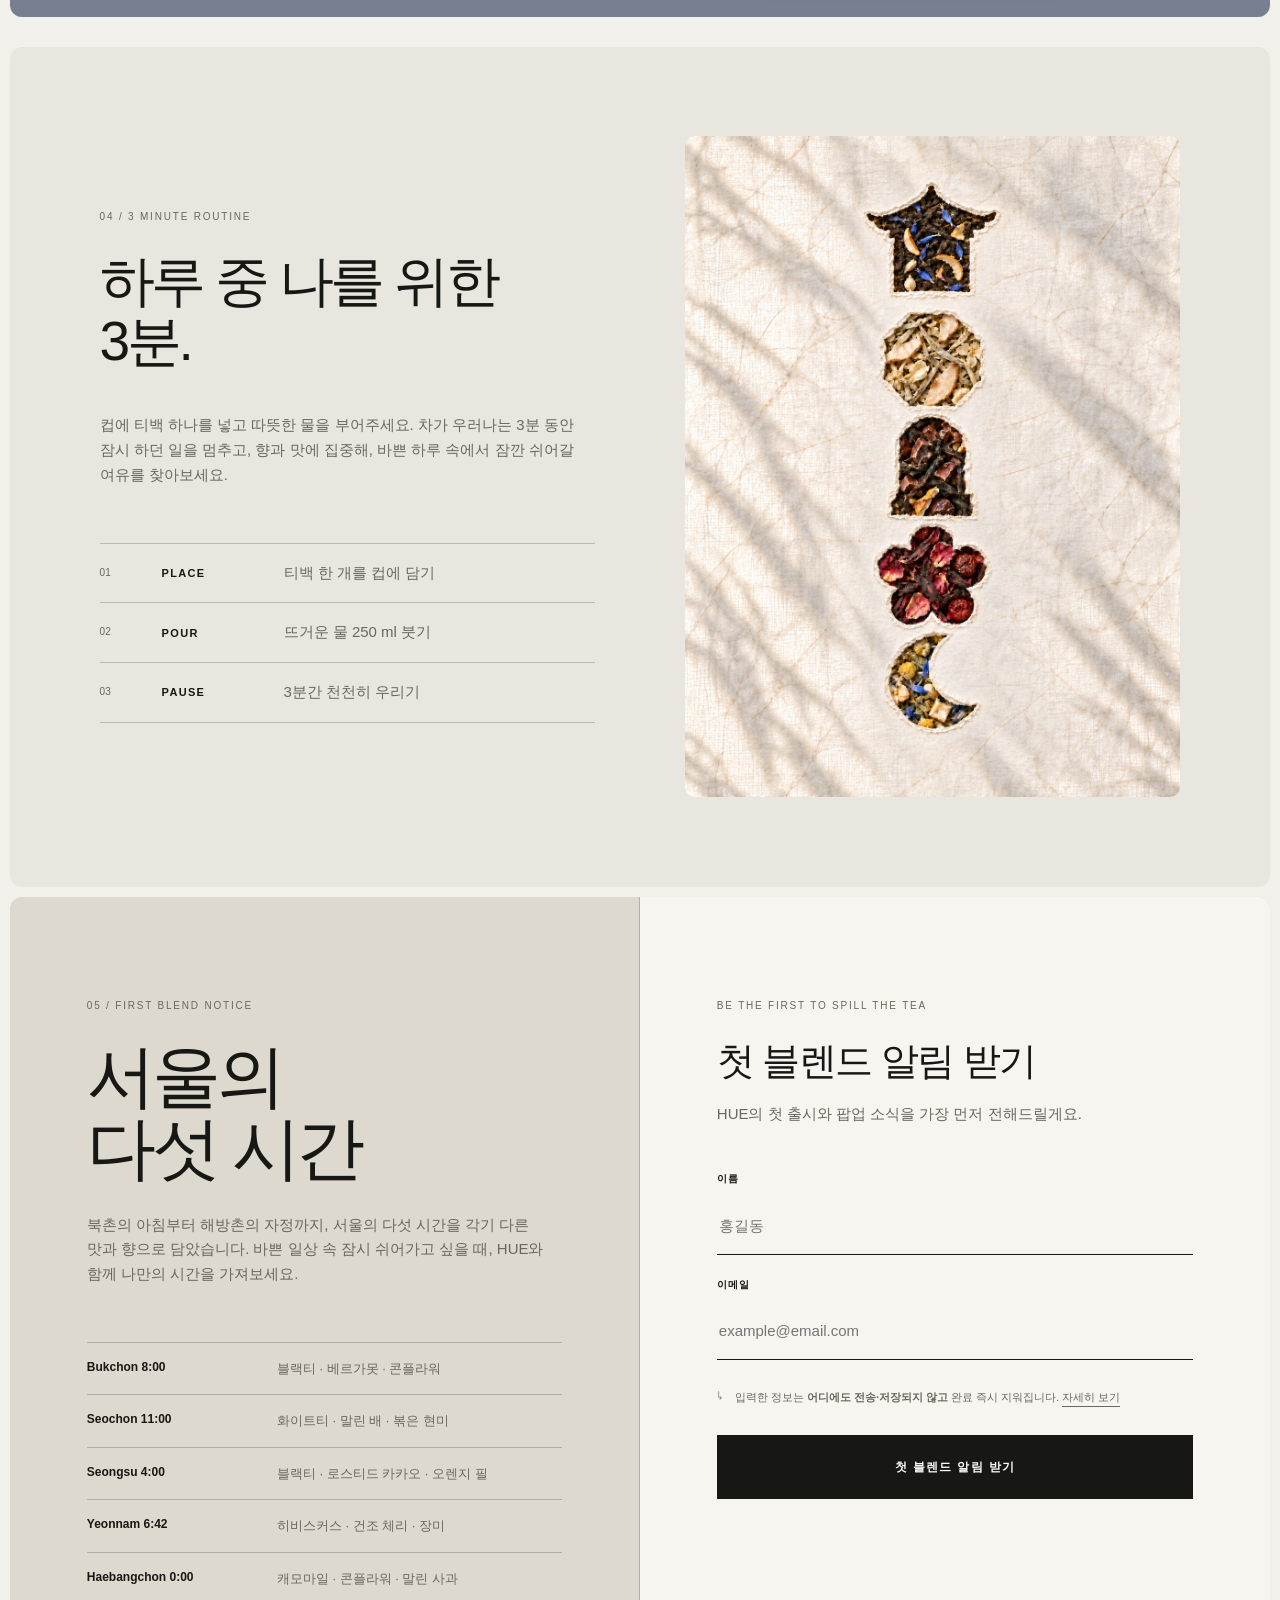
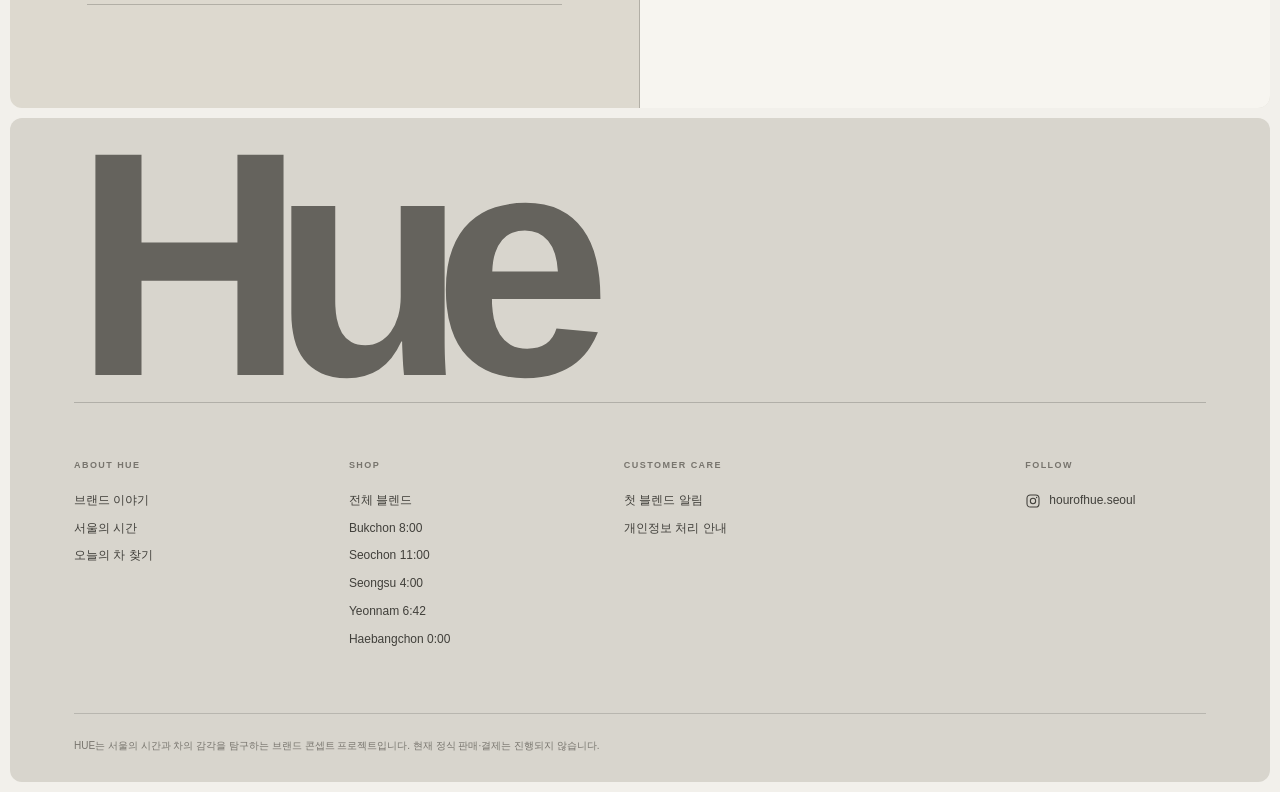
==== commit 98015717: "Refine quotes ritual title and header mark" ====
--- a/index.html
+++ b/index.html
@@ -26,8 +26,8 @@
   <meta property="og:description" content="서울의 다섯 동네, 다섯 시간, 다섯 가지 차.">
   <meta property="og:image" content="assets/images/place-bukchon.jpg">
   <link rel="icon" href="assets/images/hue-logo-dark.png">
-  <link rel="stylesheet" href="styles.css?v=20261102-typeflow-2">
-  <script src="app.js?v=20261030-media" defer></script>
+  <link rel="stylesheet" href="styles.css?v=20261102-typeflow-3">
+  <script src="app.js?v=20261102-quotes" defer></script>
 <!-- Meta Pixel Code -->
 <script>
 !function(f,b,e,v,n,t,s)
@@ -62,7 +62,7 @@
 
   <header class="site-header" data-header>
     <a class="brand" href="index.html" aria-label="HUE 홈">
-      <img src="assets/images/hue-logo-dark.png" alt="HUE">
+      <img src="assets/images/hue-symbol-dark.png" alt="HUE">
       <span>SEOUL · BLENDED TEA</span>
     </a>
     <button class="menu-toggle" type="button" aria-expanded="false" aria-controls="site-nav"><span></span><span></span><span class="sr-only">메뉴 열기</span></button>
@@ -230,7 +230,7 @@
     <section class="ritual ritual-light section-pad" id="ritual">
       <div class="ritual-copy reveal">
         <p class="section-index">04 / 3 MINUTE ROUTINE</p>
-        <h2>하루 중 나를 위한 3분.</h2>
+        <h2><span>하루 중 나를 위한</span><span>3분.</span></h2>
         <p>컵에 티백 하나를 넣고 따뜻한 물을 부어주세요. 차가 우러나는 3분 동안 잠시 하던 일을 멈추고, 향과 맛에 집중해, 바쁜 하루 속에서 잠깐 쉬어갈 여유를 찾아보세요.</p>
         <ol class="ritual-steps">
           <li><span>01</span><strong>PLACE</strong><em>티백 한 개를 컵에 담기</em></li>
--- a/styles.css
+++ b/styles.css
@@ -1659,3 +1659,72 @@
 @media (max-width: 360px) {
   .packaging-intro h2 span { white-space: normal; }
 }
+
+/* 2026-11-02 · Header symbol, quotation rhythm and ritual title */
+.brand img {
+  width: 44px;
+  height: 44px;
+  object-fit: contain;
+  object-position: center;
+}
+
+.ritual-copy h2 {
+  margin-bottom: 42px;
+  font-size: clamp(44px,4.3vw,68px);
+  line-height: 1.08;
+}
+
+.ritual-copy h2 span {
+  display: block;
+  white-space: nowrap;
+}
+
+.blend-hour-card blockquote[data-product-quote] {
+  width: min(1180px,100%);
+  max-width: 1180px;
+  display: grid;
+  grid-template-columns: auto minmax(0,1fr) auto;
+  column-gap: clamp(14px,1.25vw,28px);
+  align-items: start;
+  margin-block: 64px;
+  letter-spacing: -.055em;
+  text-wrap: balance;
+}
+
+.quote-text {
+  min-width: 0;
+  display: block;
+  line-height: 1.12;
+}
+
+.quote-mark {
+  display: block;
+  font-family: Georgia, "Times New Roman", serif;
+  font-size: 1.34em;
+  font-weight: 400;
+  line-height: .72;
+  letter-spacing: 0;
+}
+
+.quote-mark-open { transform: translateY(.08em); }
+.quote-mark-close { align-self: end; transform: translateY(-.02em); }
+
+@media (max-width: 820px) {
+  .brand img { width: 38px; height: 38px; }
+
+  .ritual-copy h2 {
+    margin-bottom: 36px;
+    font-size: clamp(36px,10.5vw,52px);
+  }
+
+  .blend-hour-card blockquote[data-product-quote] {
+    column-gap: 10px;
+    margin-block: 52px;
+  }
+
+  .quote-mark { font-size: 1.22em; }
+}
+
+@media (max-width: 340px) {
+  .ritual-copy h2 span { white-space: normal; }
+}
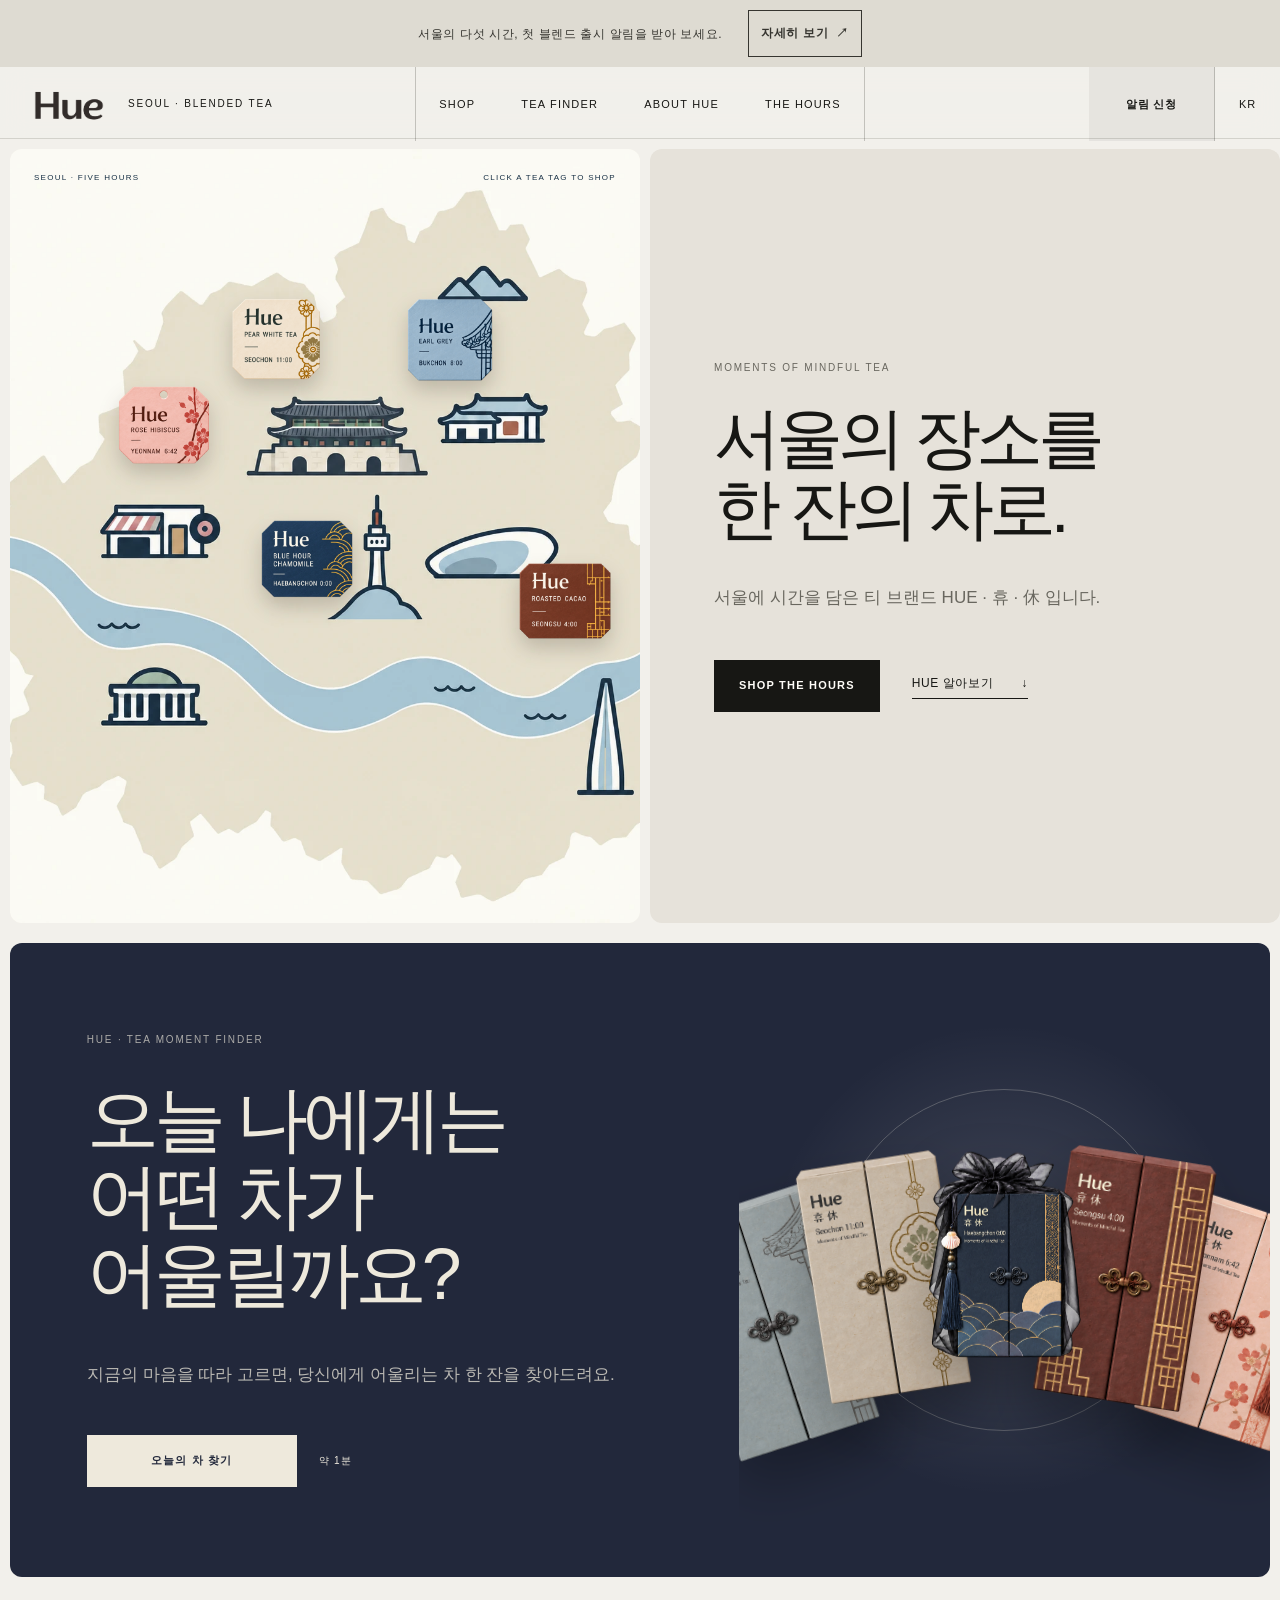
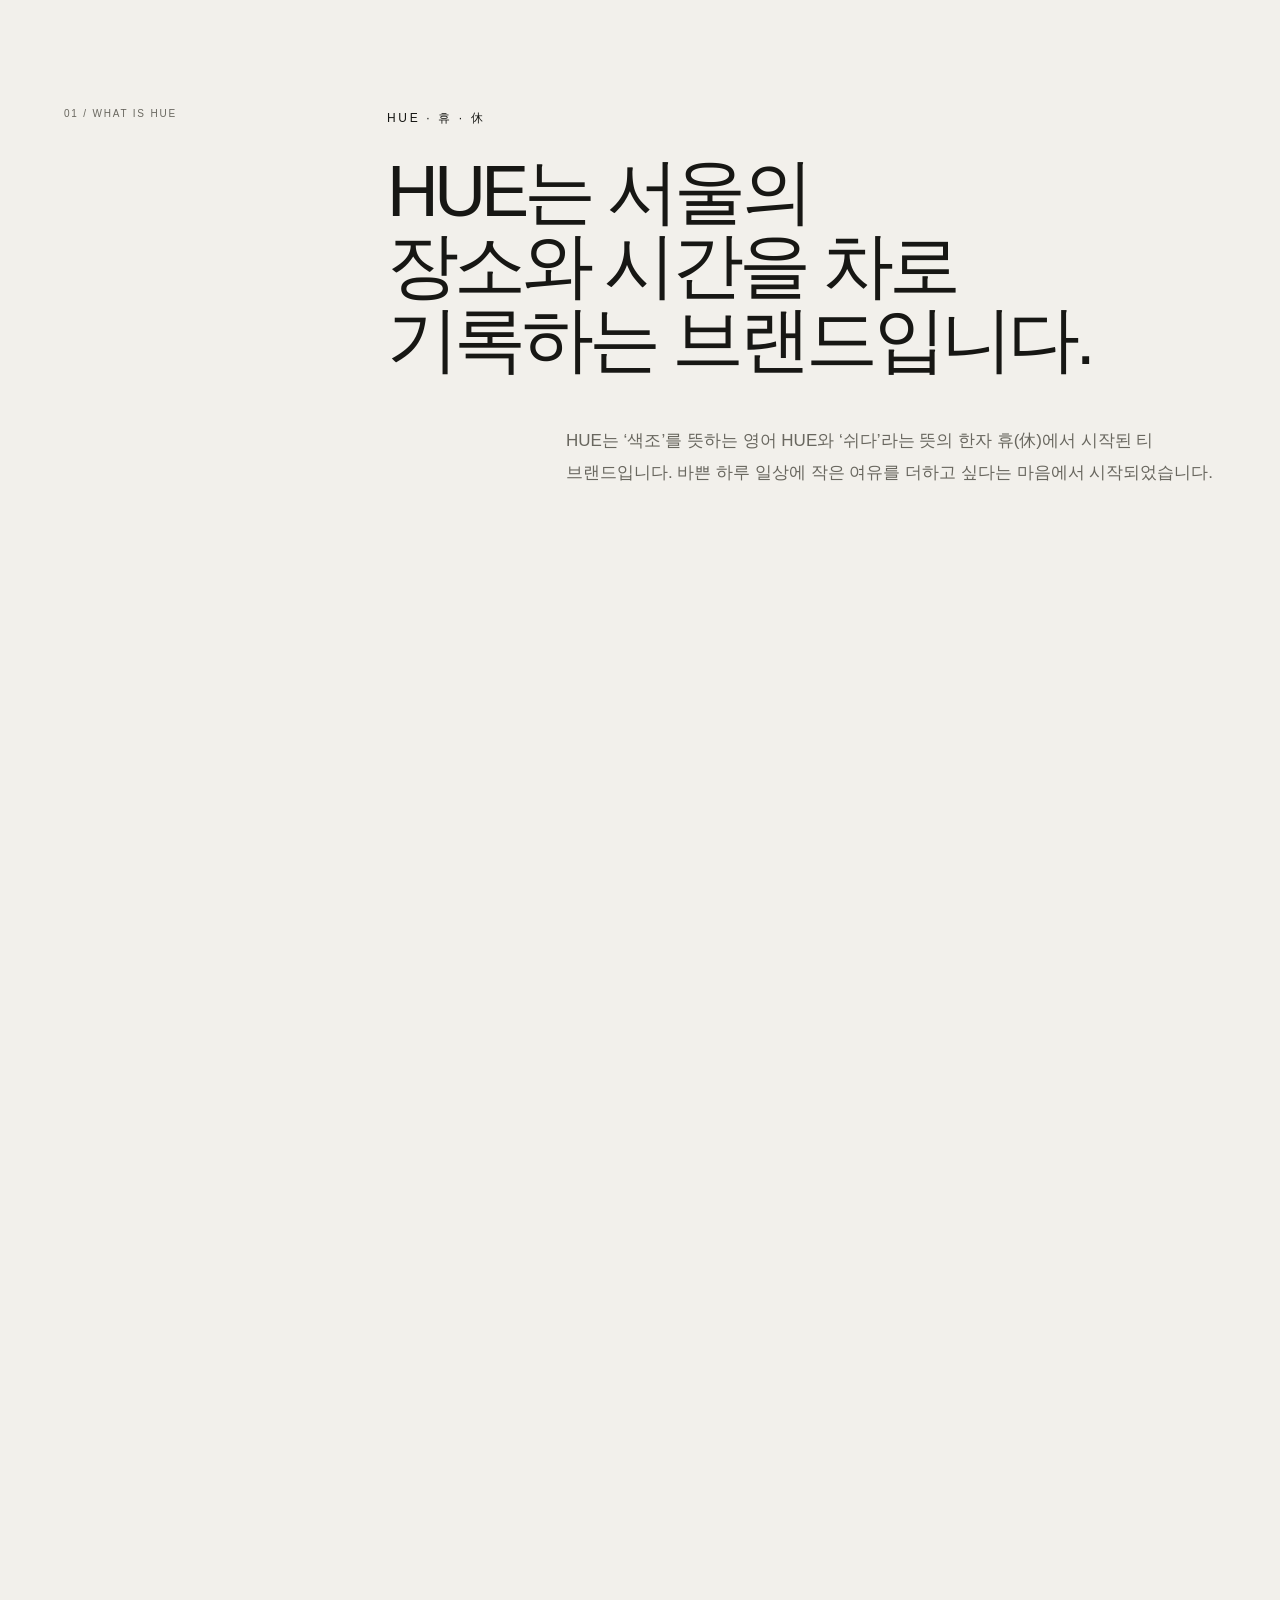
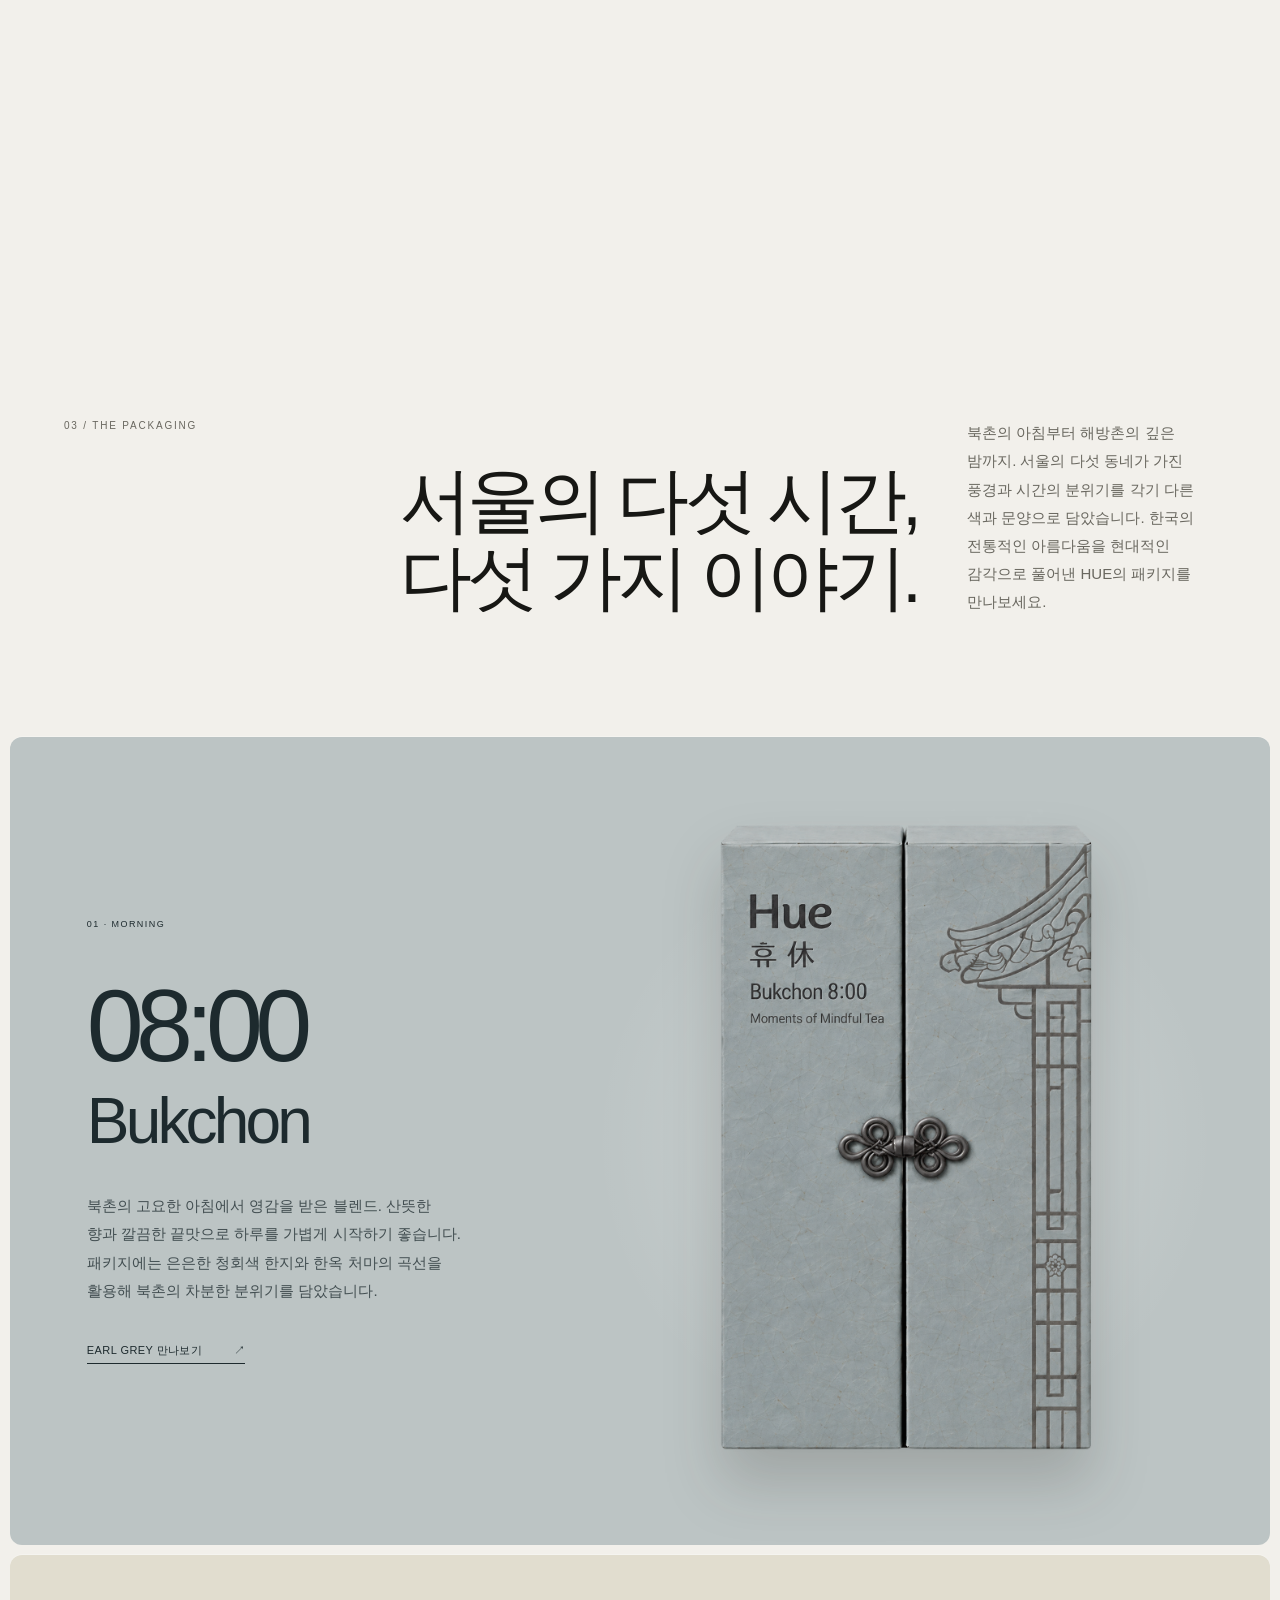
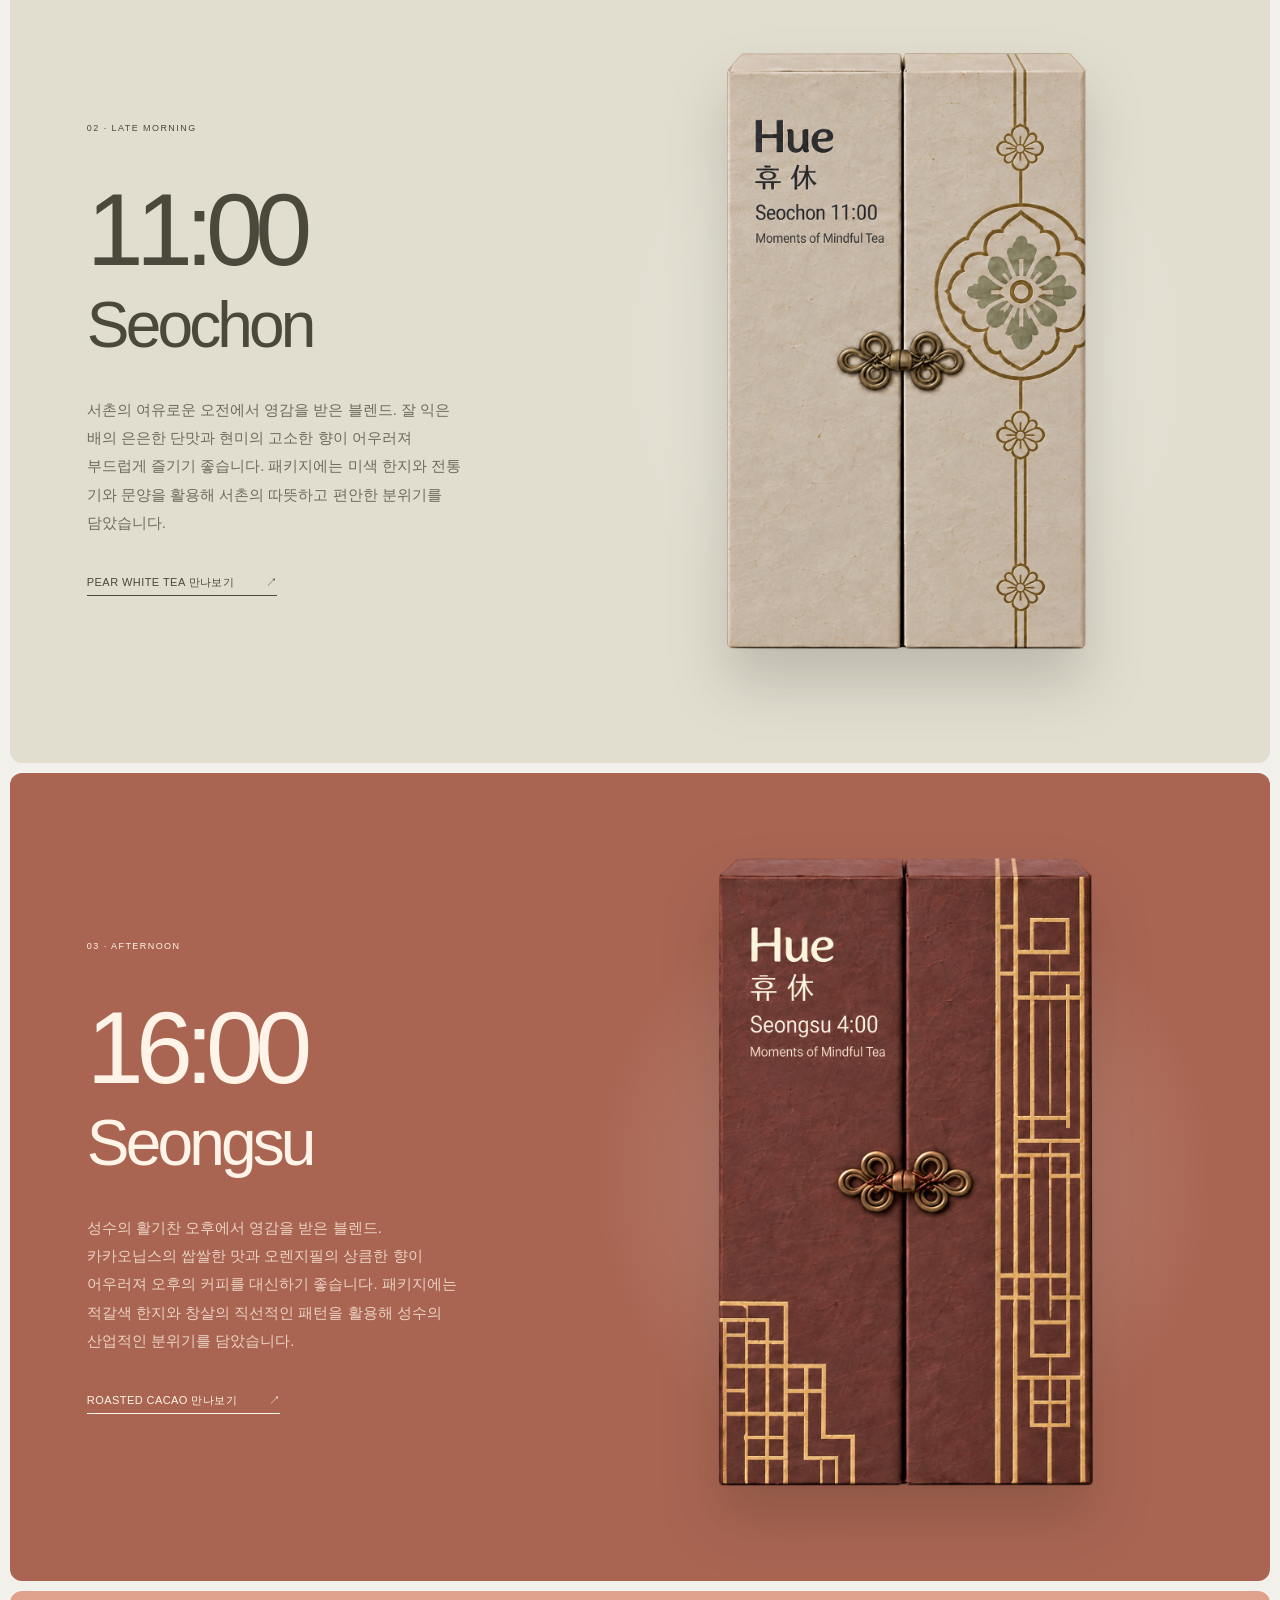
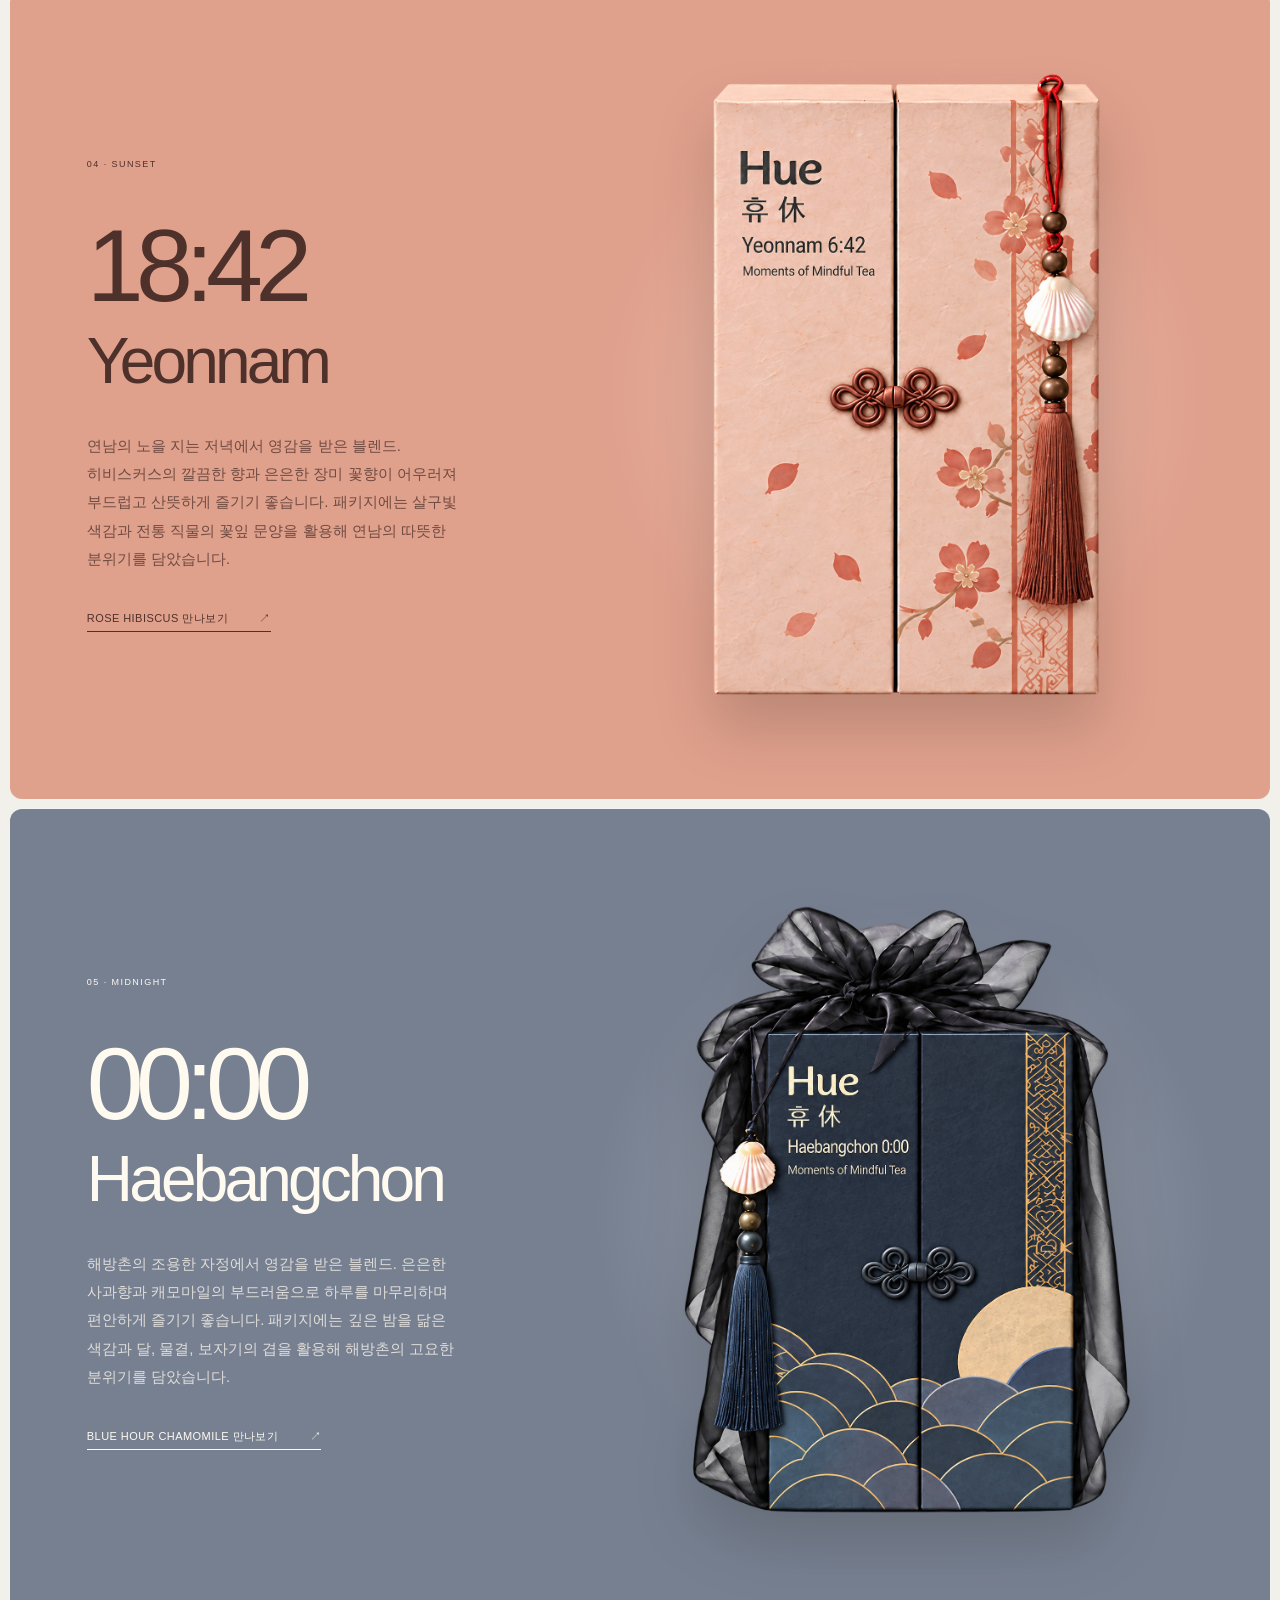
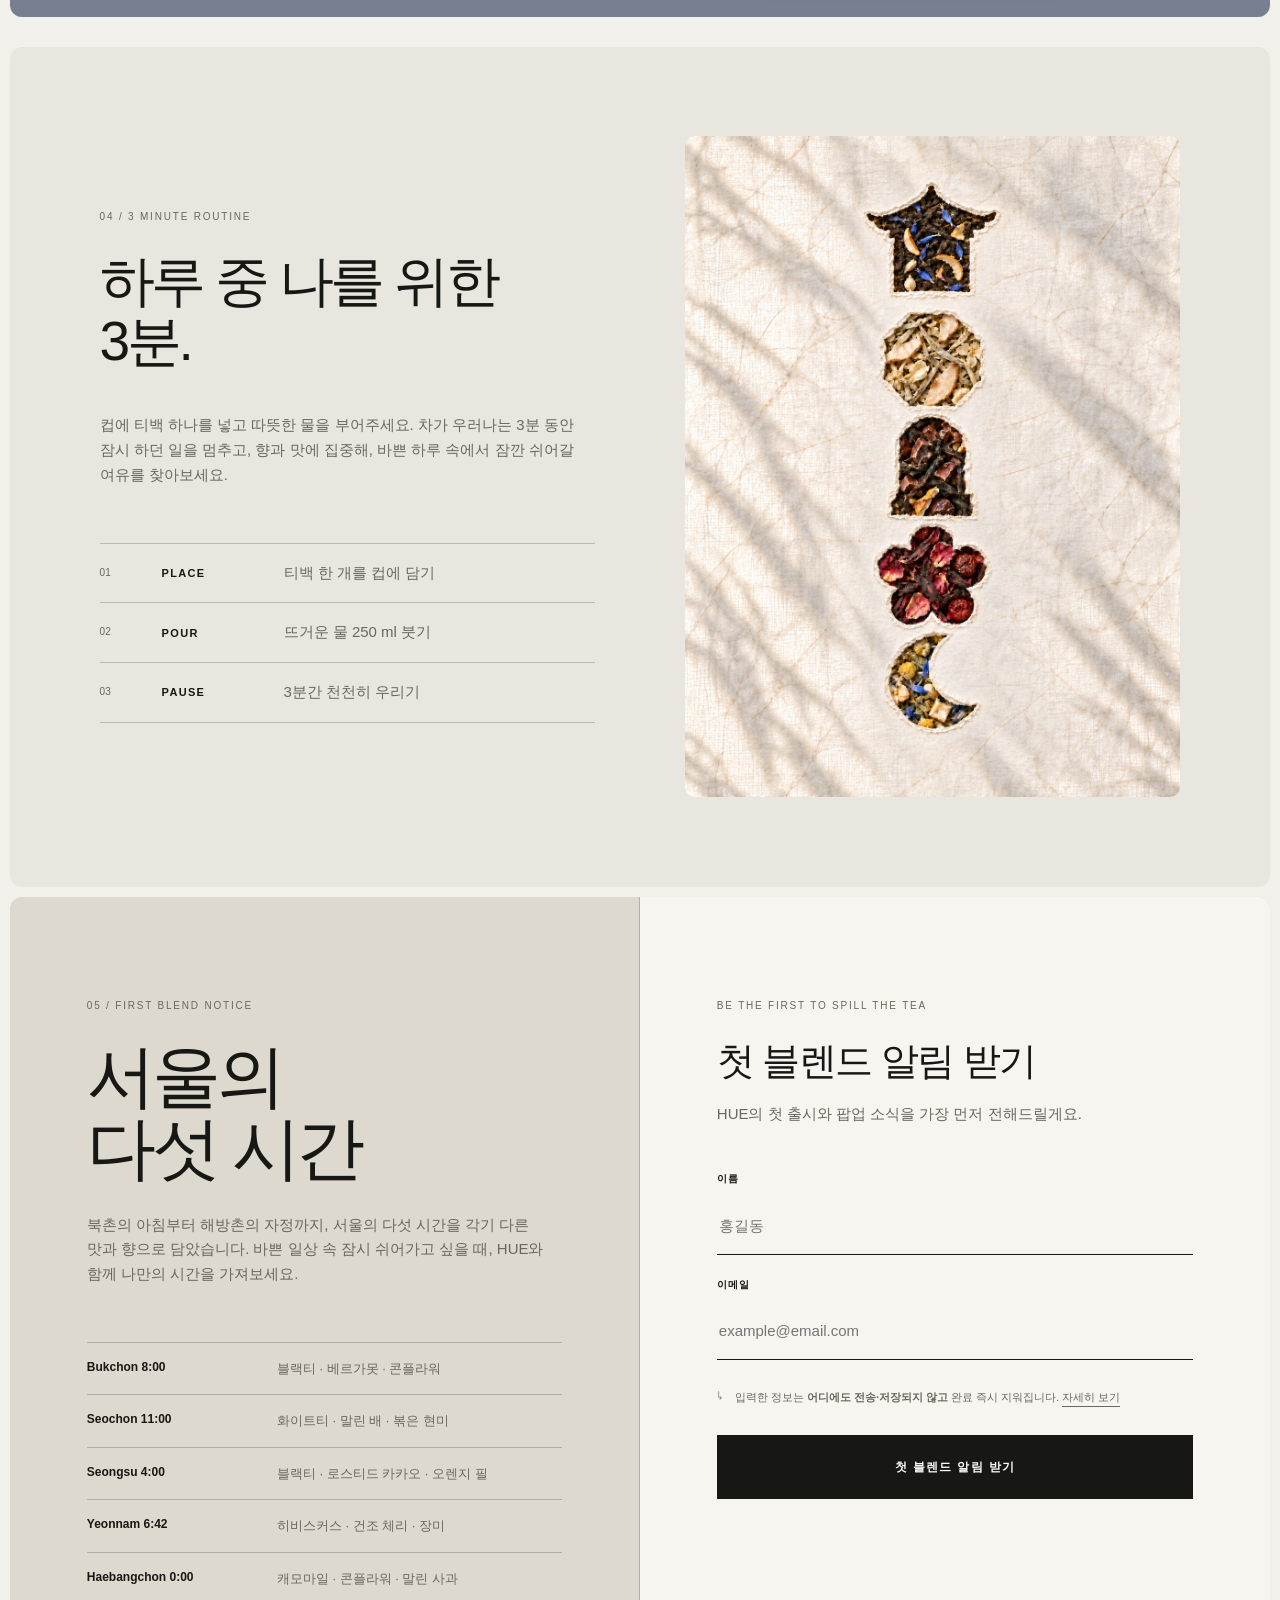
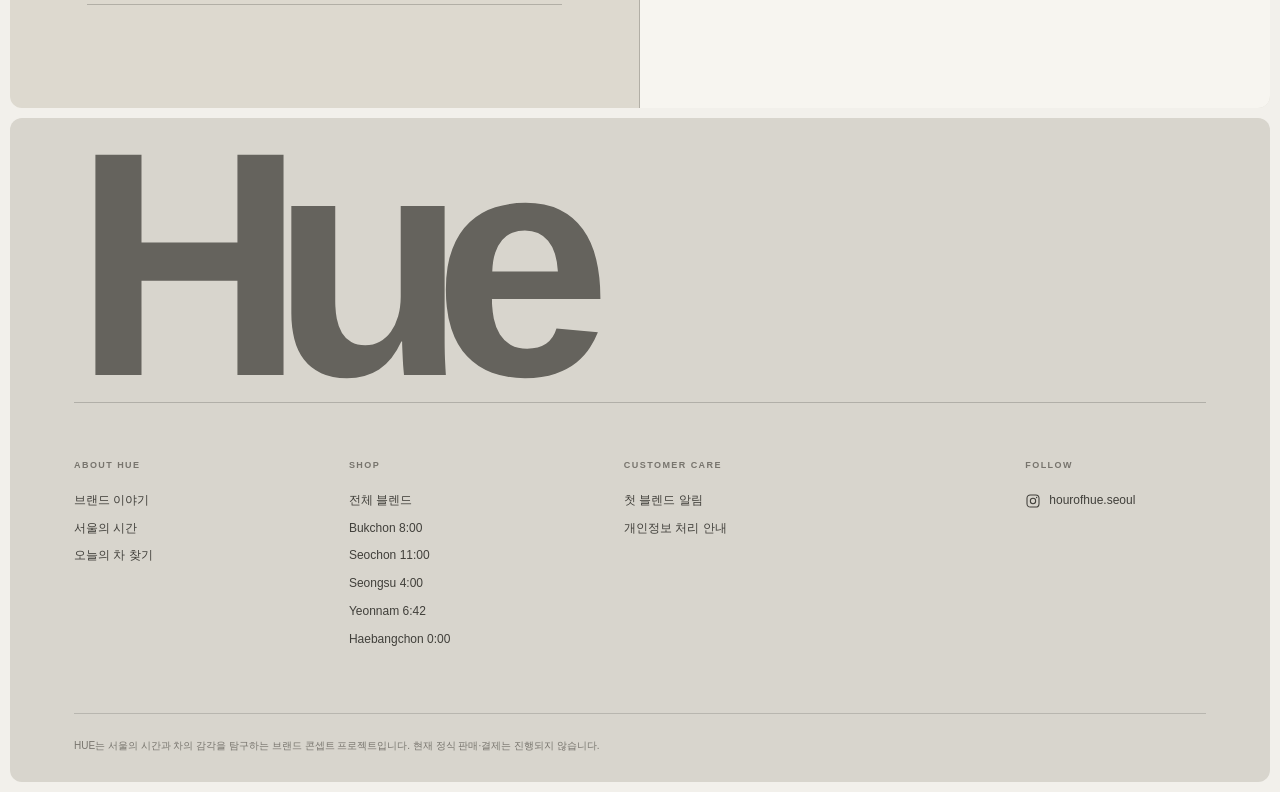
==== commit f0204ec4: "Restore HUE wordmark and update favicon" ====
--- a/index.html
+++ b/index.html
@@ -25,7 +25,7 @@
   <meta property="og:title" content="HUE 휴 | 서울의 시간을 우려내다">
   <meta property="og:description" content="서울의 다섯 동네, 다섯 시간, 다섯 가지 차.">
   <meta property="og:image" content="assets/images/place-bukchon.jpg">
-  <link rel="icon" href="assets/images/hue-logo-dark.png">
+  <link rel="icon" type="image/png" href="assets/images/hue-symbol-dark.png?v=20261102">
   <link rel="stylesheet" href="styles.css?v=20261102-typeflow-3">
   <script src="app.js?v=20261102-quotes" defer></script>
 <!-- Meta Pixel Code -->
@@ -62,7 +62,7 @@
 
   <header class="site-header" data-header>
     <a class="brand" href="index.html" aria-label="HUE 홈">
-      <img src="assets/images/hue-symbol-dark.png" alt="HUE">
+      <img src="assets/images/hue-logo-dark.png" alt="HUE">
       <span>SEOUL · BLENDED TEA</span>
     </a>
     <button class="menu-toggle" type="button" aria-expanded="false" aria-controls="site-nav"><span></span><span></span><span class="sr-only">메뉴 열기</span></button>
--- a/styles.css
+++ b/styles.css
@@ -1661,13 +1661,6 @@
 }
 
 /* 2026-11-02 · Header symbol, quotation rhythm and ritual title */
-.brand img {
-  width: 44px;
-  height: 44px;
-  object-fit: contain;
-  object-position: center;
-}
-
 .ritual-copy h2 {
   margin-bottom: 42px;
   font-size: clamp(44px,4.3vw,68px);
@@ -1710,8 +1703,6 @@
 .quote-mark-close { align-self: end; transform: translateY(-.02em); }
 
 @media (max-width: 820px) {
-  .brand img { width: 38px; height: 38px; }
-
   .ritual-copy h2 {
     margin-bottom: 36px;
     font-size: clamp(36px,10.5vw,52px);
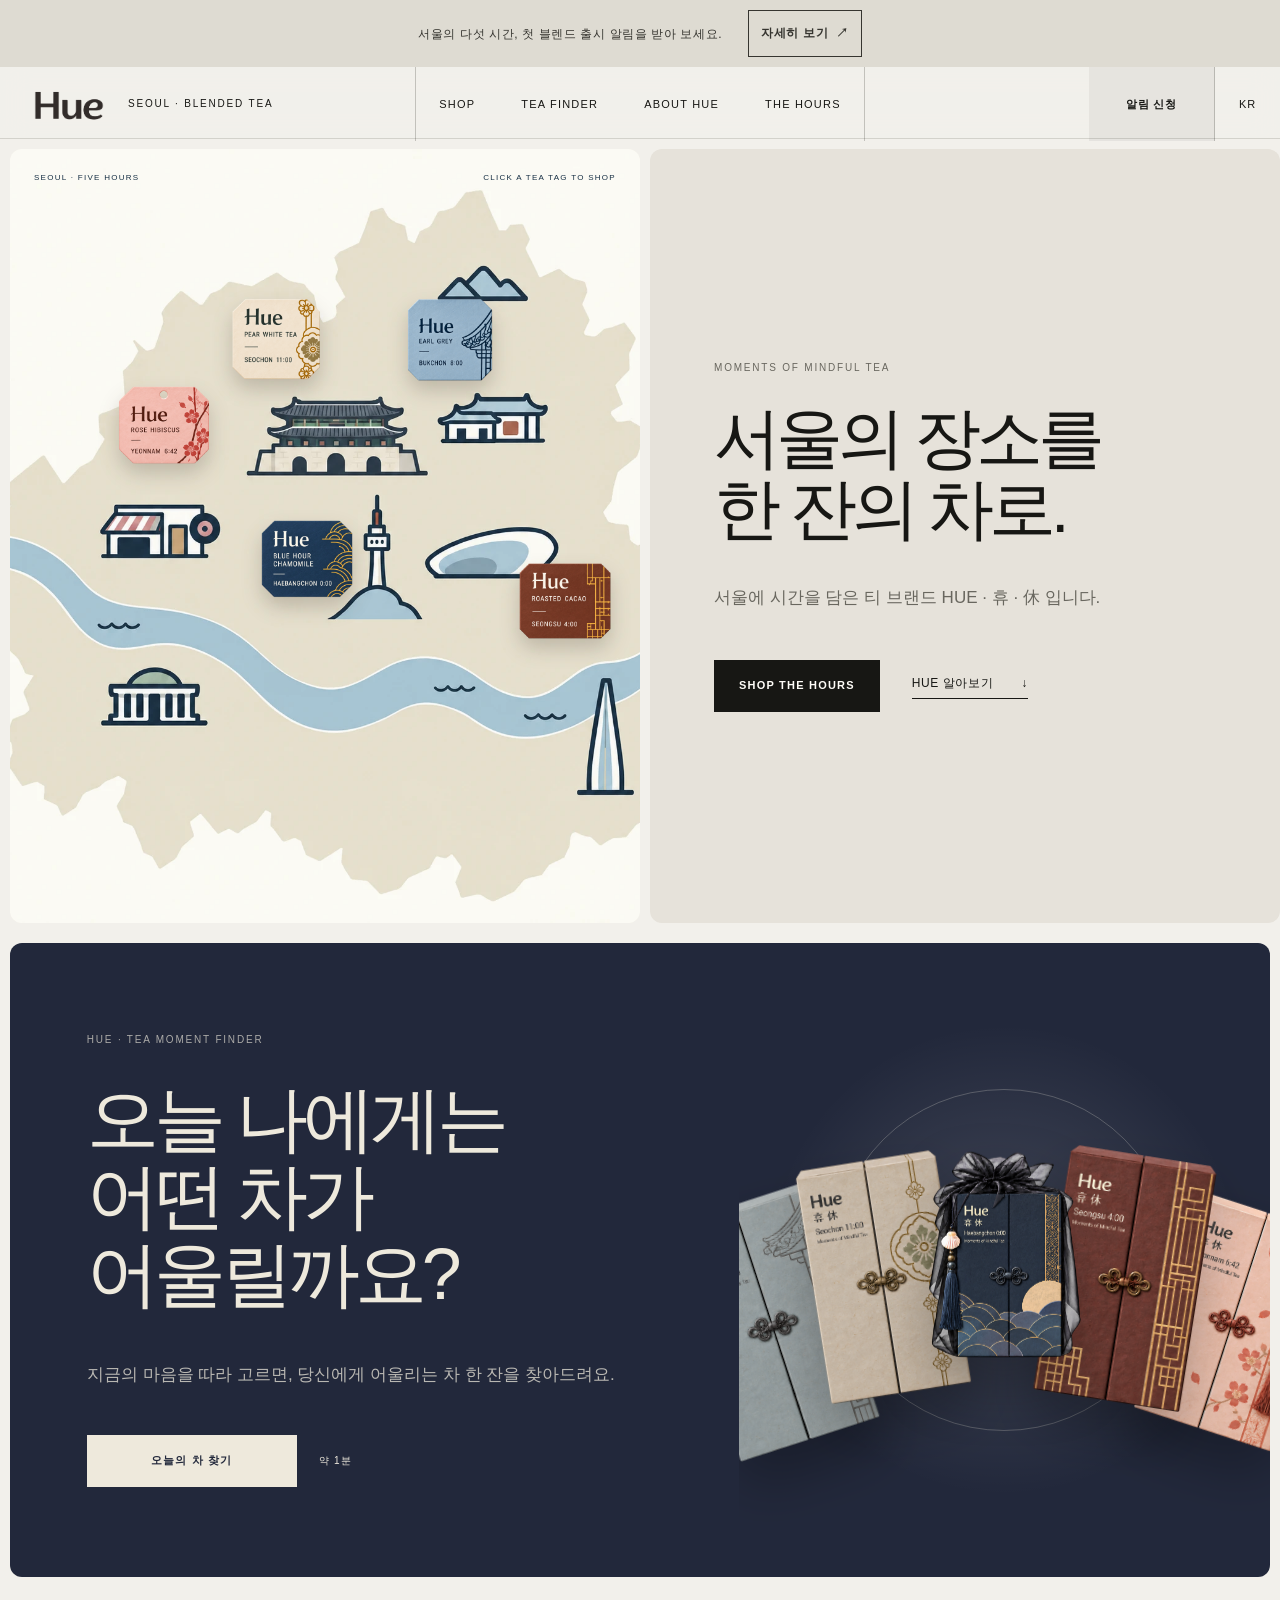
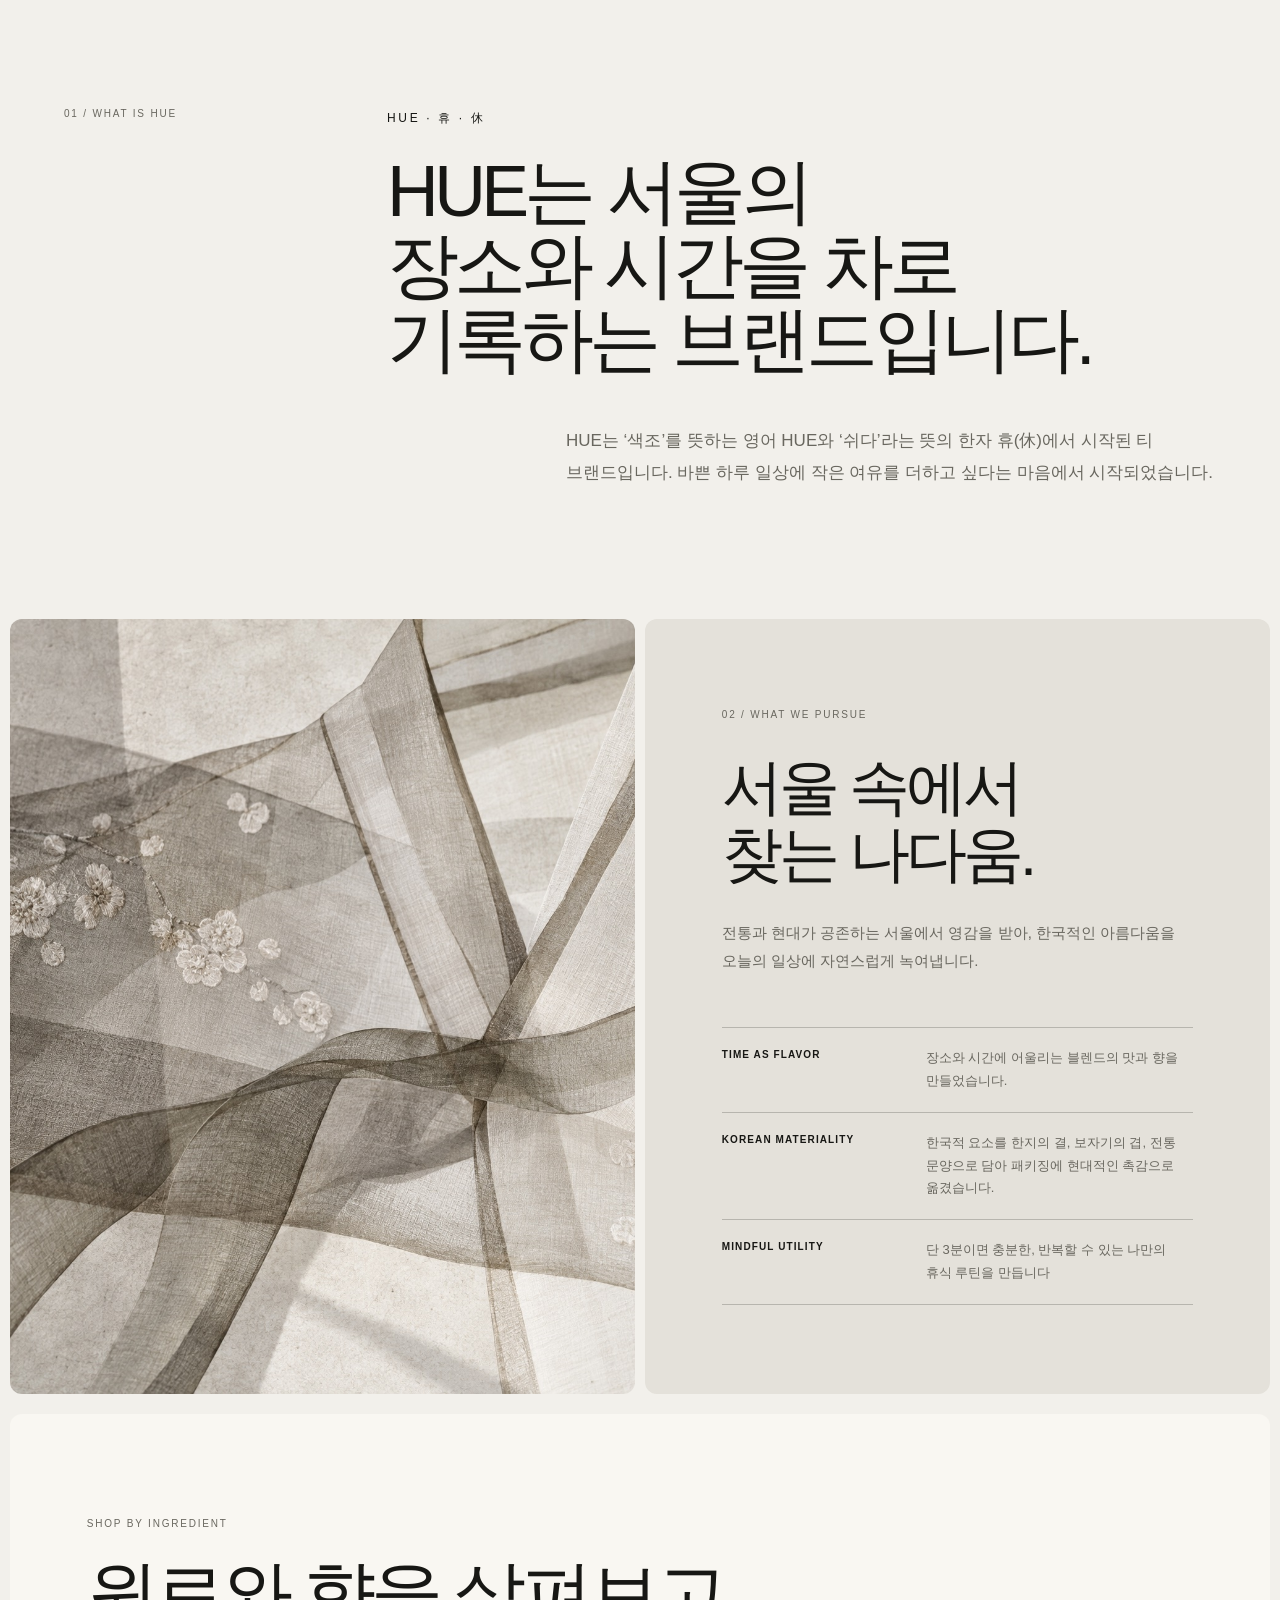
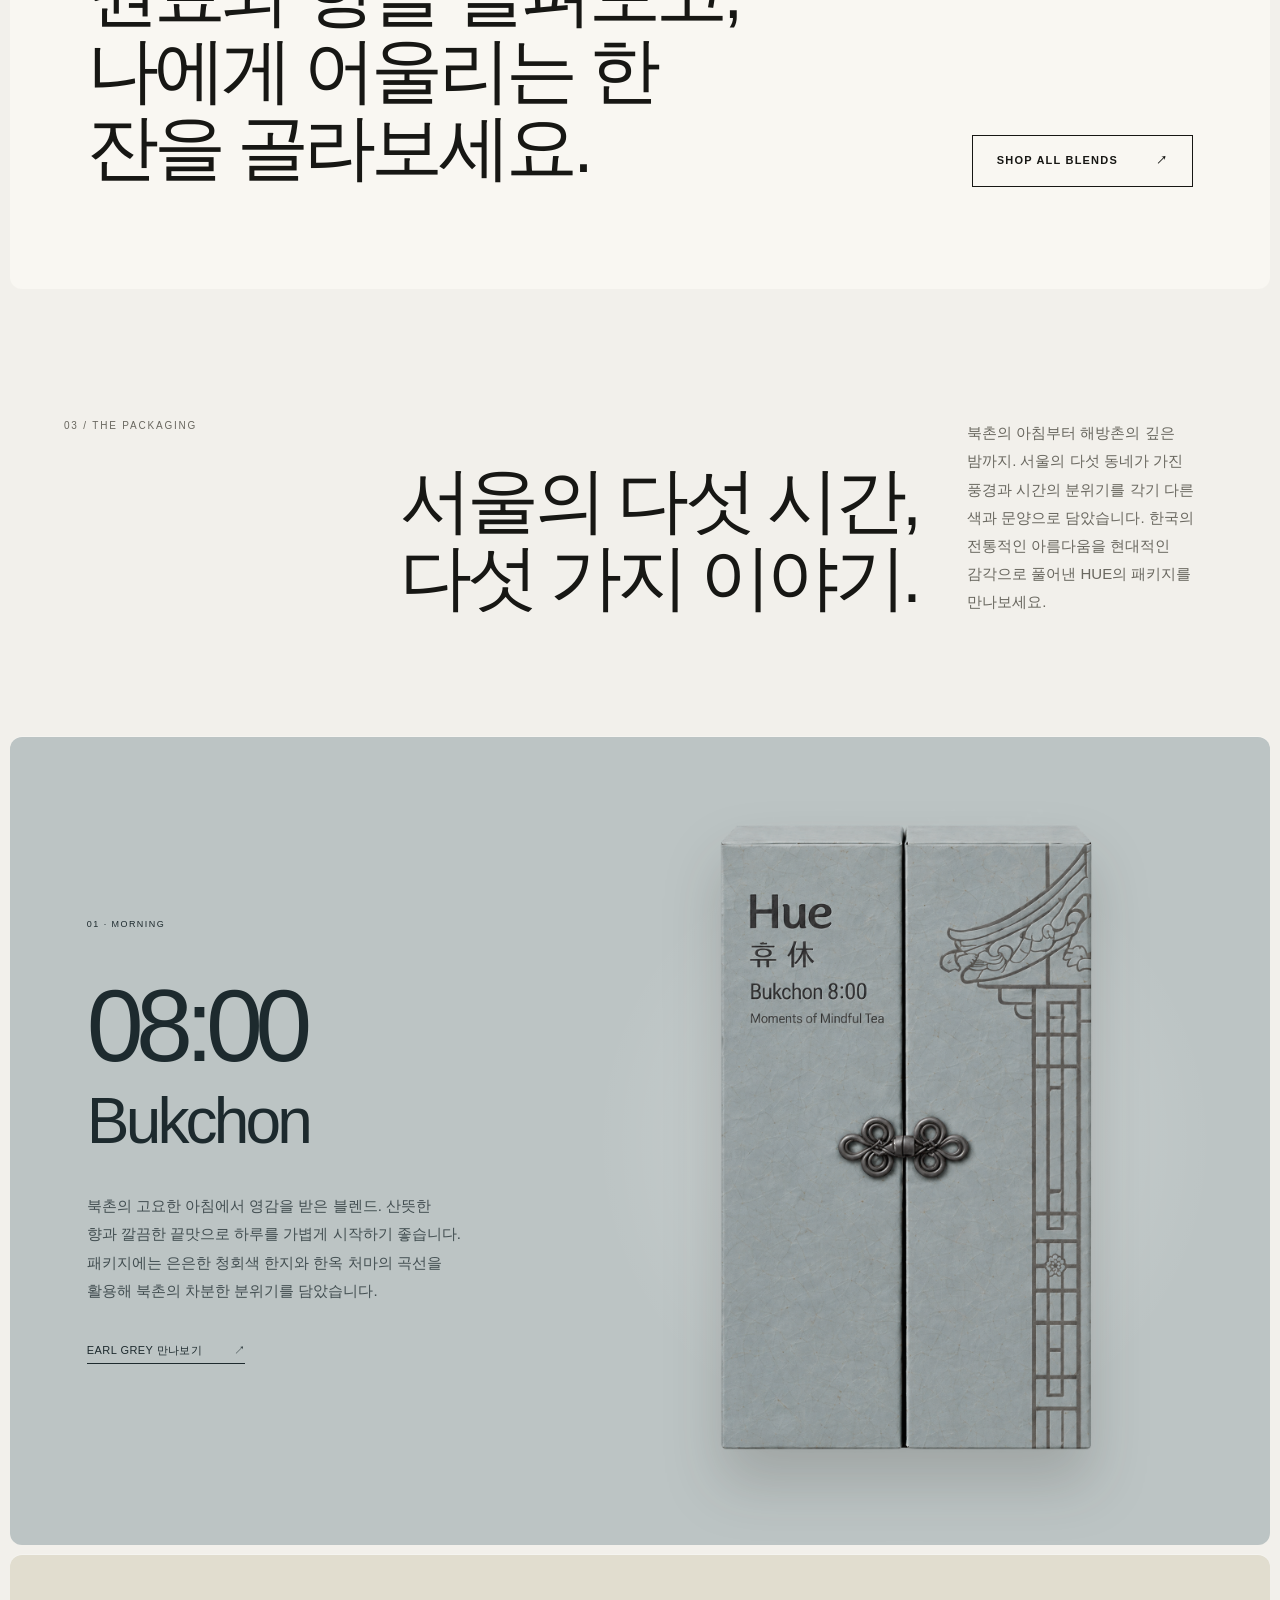
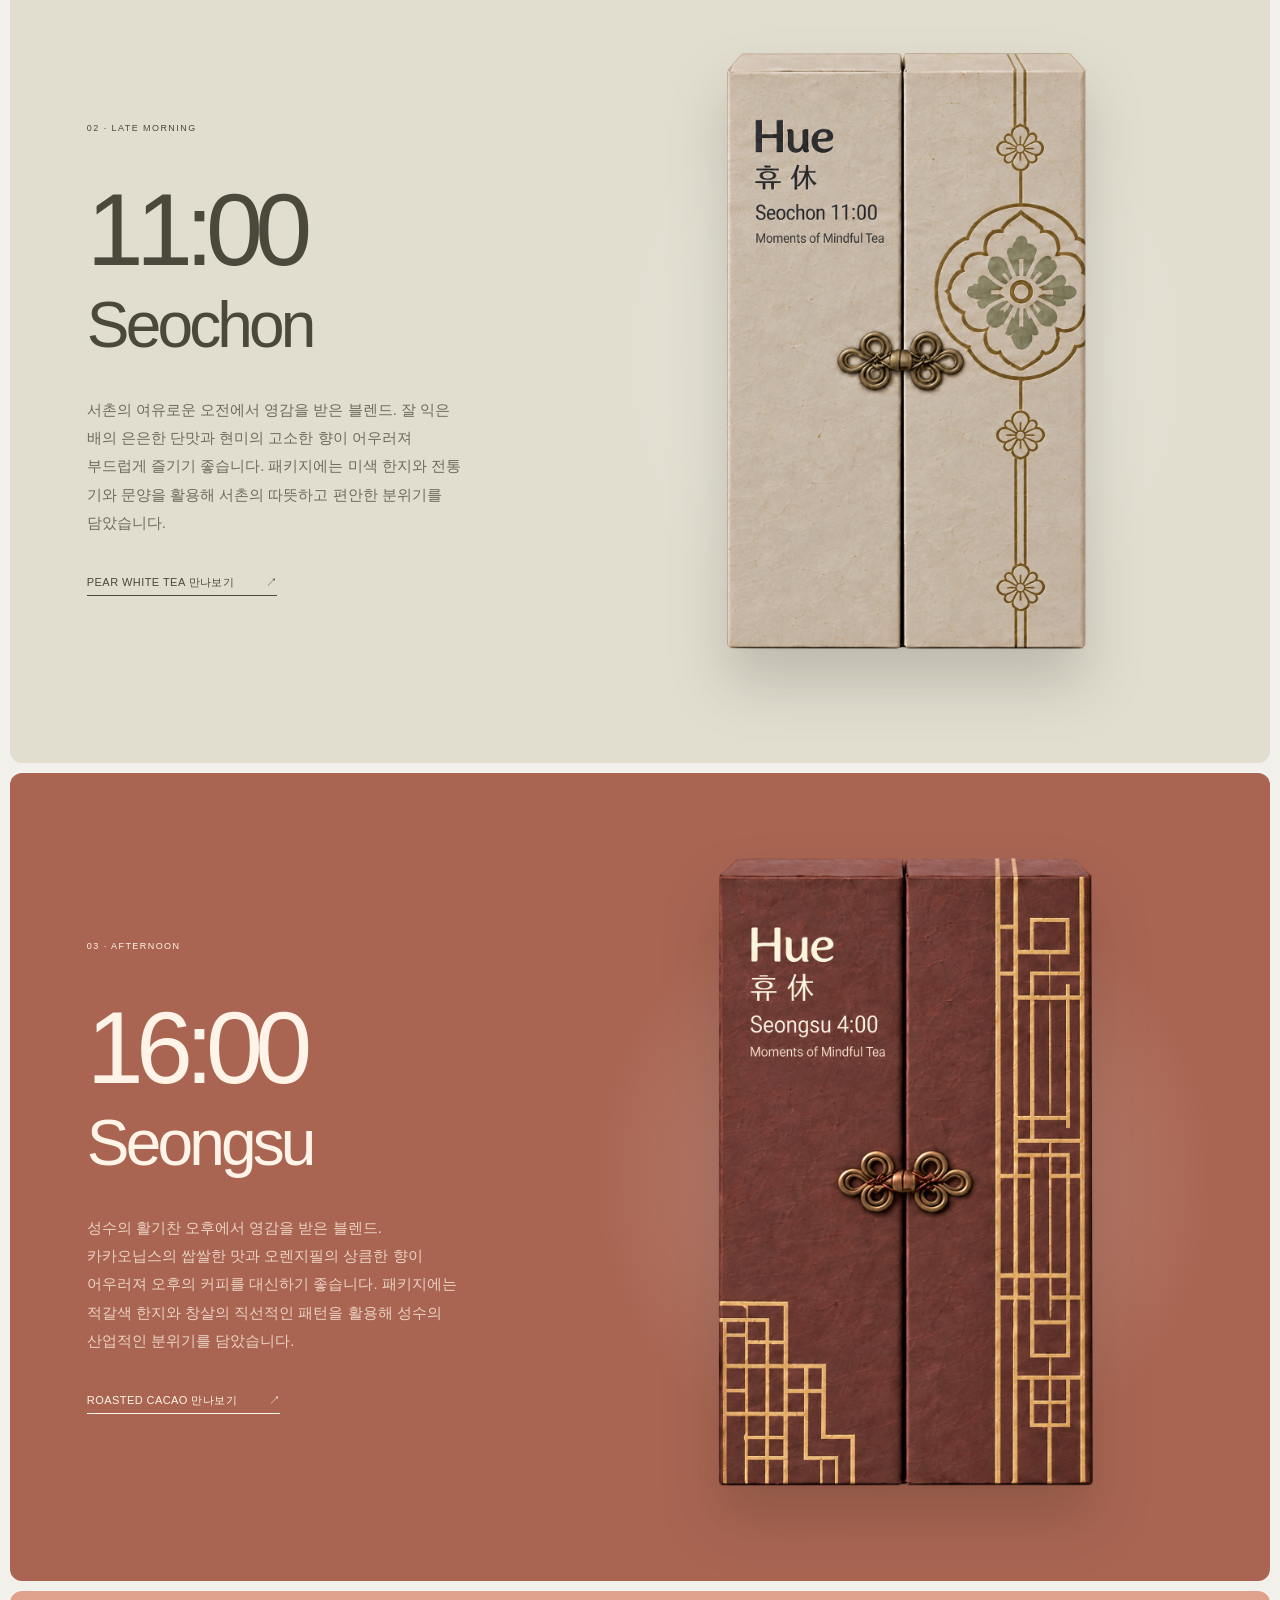
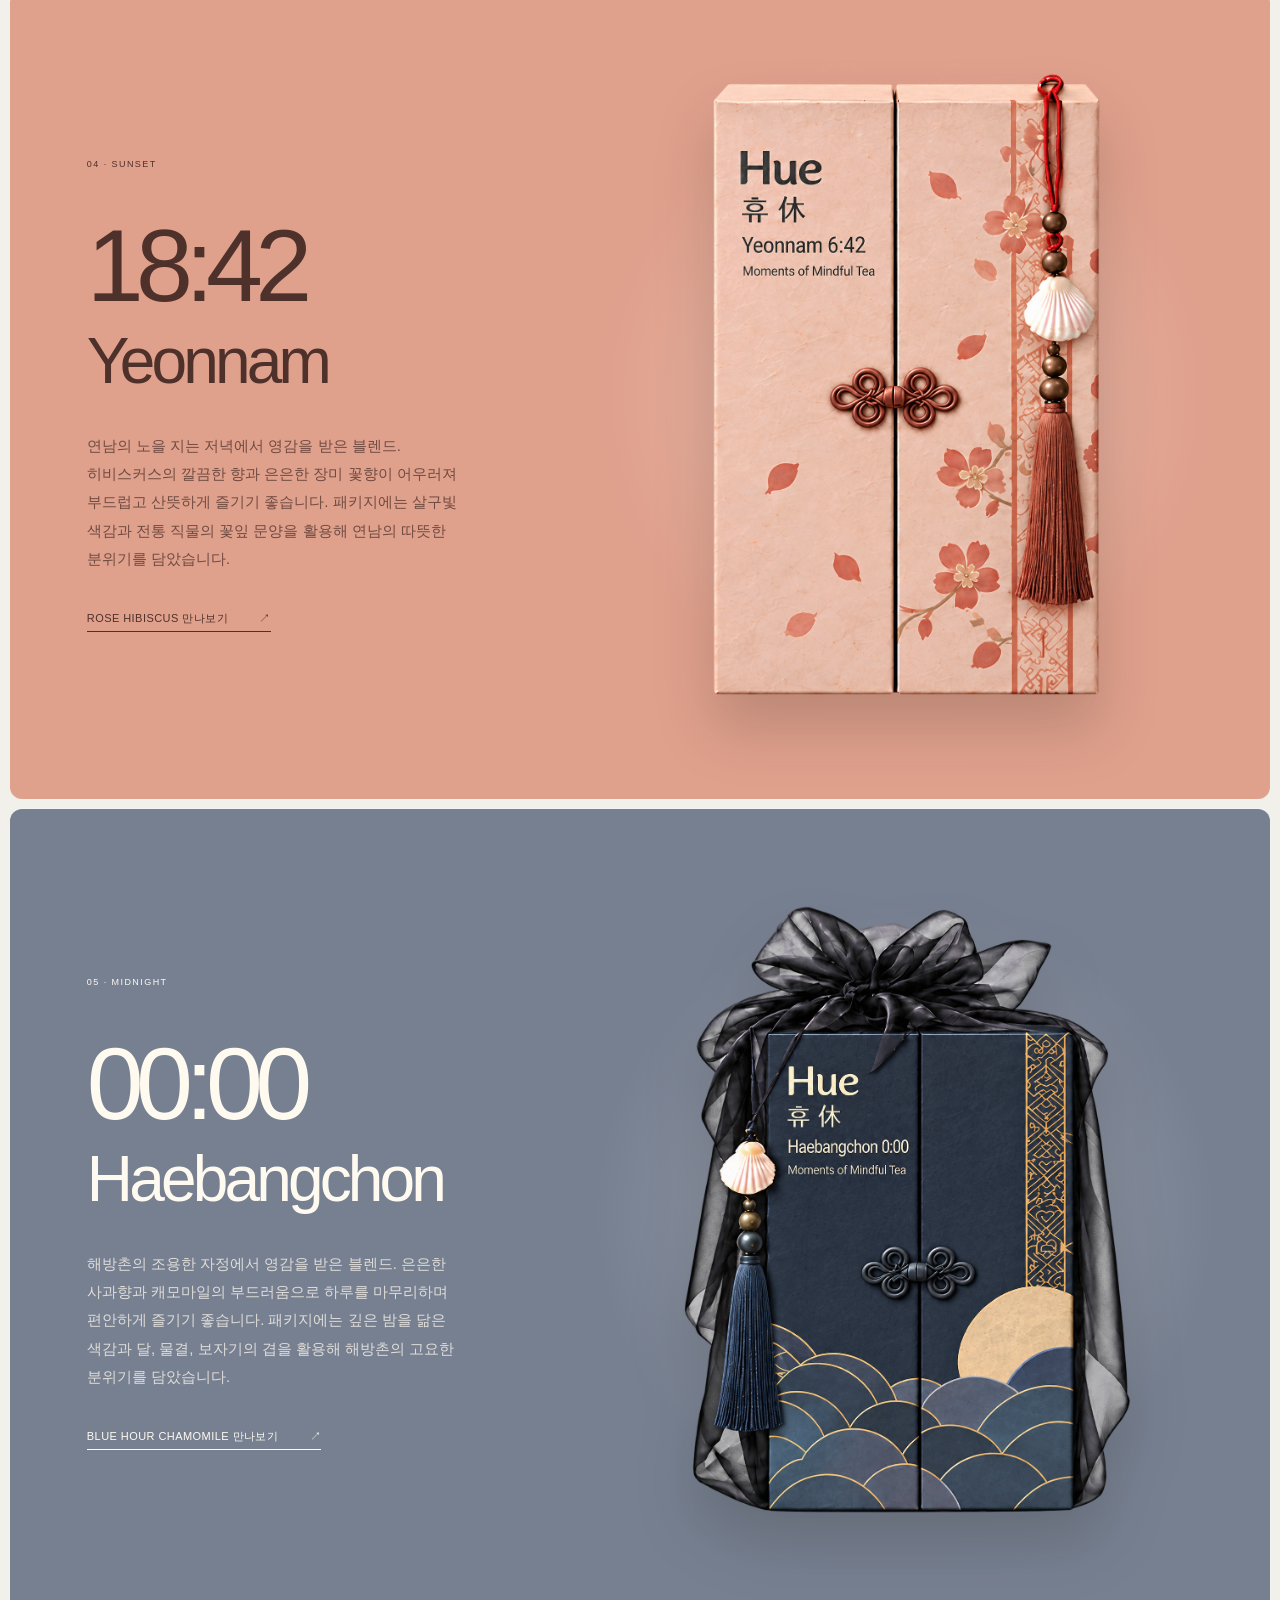
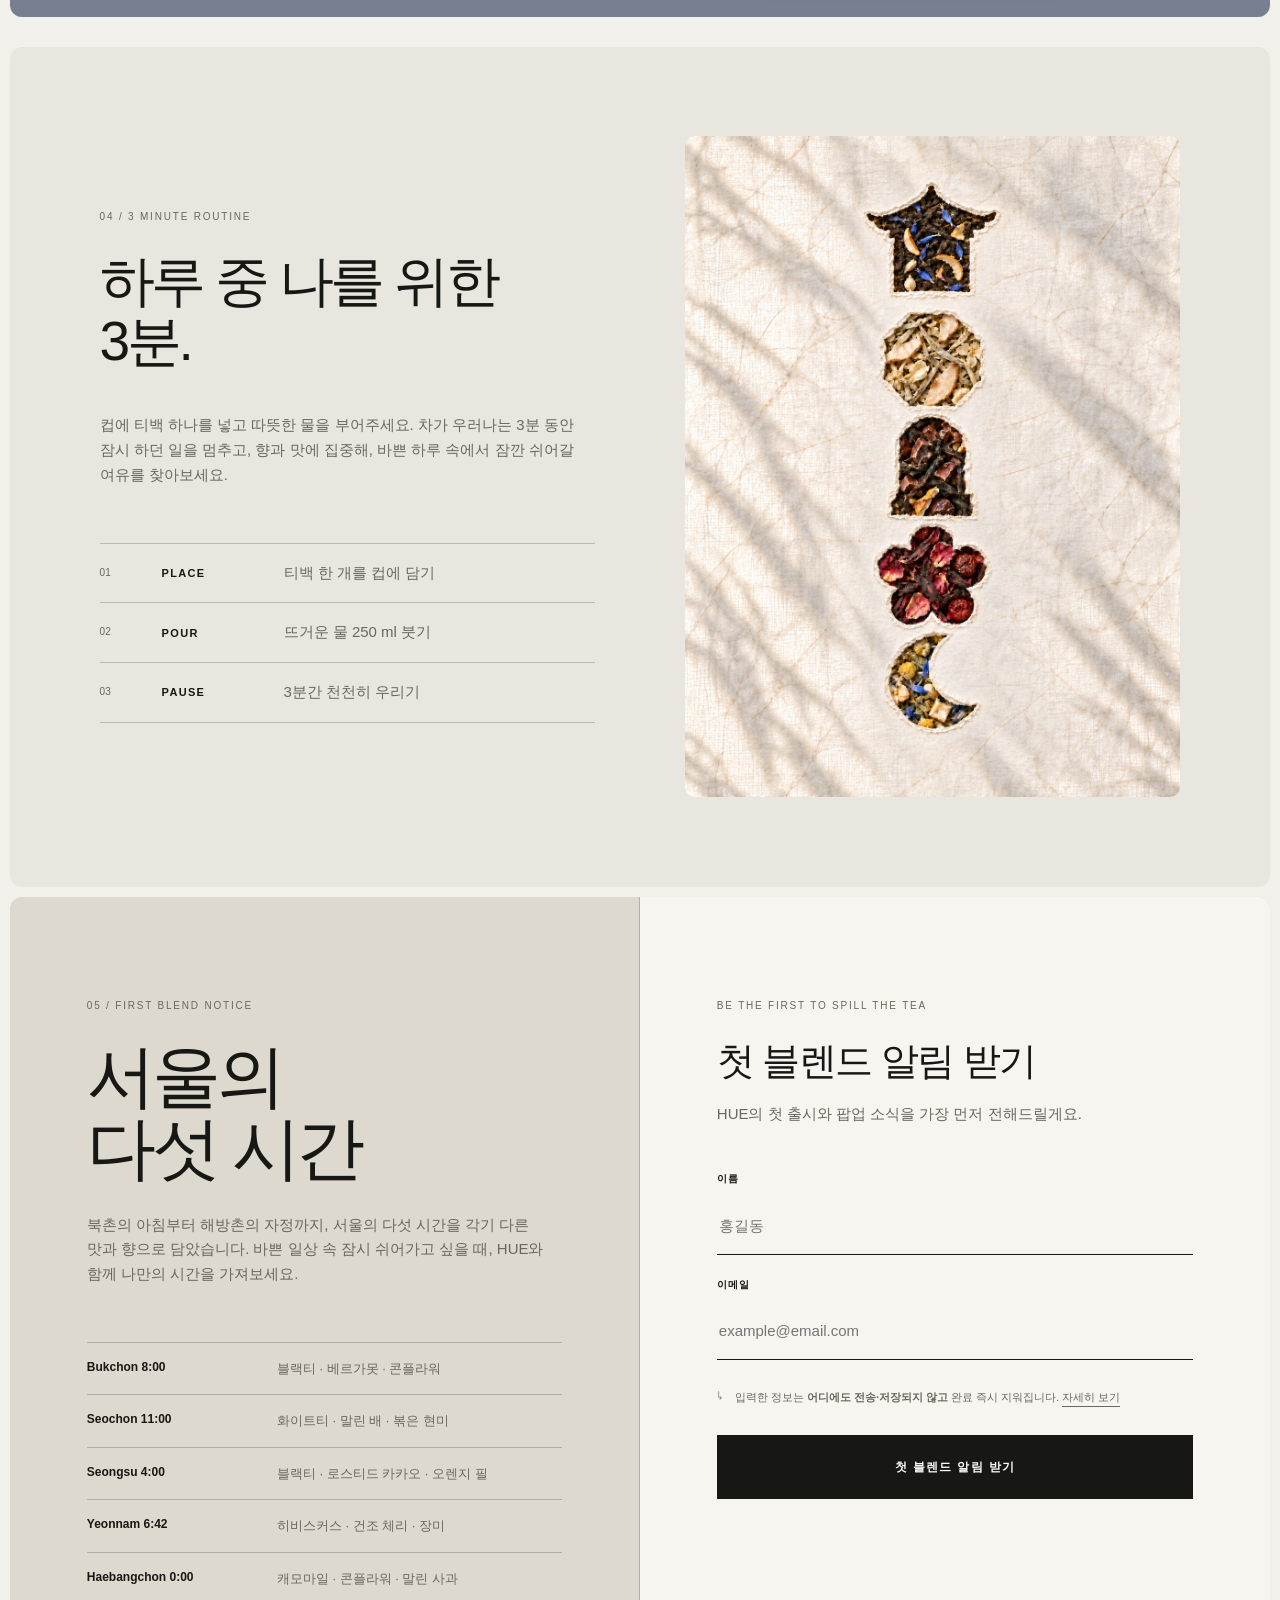
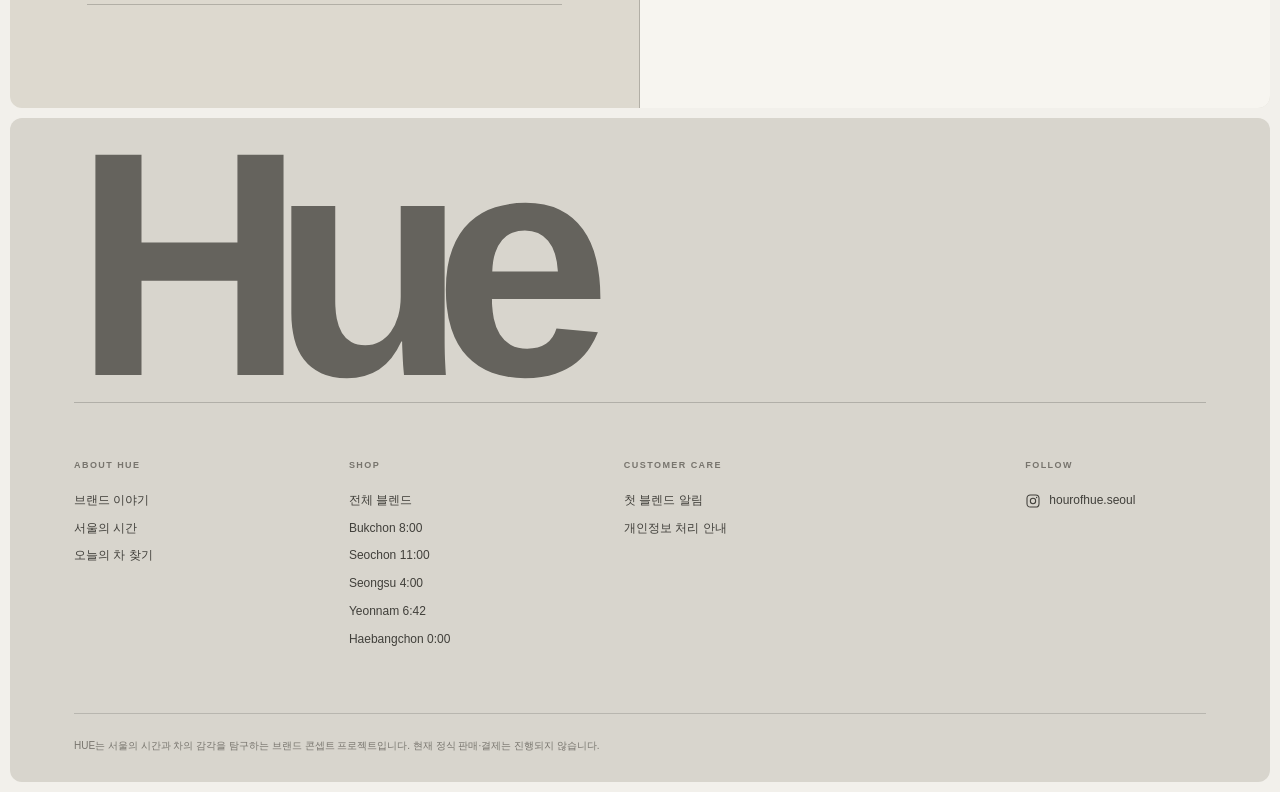
==== commit 97992c40: "Log lead completions to Apps Script" ====
--- a/index.html
+++ b/index.html
@@ -26,7 +26,8 @@
   <meta property="og:description" content="서울의 다섯 동네, 다섯 시간, 다섯 가지 차.">
   <meta property="og:image" content="assets/images/place-bukchon.jpg">
   <link rel="icon" type="image/png" href="assets/images/hue-symbol-dark.png?v=20261102">
-  <link rel="stylesheet" href="styles.css?v=20261102-typeflow-3">
+  <link rel="stylesheet" href="styles.css?v=20261102-typeflow-4">
+  <script src="assets/lead-log.js"></script>
   <script src="app.js?v=20261102-quotes" defer></script>
 <!-- Meta Pixel Code -->
 <script>
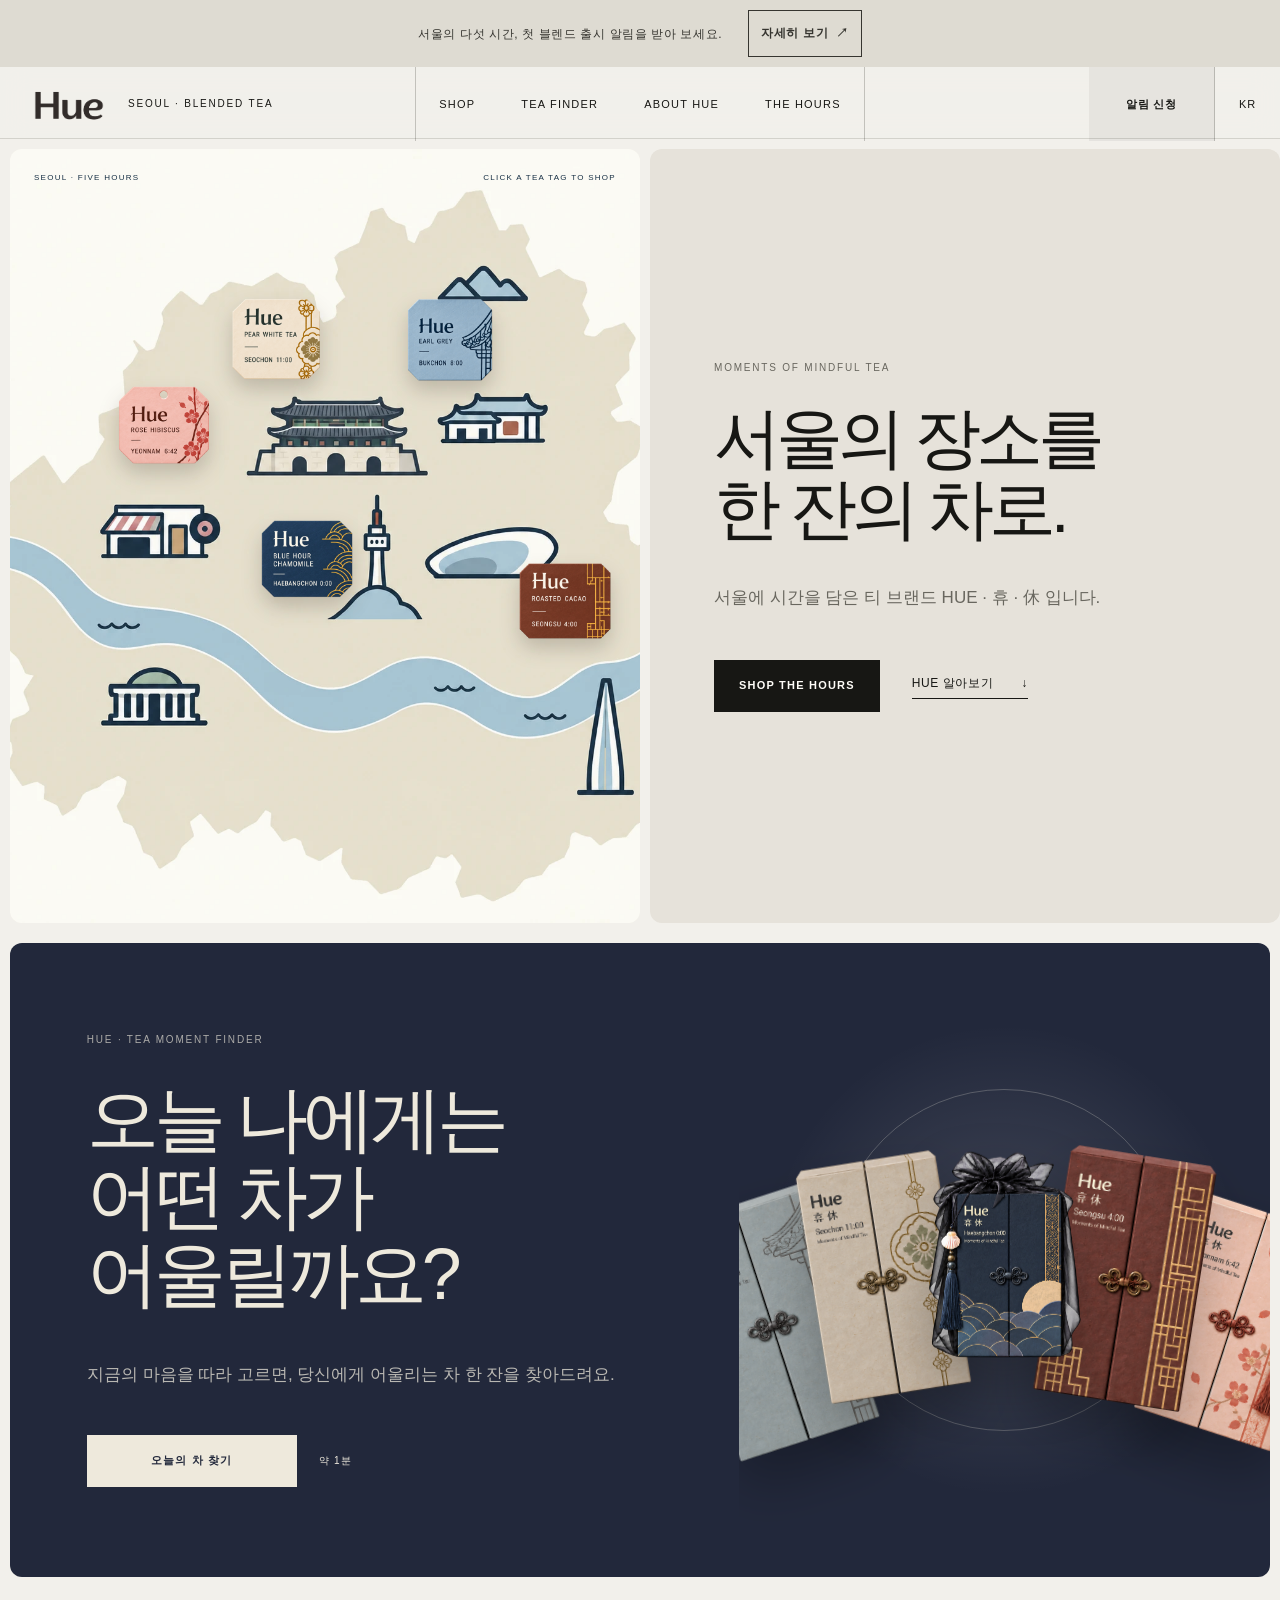
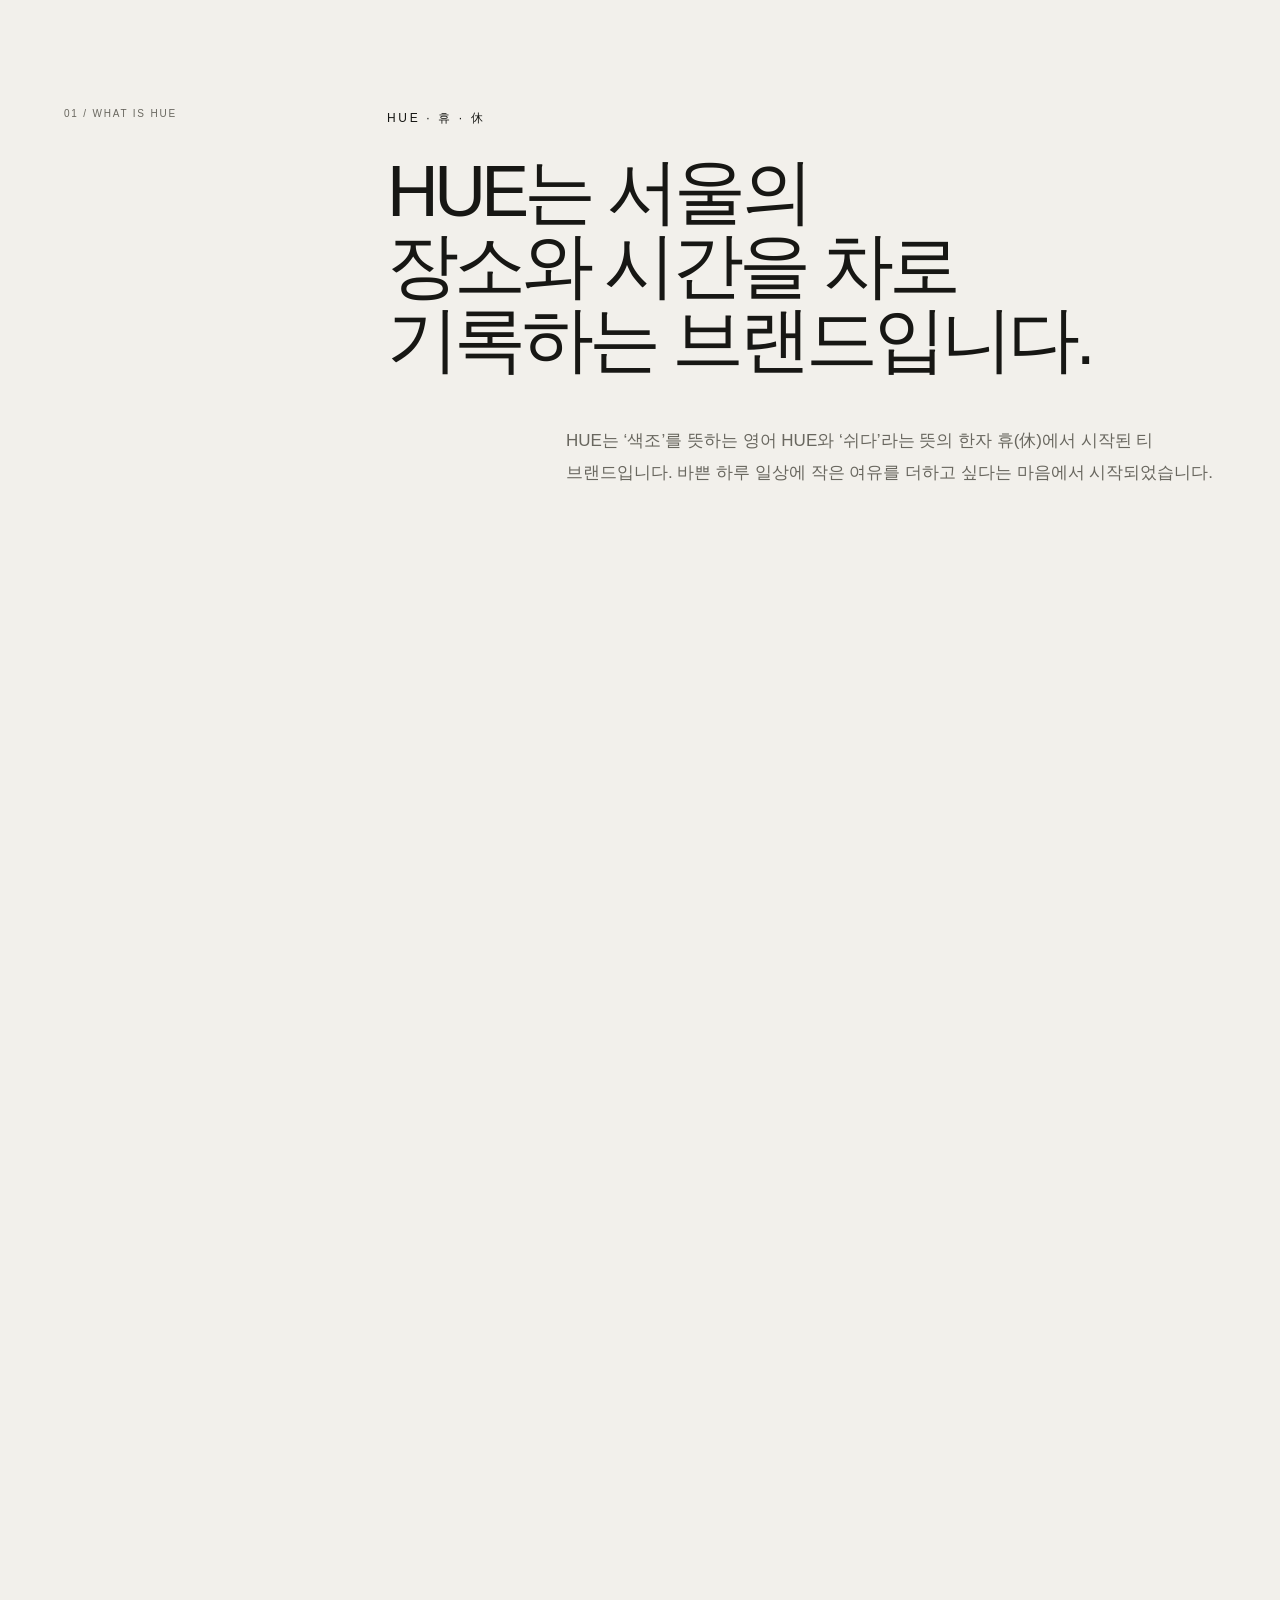
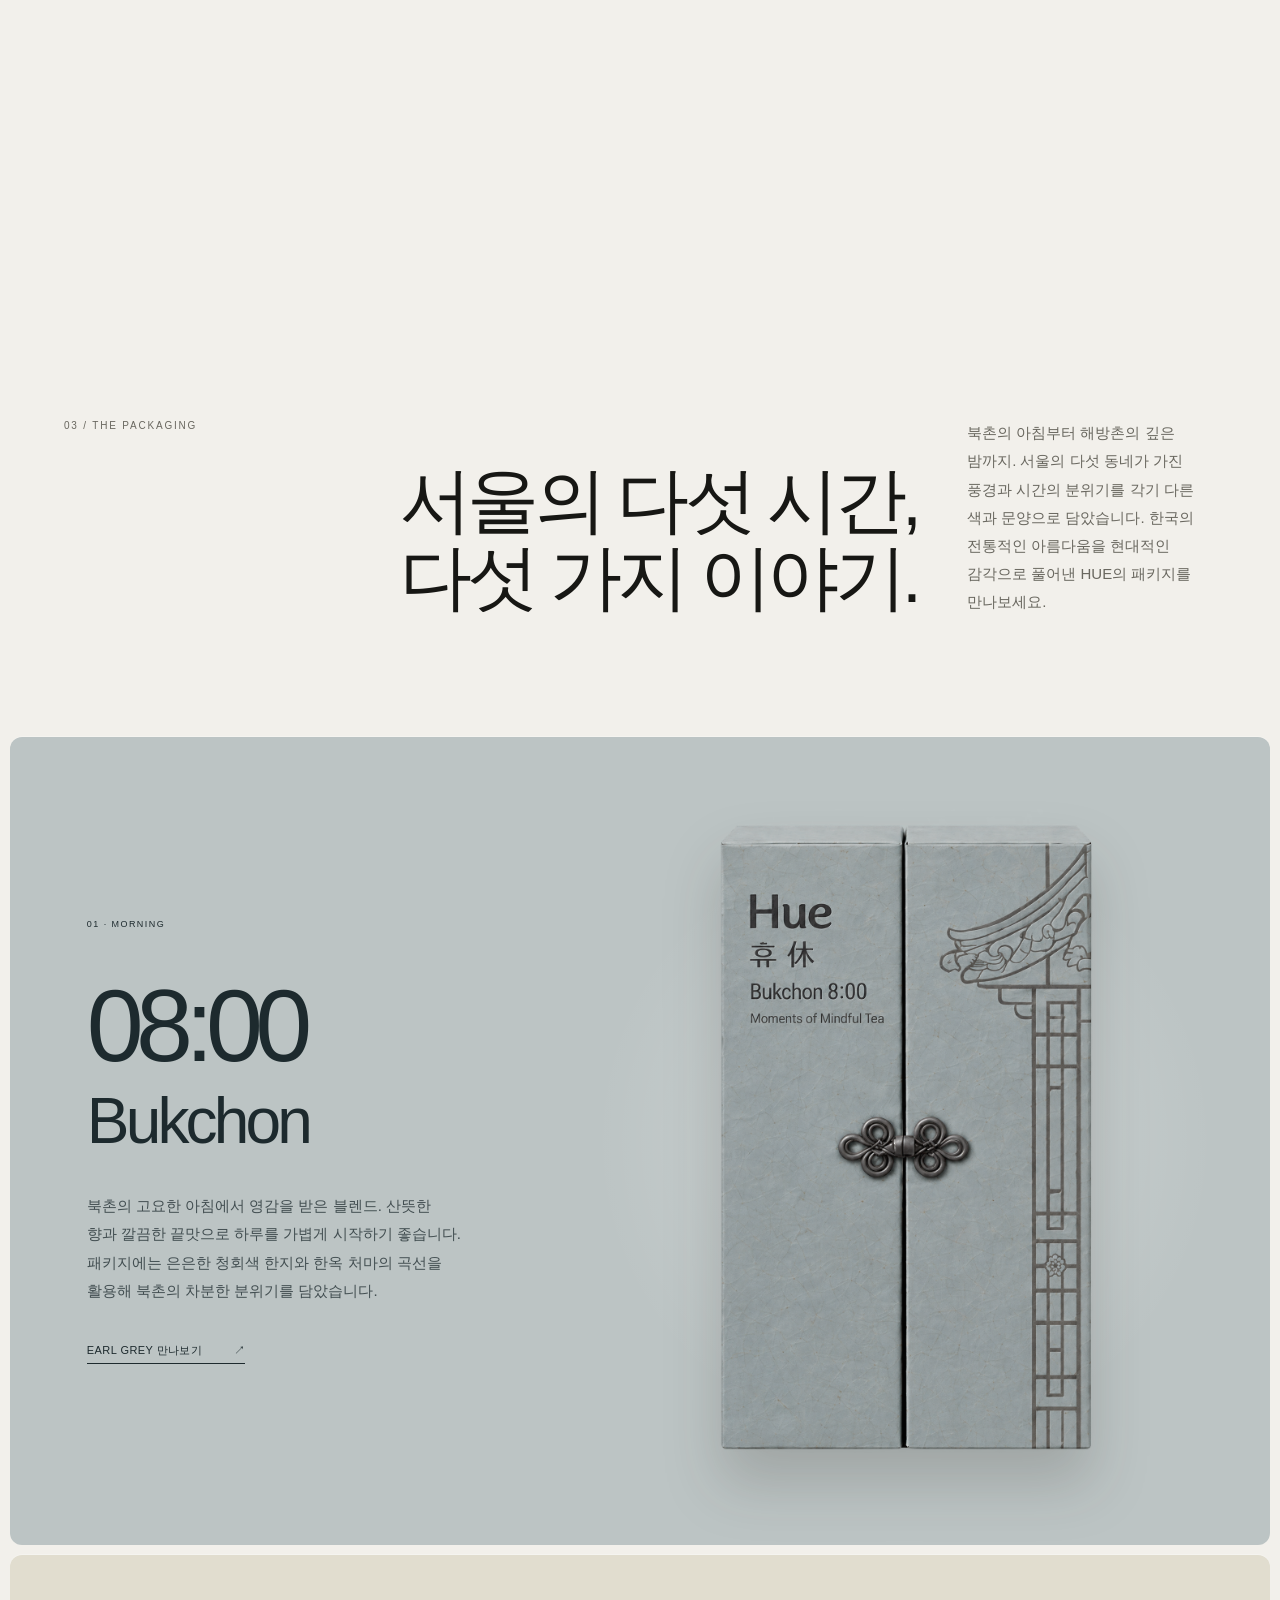
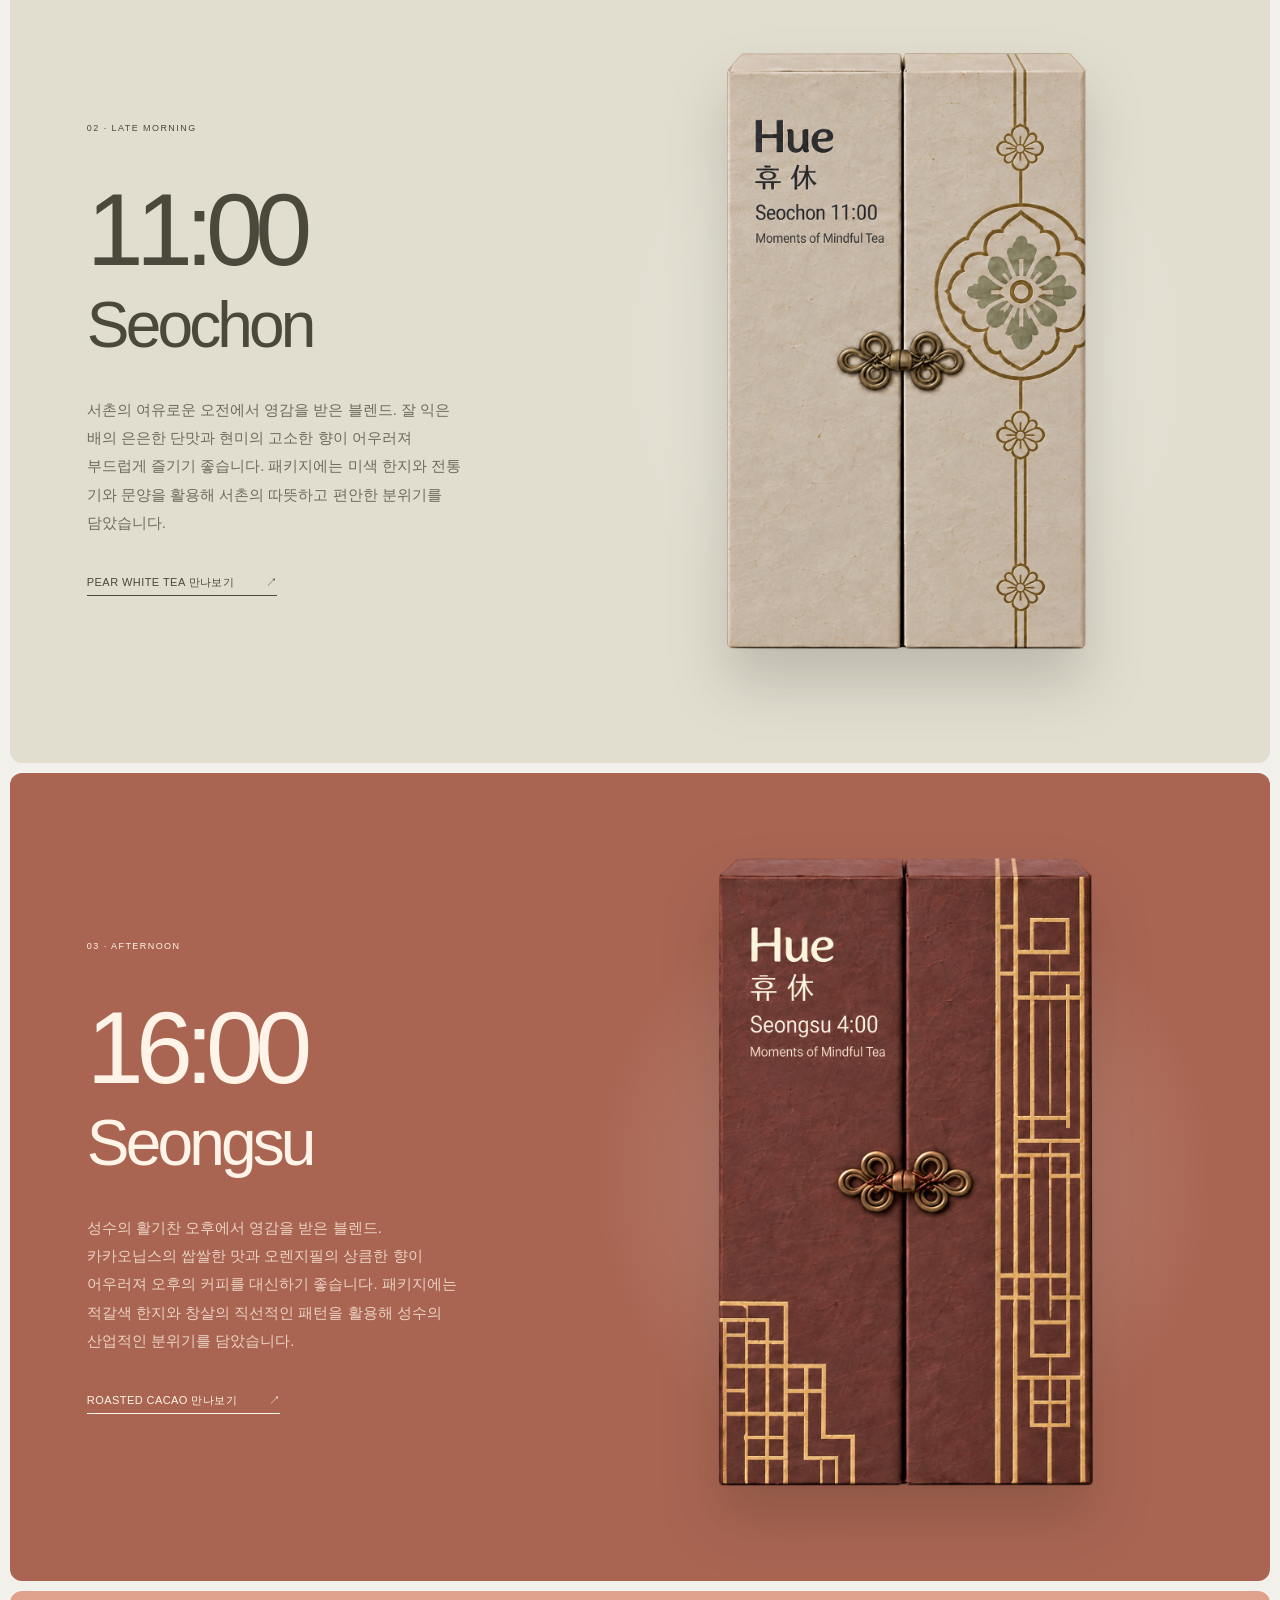
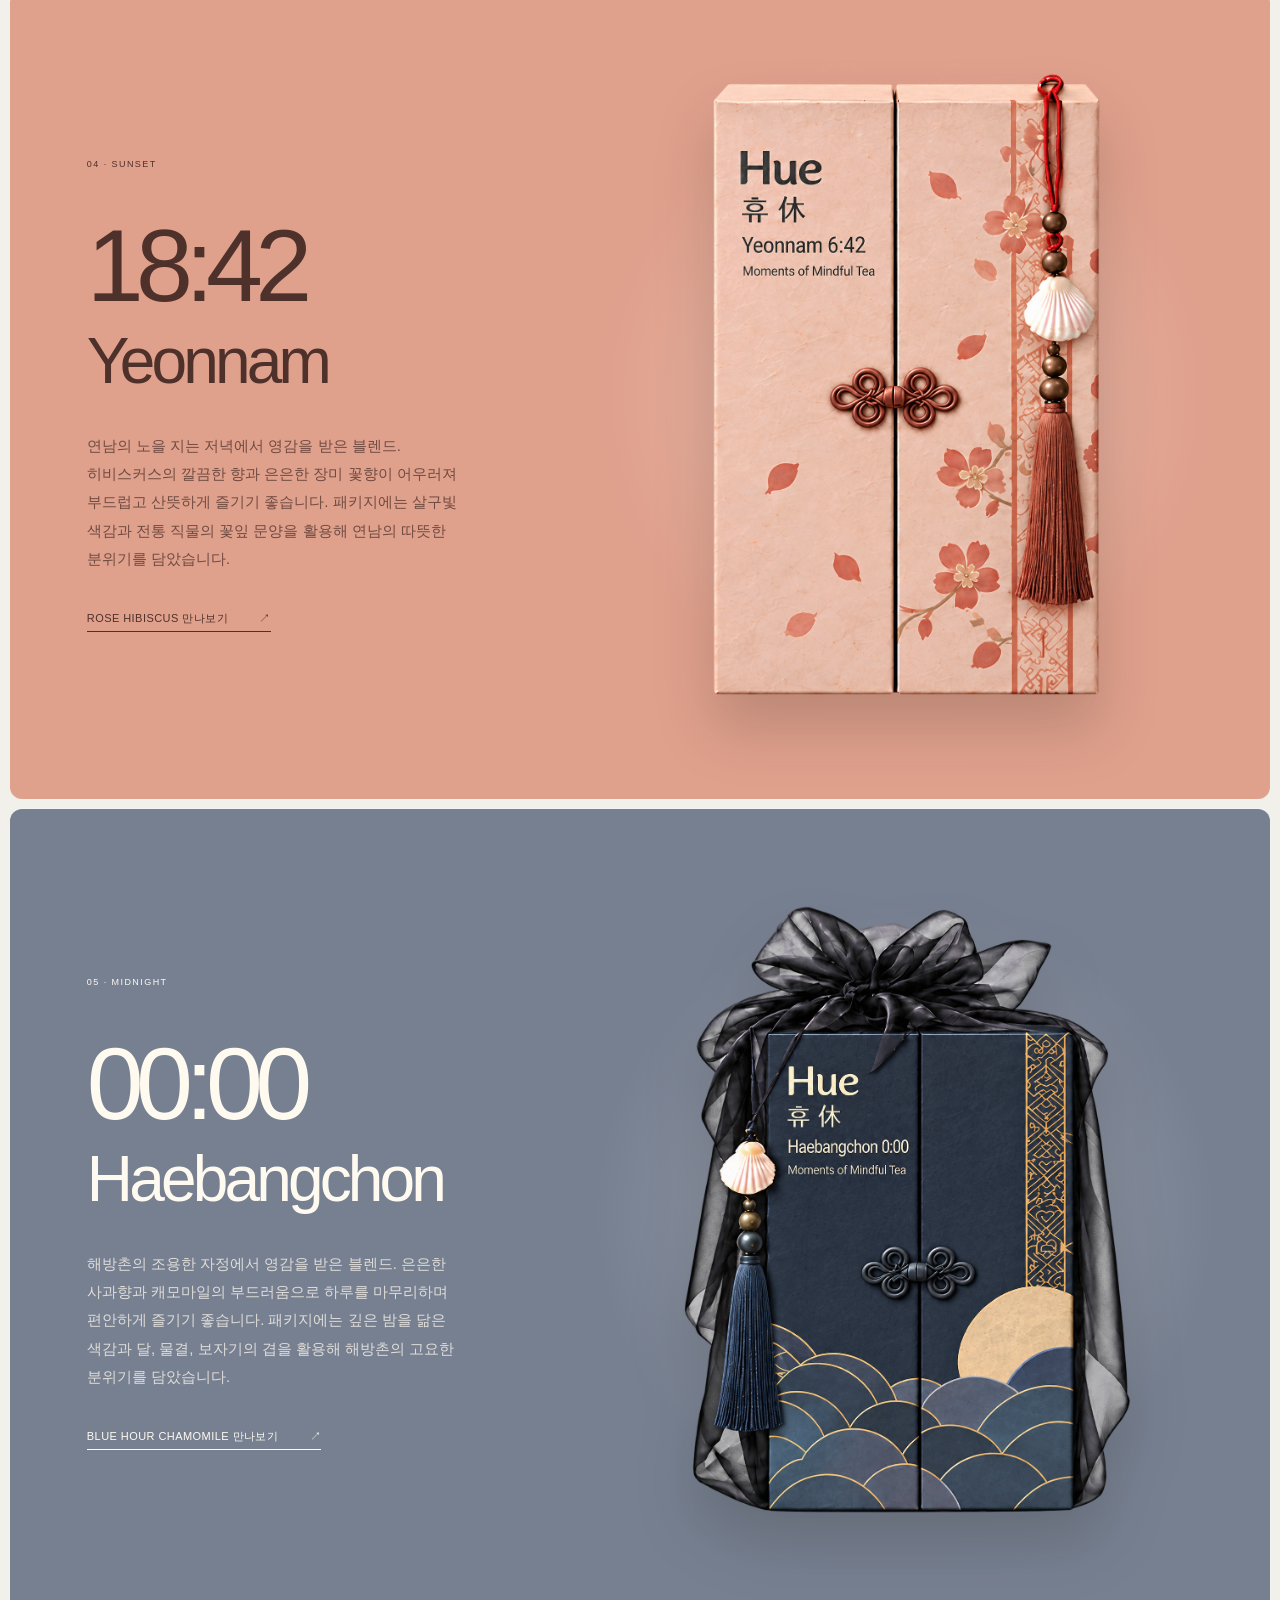
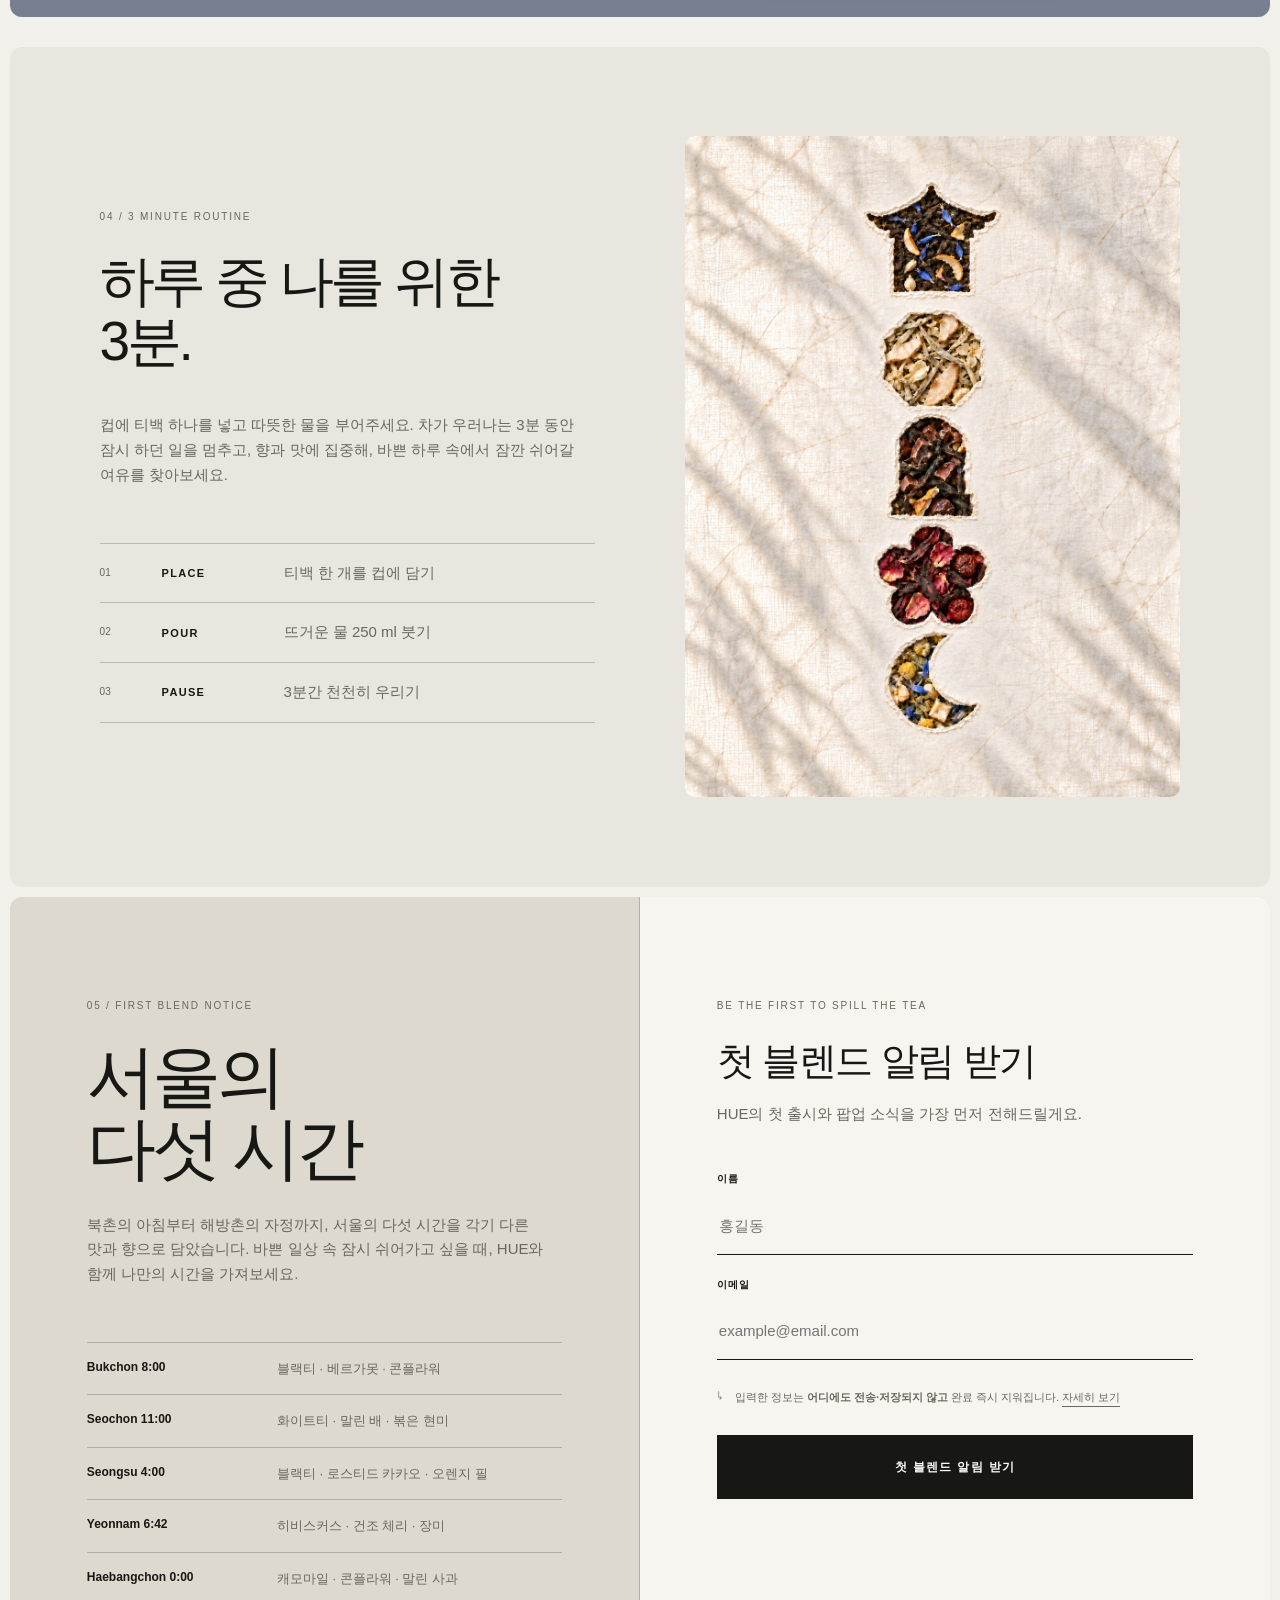
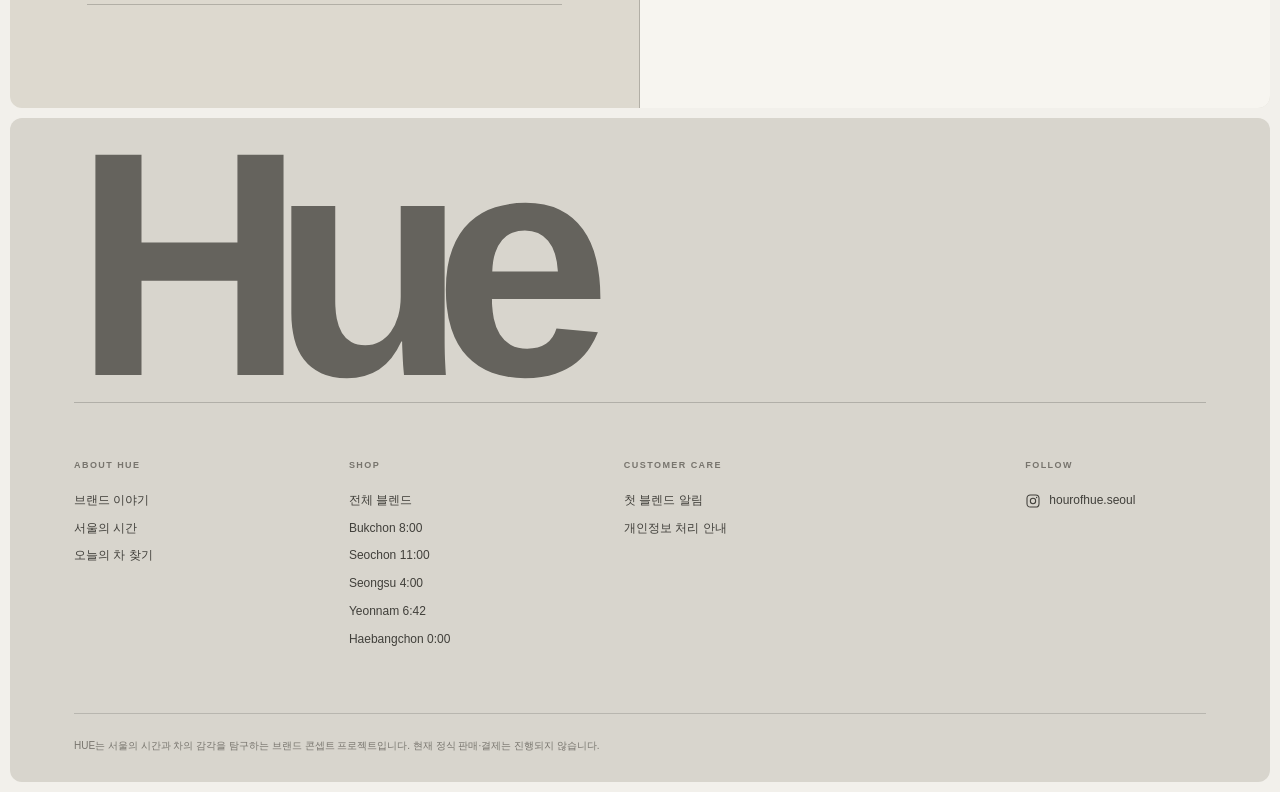
==== commit 6b733d08: "Merge cafe6fc710827e69190b2ff651c0ba3798576c8f into 97992c4096b3f6667bd14ffb26811cf7a668f1b6" ====
--- a/index.html
+++ b/index.html
@@ -29,19 +29,6 @@
   <link rel="stylesheet" href="styles.css?v=20261102-typeflow-4">
   <script src="assets/lead-log.js"></script>
   <script src="app.js?v=20261102-quotes" defer></script>
-<!-- Meta Pixel Code -->
-<script>
-!function(f,b,e,v,n,t,s)
-{if(f.fbq)return;n=f.fbq=function(){n.callMethod?
-n.callMethod.apply(n,arguments):n.queue.push(arguments)};
-if(!f._fbq)f._fbq=n;n.push=n;n.loaded=!0;n.version='2.0';
-n.queue=[];t=b.createElement(e);t.async=!0;
-t.src=v;s=b.getElementsByTagName(e)[0];
-s.parentNode.insertBefore(t,s)}(window, document,'script',
-'https://connect.facebook.net/en_US/fbevents.js');
-fbq('init', '1820017669028338');
-fbq('track', 'PageView');
-</script>
   <script src="analytics.js?v=20261029-events" defer></script>
 </head>
 <body class="home-page">
@@ -49,11 +36,6 @@
 <noscript><iframe src="https://www.googletagmanager.com/ns.html?id=GTM-KGVRGNJ7"
 height="0" width="0" style="display:none;visibility:hidden"></iframe></noscript>
 <!-- End Google Tag Manager (noscript) -->
-<noscript><img height="1" width="1" style="display:none"
-src="https://www.facebook.com/tr?id=1820017669028338&ev=PageView&noscript=1"
-/></noscript>
-<!-- End Meta Pixel Code -->
-
   <a class="skip-link" href="#main">본문으로 바로가기</a>
 
   <div class="announcement">
